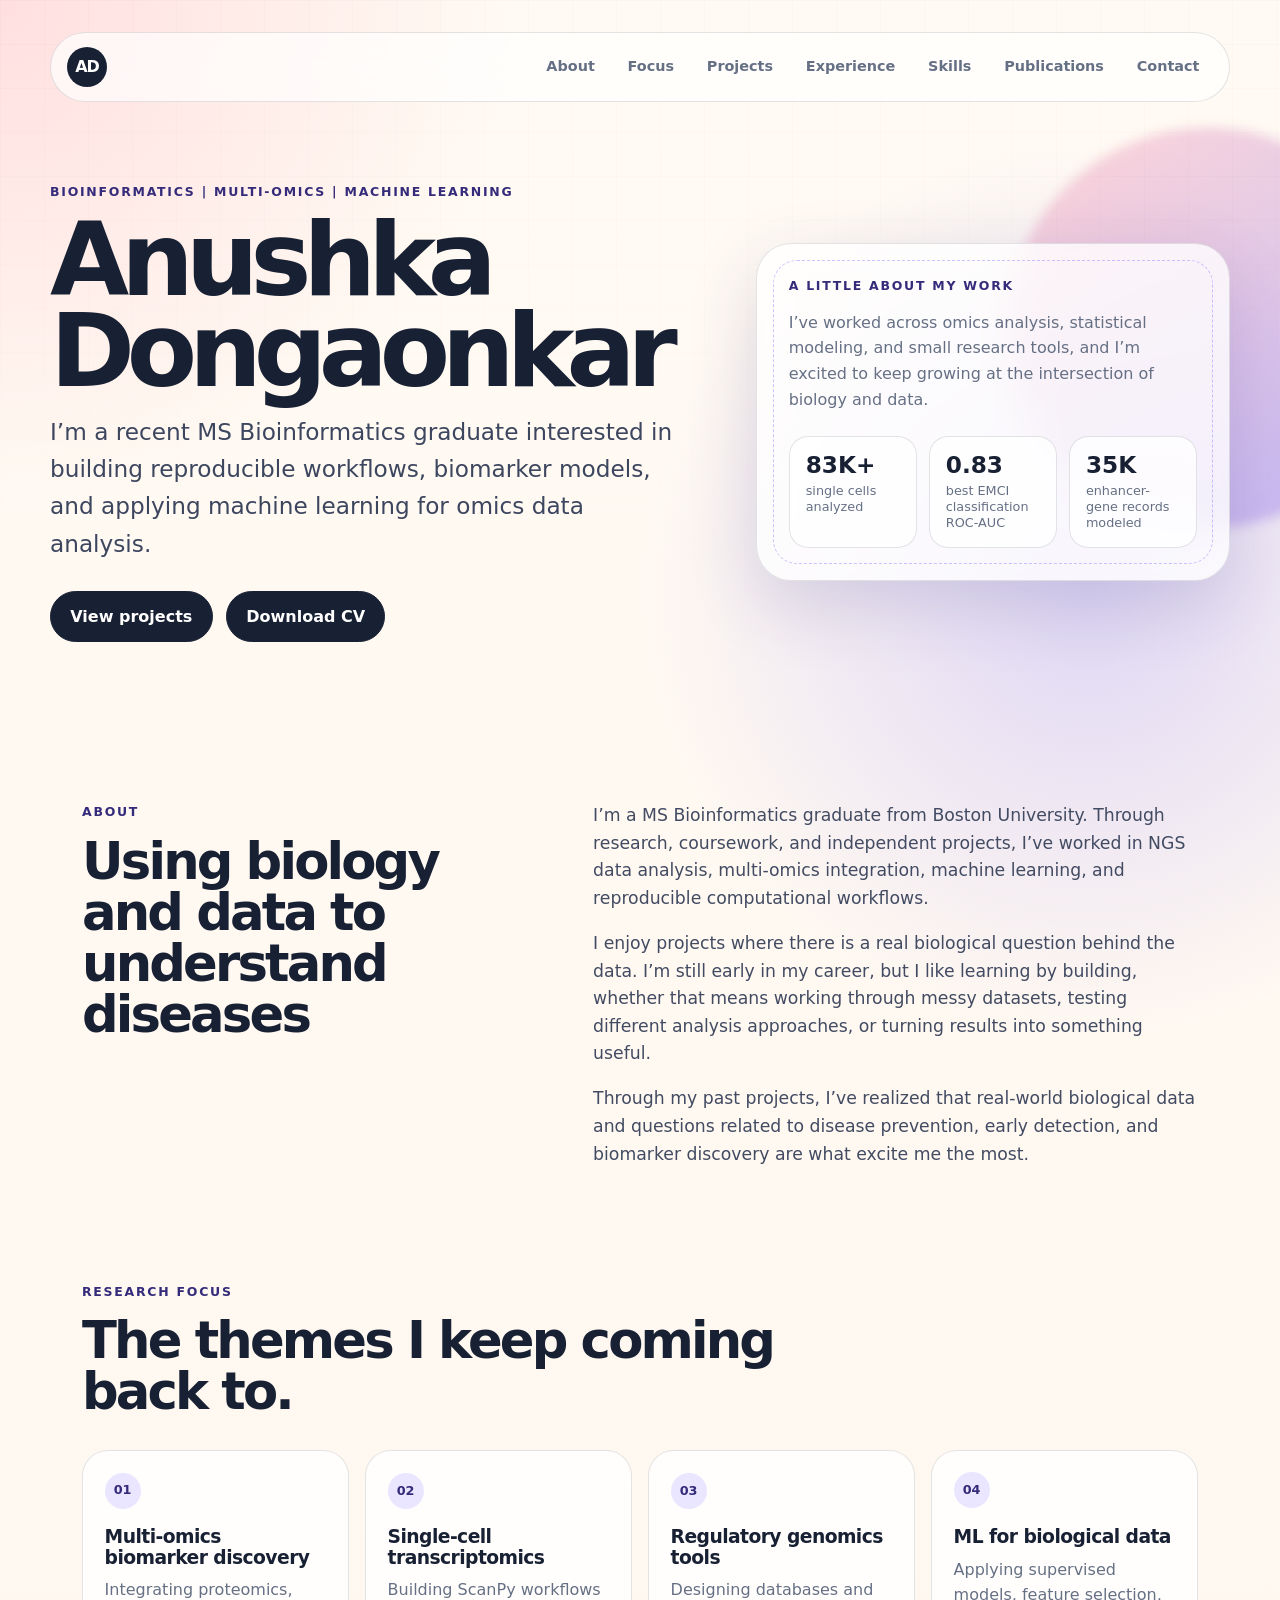
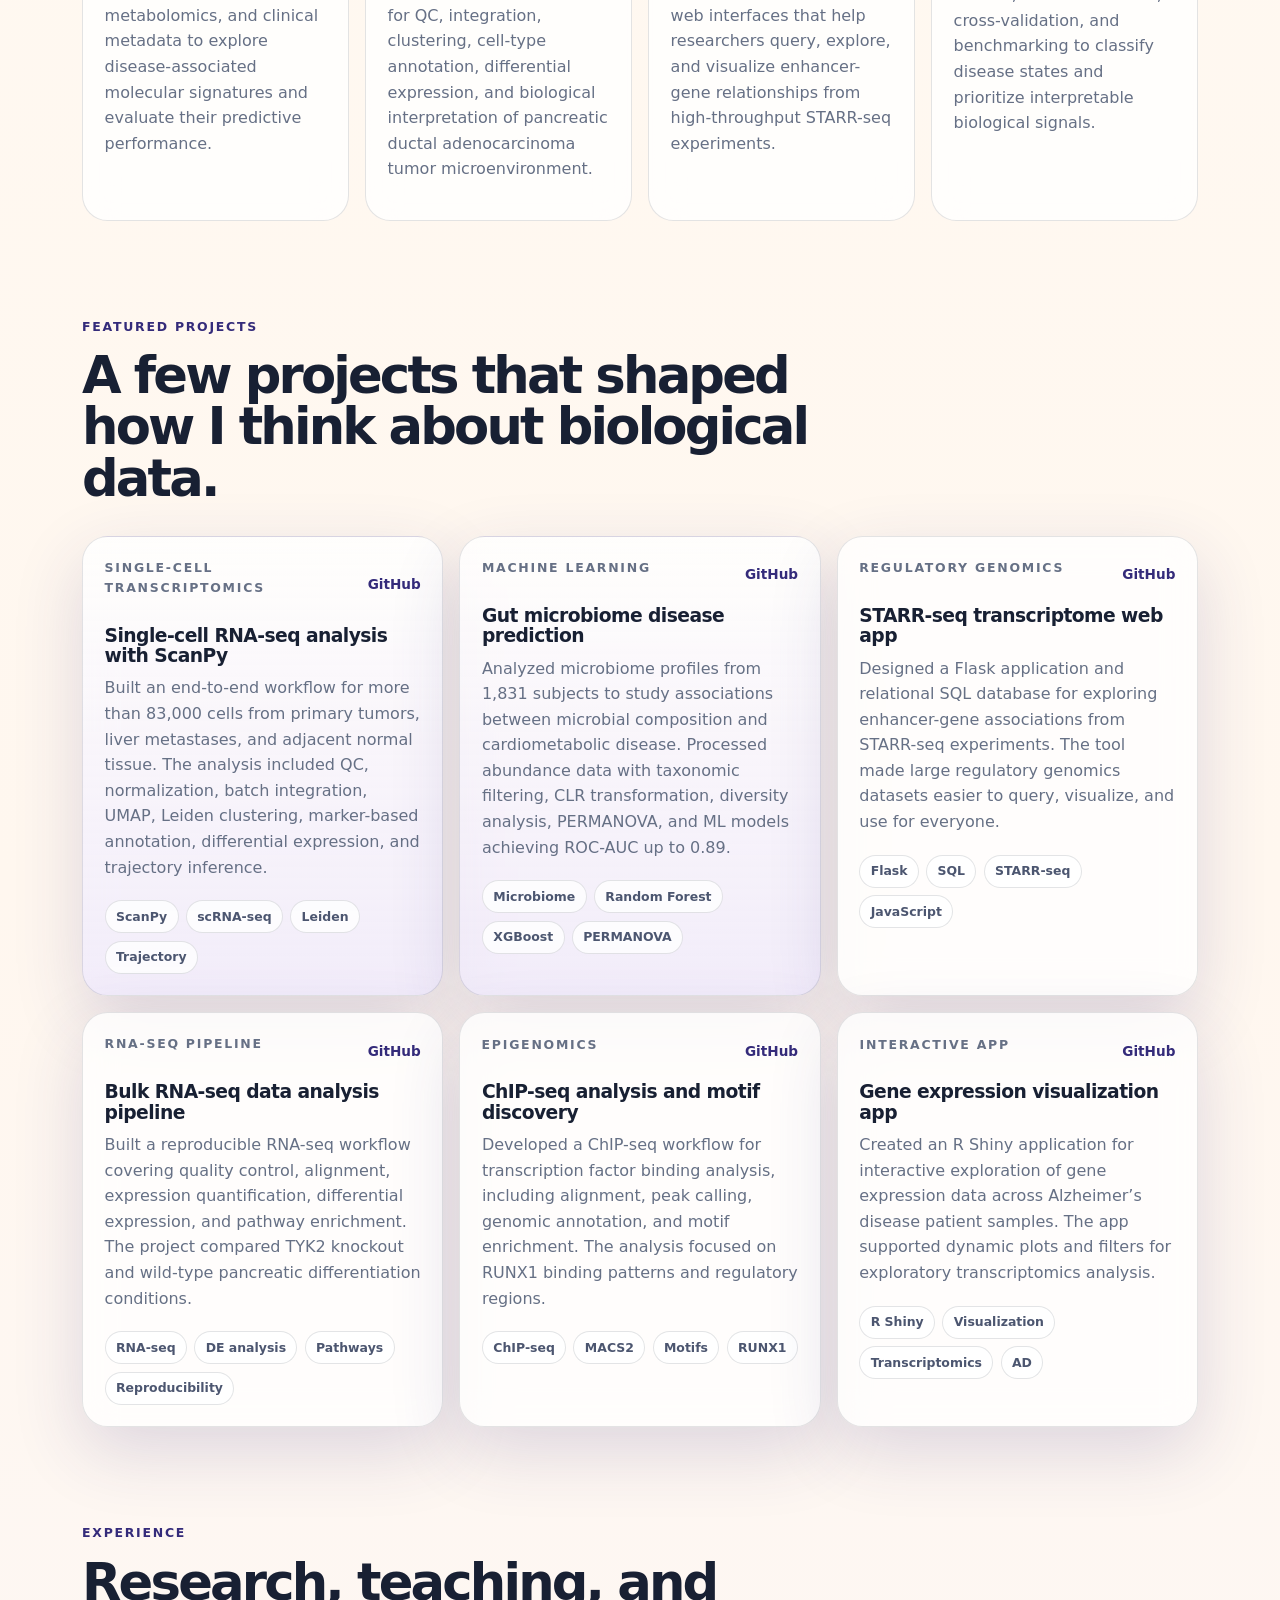
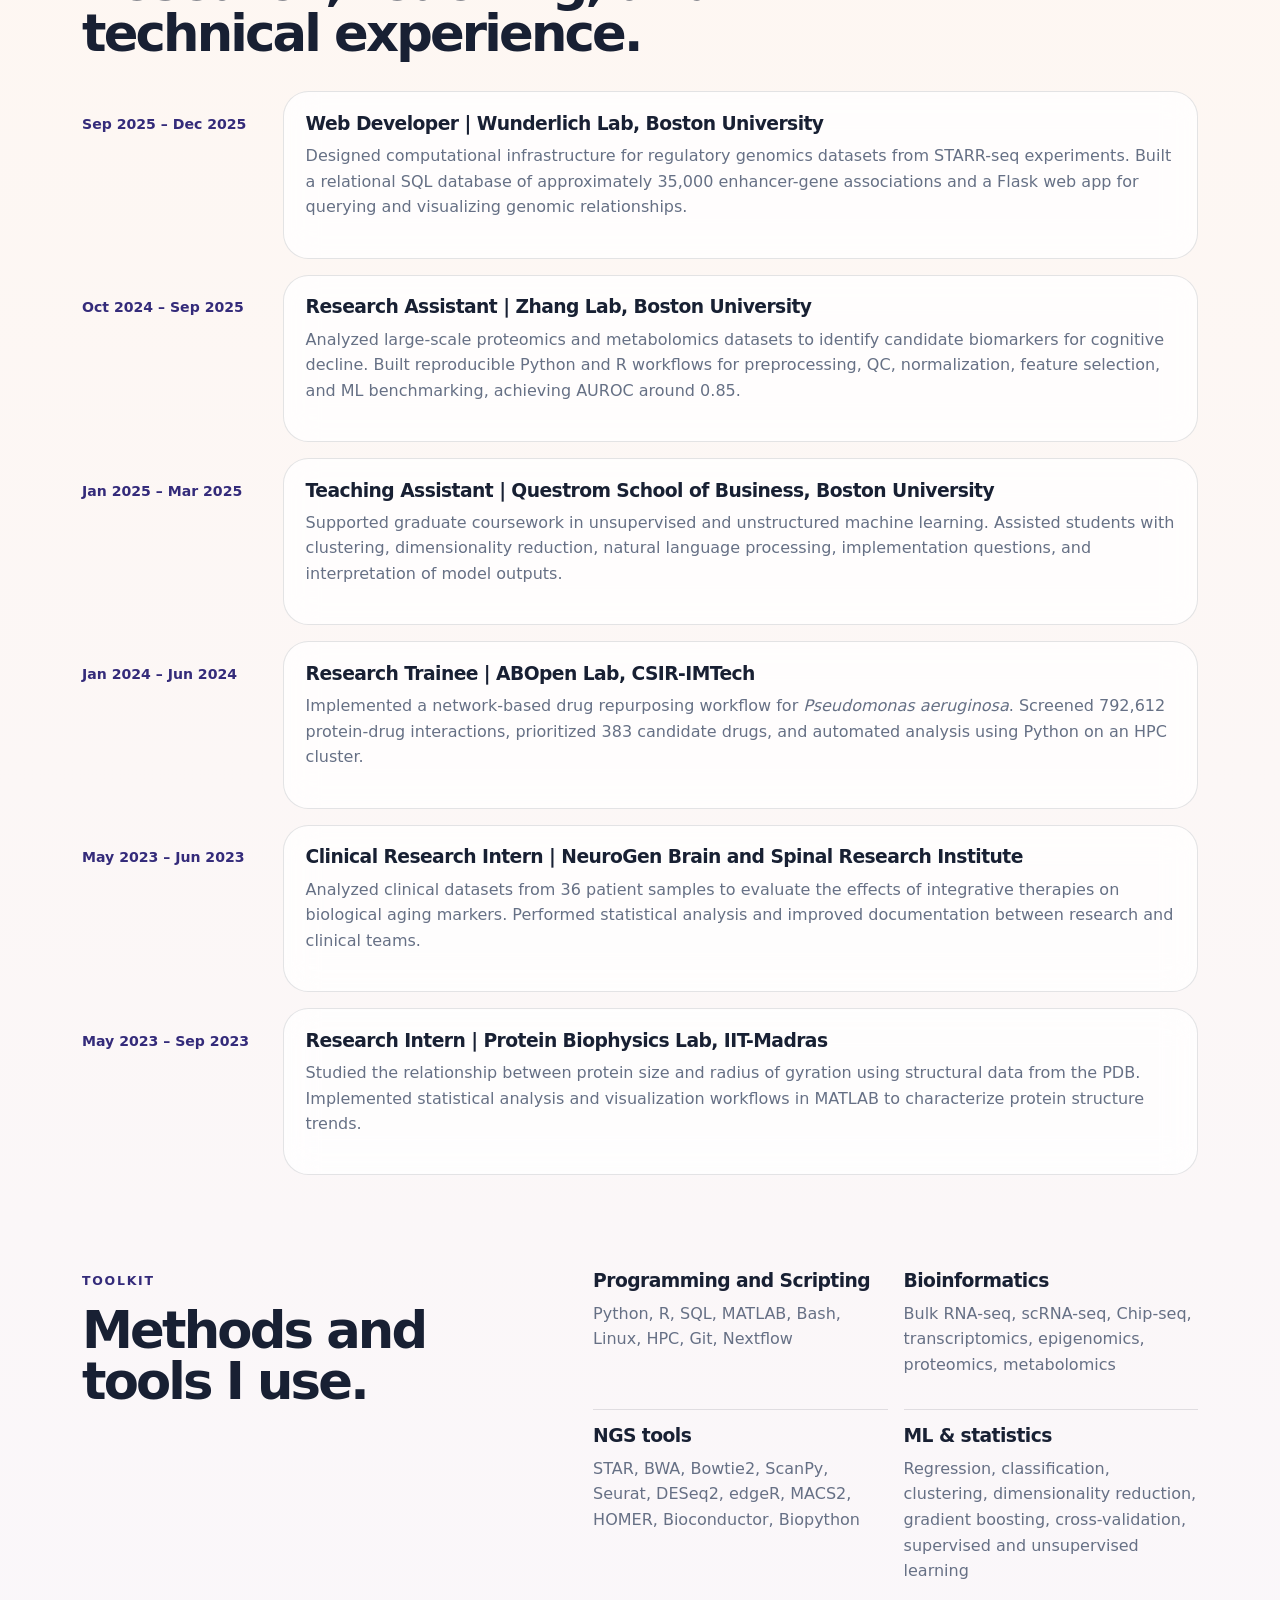
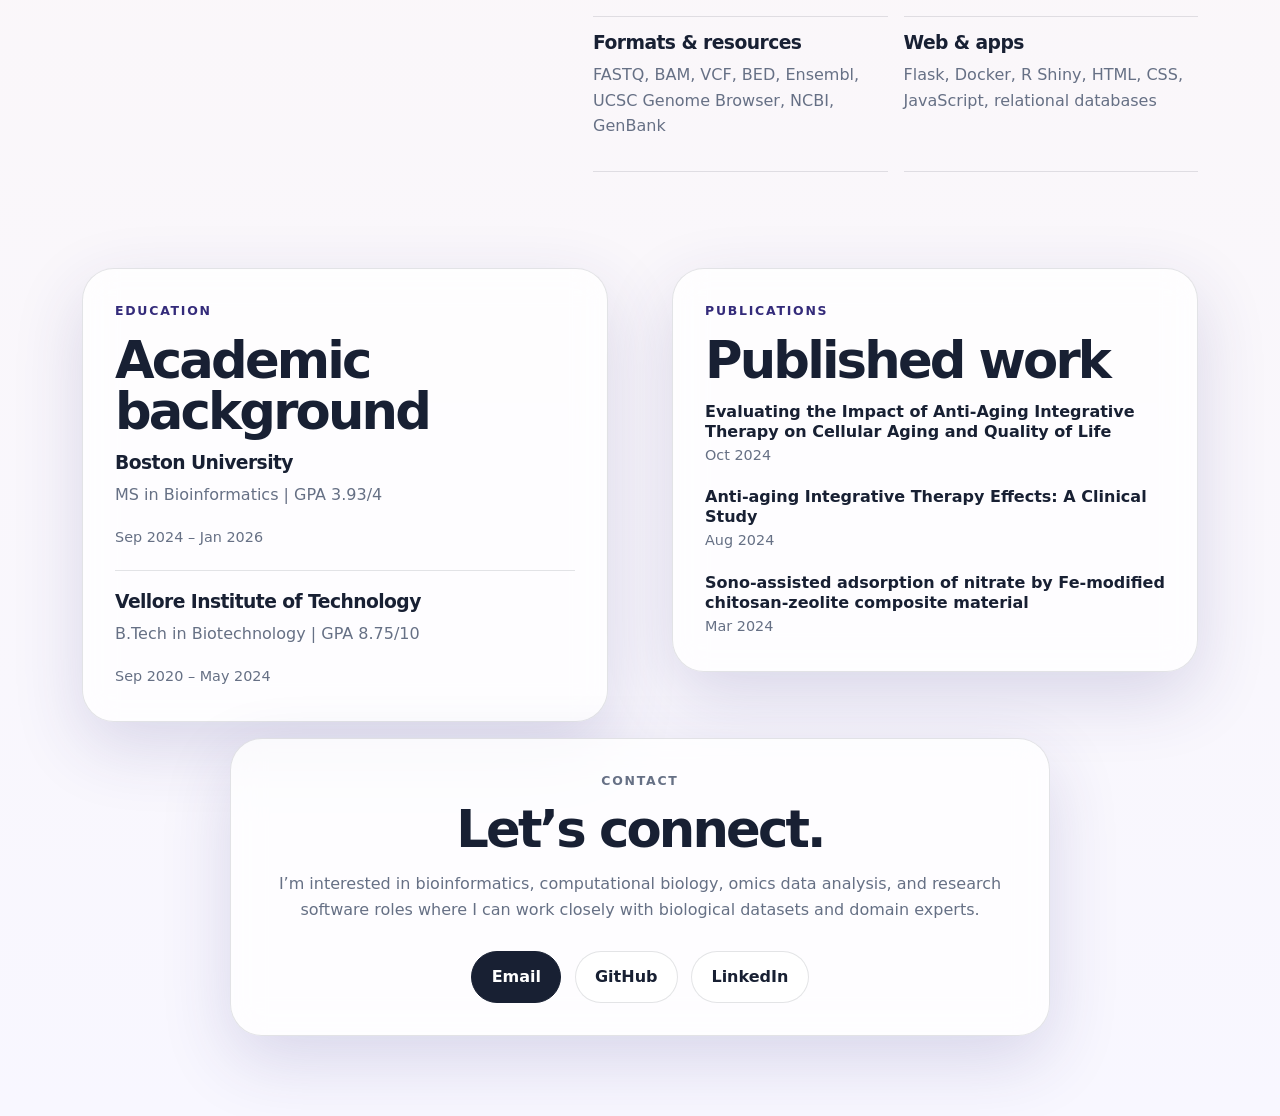
==== index.html @ fceea926 "Fix stylesheet link path in index.html" ====
<!DOCTYPE html>
<html lang="en">
<head>
  <meta charset="UTF-8" />
  <meta name="viewport" content="width=device-width, initial-scale=1.0" />
  <meta name="description" content="Portfolio of Anushka Dongaonkar, a bioinformatics researcher building omics pipelines, biomarker models, and research tools." />
  <title>Anushka Dongaonkar | Bioinformatics Portfolio</title>
  <link rel="stylesheet" href="./css/design.css" />
</head>
<body>
  <a class="skip-link" href="#main">Skip to content</a>

  <header class="site-header" id="top">
    <nav class="nav" aria-label="Primary navigation">
      <a class="nav-brand" href="#top">AD</a>
      <ul class="navbar">
        <li><a href="#about">About</a></li>
        <li><a href="#focus">Focus</a></li>
        <li><a href="#projects">Projects</a></li>
        <li><a href="#experience">Experience</a></li>
        <li><a href="#skills">Skills</a></li>
        <li><a href="#publications">Publications</a></li>
        <li><a href="#contact">Contact</a></li>
      </ul>
    </nav>

    <section class="hero" aria-label="Introduction">
      <div class="hero-copy">
        <p class="eyebrow">Bioinformatics | Multi-omics | Machine Learning</p>
        <h1>Anushka Dongaonkar</h1>
        <p class="hero-text">
         I’m a recent MS Bioinformatics graduate interested in building reproducible workflows, biomarker models, and applying machine learning for omics data analysis.
        </p>
        <div class="hero-actions">
          <a class="btn primary" href="#projects">View projects</a>
          <a class="btn primary" href="assets/AnushkaD_CV.pdf" download>Download CV</a>
        </div>
      </div>

      <aside class="hero-card" aria-label="Portfolio highlights">
        <h3 class="card-kicker">A little about my work</h3>
        <p>
          I’ve worked across omics analysis, statistical modeling, and small research tools, and I’m excited to keep growing at the intersection of biology and data.
        </p>
        <div class="mini-stats">
          <div>
            <strong>83K+</strong>
            <span>single cells analyzed</span>
          </div>
          <div>
            <strong>0.83</strong>
            <span>best EMCI classification ROC-AUC</span>
          </div>
          <div>
            <strong>35K</strong>
            <span>enhancer-gene records modeled</span>
          </div>
        </div>
      </aside>
    </section>
  </header>

  <main id="main">
    <section class="section intro-grid" id="about">
      <div>
        <p class="section-label">About</p>
        <h2>Using biology and data to understand diseases</h2>
      </div>
      <div class="about-copy">
        <p>
          I’m a MS Bioinformatics graduate from Boston University. Through research, coursework, and independent projects, I’ve worked in NGS data analysis, multi-omics integration, machine learning, and reproducible computational workflows.
        </p>
        <p>
          I enjoy projects where there is a real biological question behind the data. I’m still early in my career, but I like learning by building, whether that means working through messy datasets, testing different analysis approaches, or turning results into something useful. 
        </p>
        <p>
          Through my past projects, I’ve realized that real-world biological data and questions related to disease prevention, early detection, and biomarker discovery are what excite me the most.
        </p>
      </div>
    </section>

    <section class="section" id="focus">
      <div class="section-heading">
        <p class="section-label">Research focus</p>
        <h2>The themes I keep coming back to.</h2>
      </div>

      <div class="focus-grid">
        <article class="soft-card">
          <span class="icon">01</span>
          <h3>Multi-omics biomarker discovery</h3>
          <p>Integrating proteomics, metabolomics, and clinical metadata to explore disease-associated molecular signatures and evaluate their predictive performance.</p>
        </article>
        <article class="soft-card">
          <span class="icon">02</span>
          <h3>Single-cell transcriptomics</h3>
          <p>Building ScanPy workflows for QC, integration, clustering, cell-type annotation, differential expression, and biological interpretation of pancreatic ductal adenocarcinoma tumor microenvironment.</p>
        </article>
        <article class="soft-card">
          <span class="icon">03</span>
          <h3>Regulatory genomics tools</h3>
          <p>Designing databases and web interfaces that help researchers query, explore, and visualize enhancer-gene relationships from high-throughput STARR-seq experiments.</p>
        </article>
        <article class="soft-card">
          <span class="icon">04</span>
          <h3>ML for biological data</h3>
          <p>Applying supervised models, feature selection, cross-validation, and benchmarking to classify disease states and prioritize interpretable biological signals.</p>
        </article>
      </div>
    </section>

    <section class="section" id="projects">
      <div class="section-heading">
        <p class="section-label">Featured projects</p>
        <h2>A few projects that shaped how I think about biological data.</h2>
      </div>

      <div class="project-grid">
        <article class="project-card featured">
          <div class="project-topline">
            <p class="project-type">Single-cell transcriptomics</p>
            <a href="https://github.com/anushka-don/scanpy" target="_blank" rel="noopener">GitHub</a>
          </div>
          <h3>Single-cell RNA-seq analysis with ScanPy</h3>
          <p>
            Built an end-to-end workflow for more than 83,000 cells from primary tumors, liver metastases, and adjacent normal tissue. The analysis included QC, normalization, batch integration, UMAP, Leiden clustering, marker-based annotation, differential expression, and trajectory inference.
          </p>
          <div class="tags"><span>ScanPy</span><span>scRNA-seq</span><span>Leiden</span><span>Trajectory</span></div>
        </article>

        <article class="project-card featured">
          <div class="project-topline">
            <p class="project-type">Machine learning</p>
            <a href="https://github.com/anushka-don/gut-microbiome-analysis" target="_blank" rel="noopener">GitHub</a>
          </div>
          <h3>Gut microbiome disease prediction</h3>
          <p>
            Analyzed microbiome profiles from 1,831 subjects to study associations between microbial composition and cardiometabolic disease. Processed abundance data with taxonomic filtering, CLR transformation, diversity analysis, PERMANOVA, and ML models achieving ROC-AUC up to 0.89.
          </p>
          <div class="tags"><span>Microbiome</span><span>Random Forest</span><span>XGBoost</span><span>PERMANOVA</span></div>
        </article>

        <article class="project-card">
          <div class="project-topline">
            <p class="project-type">Regulatory genomics</p>
            <a href="https://github.com/anushka-don/starr_query" target="_blank" rel="noopener">GitHub </a>
          </div>
          <h3>STARR-seq transcriptome web app</h3>
          <p>
            Designed a Flask application and relational SQL database for exploring enhancer-gene associations from STARR-seq experiments. The tool made large regulatory genomics datasets easier to query, visualize, and use for everyone.
          </p>
          <div class="tags"><span>Flask</span><span>SQL</span><span>STARR-seq</span><span>JavaScript</span></div>
        </article>

        <article class="project-card">
          <div class="project-topline">
            <p class="project-type">RNA-seq pipeline</p>
            <a href="https://github.com/anushka-don/rna_seq" target="_blank" rel="noopener">GitHub </a>
          </div>
          <h3>Bulk RNA-seq data analysis pipeline</h3>
          <p>
            Built a reproducible RNA-seq workflow covering quality control, alignment, expression quantification, differential expression, and pathway enrichment. The project compared TYK2 knockout and wild-type pancreatic differentiation conditions.
          </p>
          <div class="tags"><span>RNA-seq</span><span>DE analysis</span><span>Pathways</span><span>Reproducibility</span></div>
        </article>

        <article class="project-card">
          <div class="project-topline">
            <p class="project-type">Epigenomics</p>
            <a href="https://github.com/anushka-don/chip_seq" target="_blank" rel="noopener">GitHub </a>
          </div>
          <h3>ChIP-seq analysis and motif discovery</h3>
          <p>
            Developed a ChIP-seq workflow for transcription factor binding analysis, including alignment, peak calling, genomic annotation, and motif enrichment. The analysis focused on RUNX1 binding patterns and regulatory regions.
          </p>
          <div class="tags"><span>ChIP-seq</span><span>MACS2</span><span>Motifs</span><span>RUNX1</span></div>
        </article>

        <article class="project-card">
          <div class="project-topline">
            <p class="project-type">Interactive app</p>
            <a href="https://github.com/anushka-don/gene_de_analysis_app" target="_blank" rel="noopener">GitHub </a>
          </div>
          <h3>Gene expression visualization app</h3>
          <p>
            Created an R Shiny application for interactive exploration of gene expression data across Alzheimer’s disease patient samples. The app supported dynamic plots and filters for exploratory transcriptomics analysis.
          </p>
          <div class="tags"><span>R Shiny</span><span>Visualization</span><span>Transcriptomics</span><span>AD</span></div>
        </article>
      </div>
    </section>

    <section class="section" id="experience">
      <div class="section-heading">
        <p class="section-label">Experience</p>
        <h2>Research, teaching, and technical experience.</h2>
      </div>

      <div class="timeline">
        <article class="timeline-item">
          <div class="timeline-date">Sep 2025 – Dec 2025</div>
          <div class="timeline-content">
            <h3>Web Developer | Wunderlich Lab, Boston University</h3>
            <p>
              Designed computational infrastructure for regulatory genomics datasets from STARR-seq experiments. Built a relational SQL database of approximately 35,000 enhancer-gene associations and a Flask web app for querying and visualizing genomic relationships.
            </p>
          </div>
        </article>

        <article class="timeline-item">
          <div class="timeline-date">Oct 2024 – Sep 2025</div>
          <div class="timeline-content">
            <h3>Research Assistant | Zhang Lab, Boston University</h3>
            <p>
              Analyzed large-scale proteomics and metabolomics datasets to identify candidate biomarkers for cognitive decline. Built reproducible Python and R workflows for preprocessing, QC, normalization, feature selection, and ML benchmarking, achieving AUROC around 0.85.
            </p>
          </div>
        </article>

        <article class="timeline-item">
          <div class="timeline-date">Jan 2025 – Mar 2025</div>
          <div class="timeline-content">
            <h3>Teaching Assistant | Questrom School of Business, Boston University</h3>
            <p>
              Supported graduate coursework in unsupervised and unstructured machine learning. Assisted students with clustering, dimensionality reduction, natural language processing, implementation questions, and interpretation of model outputs.
            </p>
          </div>
        </article>

        <article class="timeline-item">
          <div class="timeline-date">Jan 2024 – Jun 2024</div>
          <div class="timeline-content">
            <h3>Research Trainee | ABOpen Lab, CSIR-IMTech</h3>
            <p>
              Implemented a network-based drug repurposing workflow for <em>Pseudomonas aeruginosa</em>. Screened 792,612 protein-drug interactions, prioritized 383 candidate drugs, and automated analysis using Python on an HPC cluster.
            </p>
          </div>
        </article>

        <article class="timeline-item">
          <div class="timeline-date">May 2023 – Jun 2023</div>
          <div class="timeline-content">
            <h3>Clinical Research Intern | NeuroGen Brain and Spinal Research Institute</h3>
            <p>
              Analyzed clinical datasets from 36 patient samples to evaluate the effects of integrative therapies on biological aging markers. Performed statistical analysis and improved documentation between research and clinical teams.
            </p>
          </div>
        </article>

        <article class="timeline-item">
          <div class="timeline-date">May 2023 – Sep 2023</div>
          <div class="timeline-content">
            <h3>Research Intern | Protein Biophysics Lab, IIT-Madras</h3>
            <p>
              Studied the relationship between protein size and radius of gyration using structural data from the PDB. Implemented statistical analysis and visualization workflows in MATLAB to characterize protein structure trends.
            </p>
          </div>
        </article>
      </div>
    </section>

    <section class="section two-column" id="skills">
      <div>
        <p class="section-label">Toolkit</p>
        <h2>Methods and tools I use.</h2>
      </div>
      <div class="skill-columns">
        <div class="skill-block">
          <h3>Programming and Scripting</h3>
          <p>Python, R, SQL, MATLAB, Bash, Linux, HPC, Git, Nextflow</p>
        </div>
        <div class="skill-block">
          <h3>Bioinformatics</h3>
          <p>Bulk RNA-seq, scRNA-seq, Chip-seq, transcriptomics, epigenomics, proteomics, metabolomics</p>
        </div>
        <div class="skill-block">
          <h3>NGS tools</h3>
          <p>STAR, BWA, Bowtie2, ScanPy, Seurat, DESeq2, edgeR, MACS2, HOMER, Bioconductor, Biopython</p>
        </div>
        <div class="skill-block">
          <h3>ML & statistics</h3>
          <p>Regression, classification, clustering, dimensionality reduction, gradient boosting, cross-validation, supervised and unsupervised learning</p>
        </div>
        <div class="skill-block">
          <h3>Formats & resources</h3>
          <p>FASTQ, BAM, VCF, BED, Ensembl, UCSC Genome Browser, NCBI, GenBank</p>
        </div>
        <div class="skill-block">
          <h3>Web & apps</h3>
          <p>Flask, Docker, R Shiny, HTML, CSS, JavaScript, relational databases</p>
        </div>
      </div>
    </section>

    <section class="section education-publications" id="publications">
      <div class="education-card">
        <p class="section-label">Education</p>
        <h2>Academic background</h2>
        <div class="degree">
          <h3>Boston University</h3>
          <p>MS in Bioinformatics | GPA 3.93/4</p>
          <span>Sep 2024 – Jan 2026</span>
        </div>
        <div class="degree">
          <h3>Vellore Institute of Technology</h3>
          <p>B.Tech in Biotechnology | GPA 8.75/10</p>
          <span>Sep 2020 – May 2024</span>
        </div>
      </div>

      <div class="publication-card">
        <p class="section-label">Publications</p>
        <h2>Published work</h2>
        <ul class="publication-list">
          <li>
            <a href="https://doi.org/10.20944/preprints202407.1110.v1" target="_blank" rel="noopener">Evaluating the Impact of Anti-Aging Integrative Therapy on Cellular Aging and Quality of Life</a>
            <span>Oct 2024</span>
          </li>
          <li>
            <a href="https://www.preprints.org/manuscript/202407.1110" target="_blank" rel="noopener">Anti-aging Integrative Therapy Effects: A Clinical Study</a>
            <span>Aug 2024</span>
          <li>
            <a href="https://doi.org/10.1080/01932691.2024.2325390" target="_blank" rel="noopener">Sono-assisted adsorption of nitrate by Fe-modified chitosan-zeolite composite material</a>
            <span>Mar 2024</span>
          </li>
        </ul>
      </div>
    </section>

    <section class="section contact-section" id="contact">
      <p class="section-label">Contact</p>
      <h2>Let’s connect.</h2>
      <p>
        I’m interested in bioinformatics, computational biology, omics data analysis, and research software roles where I can work closely with biological datasets and domain experts.
      </p>
      <div class="contact-links">
        <a href="mailto:dongaonkar.anu@gmail.com">Email</a>
        <a href="https://github.com/anushka-don" target="_blank" rel="noopener">GitHub</a>
        <a href="https://www.linkedin.com/in/anushka-dongaonkar/" target="_blank" rel="noopener">LinkedIn</a>
      </div>
    </section>
  </main>
</body>
</html>
---- css/design.css ----
:root {
  --ink: #182033;
  --muted: #667085;
  --paper: #fffaf3;
  --paper-soft: #fff4e4;
  --lavender: #ebe6ff;
  --violet: #6d5dfc;
  --violet-dark: #342b7a;
  --rose: #ff8fa3;
  --mint: #dff7ed;
  --line: rgba(24, 32, 51, 0.12);
  --card: rgba(255, 255, 255, 0.78);
  --shadow: 0 24px 70px rgba(52, 43, 122, 0.16);
}

* {
  box-sizing: border-box;
}

html {
  scroll-behavior: smooth;
}

body {
  margin: 0;
  font-family: Inter, ui-sans-serif, system-ui, -apple-system, BlinkMacSystemFont, "Segoe UI", sans-serif;
  color: var(--ink);
  background:
    radial-gradient(circle at top left, rgba(255, 143, 163, 0.25), transparent 32rem),
    radial-gradient(circle at 85% 10%, rgba(109, 93, 252, 0.22), transparent 28rem),
    linear-gradient(180deg, #fffaf3 0%, #fff7ef 42%, #f8f7ff 100%);
  line-height: 1.6;
}

body::before {
  content: "";
  position: fixed;
  inset: 0;
  pointer-events: none;
  opacity: 0.35;
  background-image:
    linear-gradient(rgba(24, 32, 51, 0.05) 1px, transparent 1px),
    linear-gradient(90deg, rgba(24, 32, 51, 0.05) 1px, transparent 1px);
  background-size: 44px 44px;
  mask-image: linear-gradient(to bottom, #000 0%, transparent 72%);
}

a {
  color: inherit;
}

.skip-link {
  position: absolute;
  left: -999px;
  top: 1rem;
  background: var(--ink);
  color: white;
  padding: 0.7rem 1rem;
  border-radius: 999px;
  z-index: 100;
}

.skip-link:focus {
  left: 1rem;
}

.site-header {
  position: relative;
  overflow: hidden;
  padding: 1rem clamp(1rem, 3vw, 2rem) 5rem;
}

.site-header::after {
  content: "";
  position: absolute;
  right: -8rem;
  top: 8rem;
  width: 25rem;
  height: 25rem;
  border-radius: 999px;
  background: linear-gradient(135deg, rgba(255, 143, 163, 0.35), rgba(109, 93, 252, 0.35));
  filter: blur(6px);
  z-index: -1;
}

.nav {
  max-width: 1180px;
  margin: 0 auto;
  display: flex;
  justify-content: space-between;
  align-items: center;
  gap: 1.5rem;
  padding: 0.85rem 1rem;
  border: 1px solid var(--line);
  border-radius: 999px;
  background: rgba(255, 255, 255, 0.68);
  backdrop-filter: blur(18px);
  position: sticky;
  top: 1rem;
  z-index: 20;
}

.nav-brand {
  display: inline-grid;
  place-items: center;
  width: 2.5rem;
  height: 2.5rem;
  border-radius: 50%;
  background: var(--ink);
  color: white;
  font-weight: 800;
  text-decoration: none;
  letter-spacing: -0.06em;
}

.navbar {
  list-style: none;
  display: flex;
  flex-wrap: wrap;
  justify-content: flex-end;
  gap: 0.35rem;
  margin: 0;
  padding: 0;
}

.navbar a {
  display: inline-block;
  text-decoration: none;
  color: var(--muted);
  font-weight: 700;
  font-size: 0.9rem;
  padding: 0.55rem 0.85rem;
  border-radius: 999px;
  transition: 180ms ease;
}

.navbar a:hover {
  color: var(--ink);
  background: var(--lavender);
}

.hero {
  max-width: 1180px;
  margin: 6rem auto 0;
  display: grid;
  grid-template-columns: minmax(0, 1.15fr) minmax(320px, 0.85fr);
  gap: clamp(2rem, 5vw, 4.5rem);
  align-items: center;
}

.eyebrow,
.section-label,
.project-type,
.card-kicker {
  margin: 0 0 0.85rem;
  color: var(--violet-dark);
  font-size: 0.78rem;
  text-transform: uppercase;
  font-weight: 900;
  letter-spacing: 0.14em;
}

h1,
h2,
h3,
p {
  margin-top: 0;
}

h1 {
  max-width: 860px;
  margin-bottom: 1.1rem;
  font-size: clamp(3.6rem, 8vw, 7.7rem);
  line-height: 0.88;
  letter-spacing: -0.08em;
}

.hero-text {
  max-width: 720px;
  color: #3d465f;
  font-size: clamp(1.15rem, 2vw, 1.45rem);
}

.hero-actions,
.contact-links {
  display: flex;
  flex-wrap: wrap;
  gap: 0.85rem;
  margin-top: 1.8rem;
}

.btn,
.contact-links a {
  display: inline-flex;
  align-items: center;
  justify-content: center;
  min-height: 3rem;
  padding: 0.75rem 1.2rem;
  border-radius: 999px;
  border: 1px solid var(--line);
  text-decoration: none;
  font-weight: 850;
  transition: 180ms ease;
}

.btn.primary,
.contact-links a:first-child {
  color: white;
  background: var(--ink);
  border-color: var(--ink);
}

.btn.secondary,
.contact-links a:not(:first-child) {
  background: rgba(255, 255, 255, 0.7);
}

.btn:hover,
.contact-links a:hover {
  transform: translateY(-2px);
  box-shadow: 0 16px 32px rgba(24, 32, 51, 0.13);
}

.hero-card,
.soft-card,
.project-card,
.timeline-content,
.education-card,
.publication-card,
.contact-section {
  background: var(--card);
  border: 1px solid var(--line);
  box-shadow: var(--shadow);
  backdrop-filter: blur(16px);
}

.hero-card {
  position: relative;
  padding: 2rem;
  border-radius: 2.2rem;
}

.hero-card::before {
  content: "";
  position: absolute;
  inset: 1rem;
  border: 1px dashed rgba(109, 93, 252, 0.35);
  border-radius: 1.5rem;
  pointer-events: none;
}

.hero-card h2 {
  font-size: clamp(1.65rem, 3vw, 2.45rem);
  line-height: 1;
  letter-spacing: -0.04em;
  margin-bottom: 1rem;
}

.hero-card p:not(.card-kicker) {
  color: var(--muted);
}

.mini-stats {
  display: grid;
  grid-template-columns: repeat(3, 1fr);
  gap: 0.75rem;
  margin-top: 1.5rem;
}

.mini-stats div {
  padding: 1rem;
  border-radius: 1.2rem;
  background: rgba(255, 255, 255, 0.75);
  border: 1px solid var(--line);
}

.mini-stats strong {
  display: block;
  font-size: 1.45rem;
  line-height: 1;
}

.mini-stats span {
  display: block;
  margin-top: 0.4rem;
  color: var(--muted);
  font-size: 0.8rem;
  line-height: 1.25;
}

main {
  max-width: 1180px;
  margin: 0 auto;
  padding: 0 clamp(1rem, 3vw, 2rem) 5rem;
}

.section {
  padding: 5rem 0 1rem;
  scroll-margin-top: 7rem;
}

.intro-grid,
.two-column,
.education-publications {
  display: grid;
  grid-template-columns: 0.85fr 1.15fr;
  gap: clamp(2rem, 5vw, 4rem);
  align-items: start;
}

.section-heading {
  max-width: 780px;
  margin-bottom: 2rem;
}

.section h2 {
  font-size: clamp(2rem, 4vw, 3.35rem);
  line-height: 1;
  letter-spacing: -0.055em;
  margin-bottom: 1rem;
}

.about-copy {
  color: #424b62;
  font-size: 1.08rem;
}

.focus-grid,
.project-grid {
  display: grid;
  grid-template-columns: repeat(4, 1fr);
  gap: 1rem;
}

.soft-card,
.project-card {
  border-radius: 1.6rem;
  padding: 1.35rem;
}

.soft-card {
  box-shadow: none;
}

.soft-card .icon {
  display: inline-flex;
  width: 2.25rem;
  height: 2.25rem;
  align-items: center;
  justify-content: center;
  border-radius: 50%;
  background: var(--lavender);
  color: var(--violet-dark);
  font-size: 0.8rem;
  font-weight: 900;
  margin-bottom: 1.2rem;
}

.soft-card h3,
.project-card h3,
.timeline-content h3,
.skill-block h3,
.degree h3 {
  margin-bottom: 0.55rem;
  line-height: 1.1;
  letter-spacing: -0.03em;
}

.soft-card p,
.project-card p,
.timeline-content p,
.skill-block p,
.degree p,
.contact-section p {
  color: var(--muted);
}

.project-grid {
  grid-template-columns: repeat(3, 1fr);
}

.project-card {
  min-height: 100%;
}

.project-card.featured {
  grid-column: span 1;
  background: linear-gradient(180deg, rgba(255, 255, 255, 0.82), rgba(235, 230, 255, 0.66));
}

.project-topline {
  display: flex;
  align-items: center;
  justify-content: space-between;
  gap: 1rem;
  margin-bottom: 0.85rem;
}

.project-topline a {
  flex-shrink: 0;
  text-decoration: none;
  font-size: 0.85rem;
  font-weight: 900;
  color: var(--violet-dark);
}

.disabled-link {
  color: var(--muted) !important;
  cursor: not-allowed;
}

.tags {
  display: flex;
  flex-wrap: wrap;
  gap: 0.45rem;
  margin-top: 1.25rem;
}

.tags span {
  display: inline-flex;
  padding: 0.35rem 0.65rem;
  border-radius: 999px;
  background: rgba(255, 255, 255, 0.78);
  border: 1px solid var(--line);
  color: #4c5670;
  font-size: 0.78rem;
  font-weight: 750;
}

.timeline {
  display: grid;
  gap: 1rem;
}

.timeline-item {
  display: grid;
  grid-template-columns: 185px 1fr;
  gap: 1rem;
}

.timeline-date {
  color: var(--violet-dark);
  font-weight: 900;
  font-size: 0.88rem;
  padding-top: 1.35rem;
}

.timeline-content {
  border-radius: 1.6rem;
  padding: 1.35rem;
  box-shadow: none;
}

.skill-columns {
  display: grid;
  grid-template-columns: repeat(2, 1fr);
  gap: 1rem;
}

.skill-block {
  padding-bottom: 1rem;
  border-bottom: 1px solid var(--line);
}

.education-publications {
  grid-template-columns: 1fr 1fr;
}

.education-card,
.publication-card,
.contact-section {
  border-radius: 2rem;
  padding: 2rem;
}

.degree + .degree {
  margin-top: 1.3rem;
  padding-top: 1.3rem;
  border-top: 1px solid var(--line);
}

.degree span,
.publication-list span {
  color: var(--muted);
  font-size: 0.9rem;
}

.publication-list {
  list-style: none;
  padding: 0;
  margin: 0;
  display: grid;
  gap: 1.25rem;
}

.publication-list a {
  display: block;
  color: var(--ink);
  font-weight: 850;
  text-decoration: none;
  line-height: 1.25;
}

.publication-list a:hover {
  color: var(--violet-dark);
}

.contact-section {
  text-align: center;
  max-width: 820px;
  margin-left: auto;
  margin-right: auto;
}

.contact-section .contact-links {
  justify-content: center;
}

@media (max-width: 980px) {
  .hero,
  .intro-grid,
  .two-column,
  .education-publications {
    grid-template-columns: 1fr;
  }

  .focus-grid,
  .project-grid,
  .skill-columns {
    grid-template-columns: repeat(2, 1fr);
  }

  .nav {
    align-items: flex-start;
    border-radius: 1.4rem;
  }
}

@media (max-width: 680px) {
  .site-header {
    padding-bottom: 3rem;
  }

  .nav {
    position: static;
    flex-direction: column;
  }

  .navbar {
    justify-content: flex-start;
  }

  .hero {
    margin-top: 3.5rem;
  }

  .hero-actions,
  .contact-links {
    flex-direction: column;
  }

  .btn,
  .contact-links a {
    width: 100%;
  }

  .mini-stats,
  .focus-grid,
  .project-grid,
  .skill-columns {
    grid-template-columns: 1fr;
  }

  .timeline-item {
    grid-template-columns: 1fr;
    gap: 0.4rem;
  }

  .timeline-date {
    padding-top: 0;
  }
}
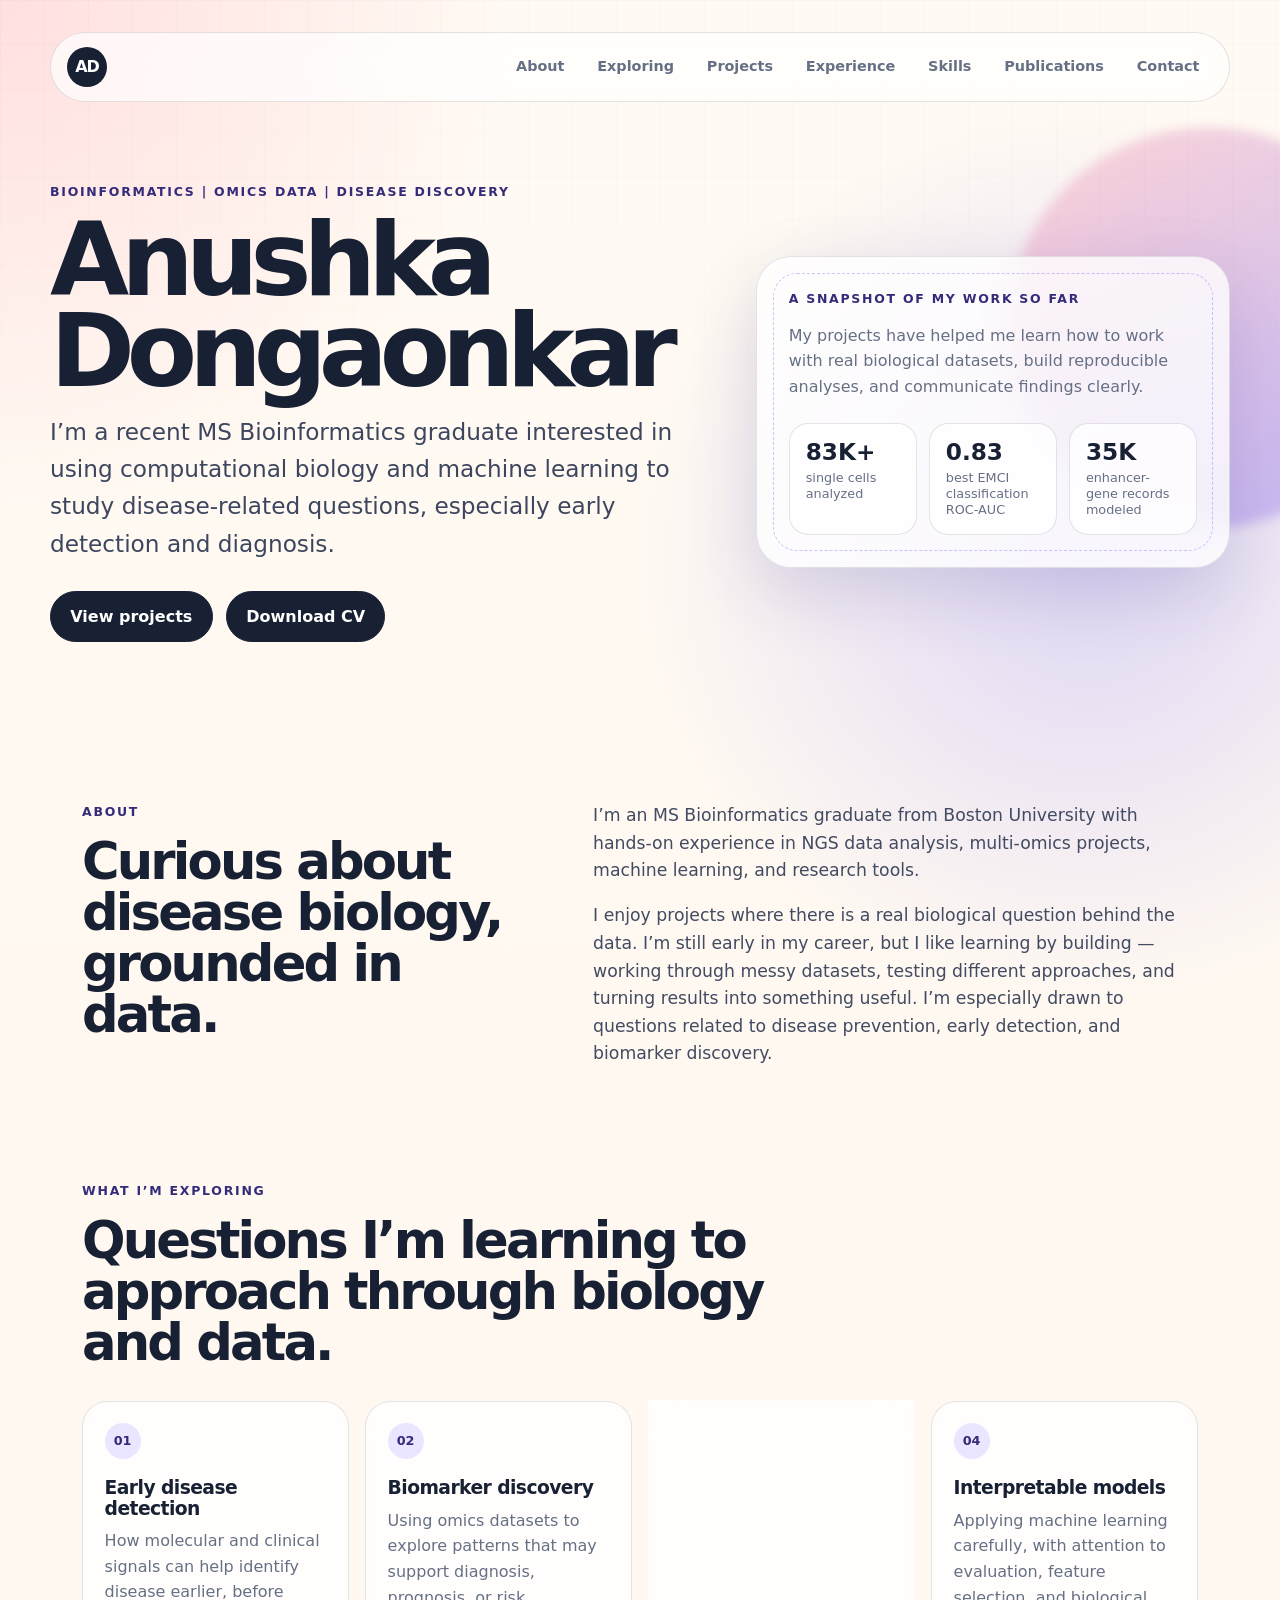
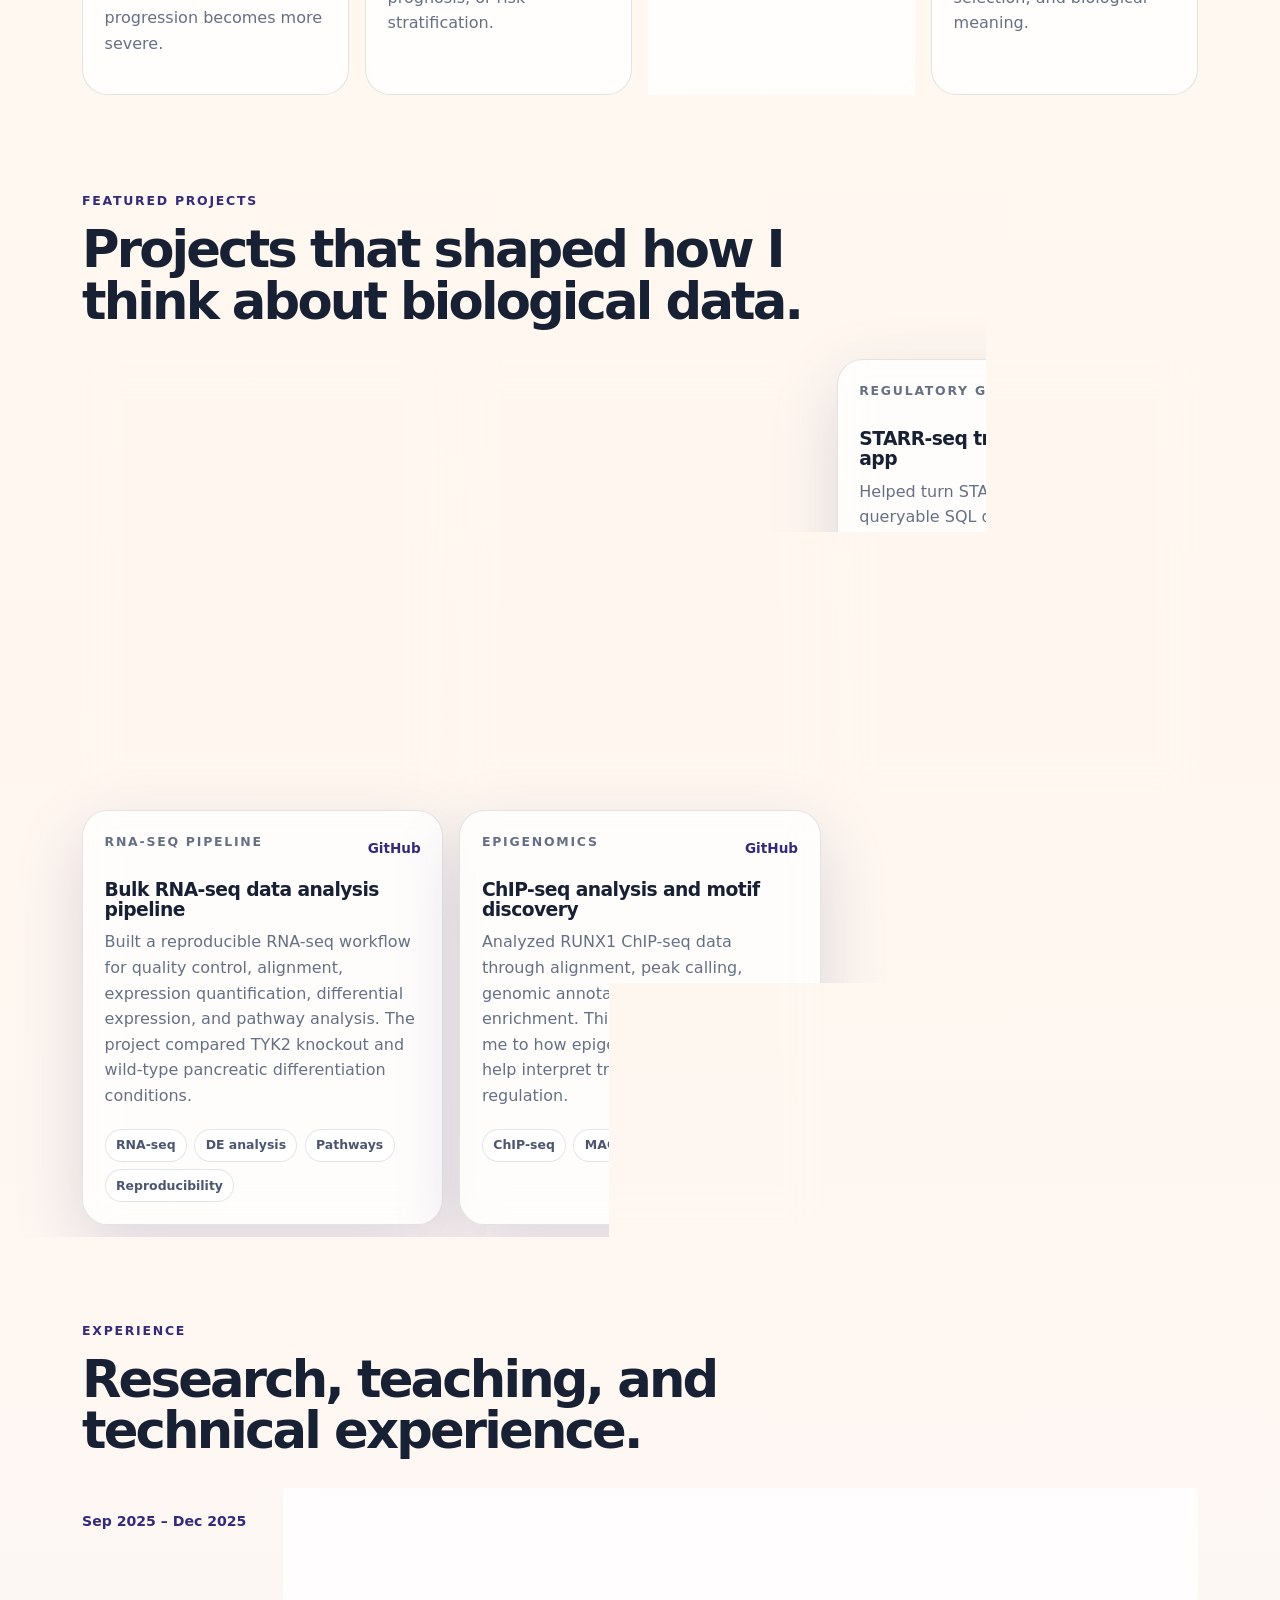
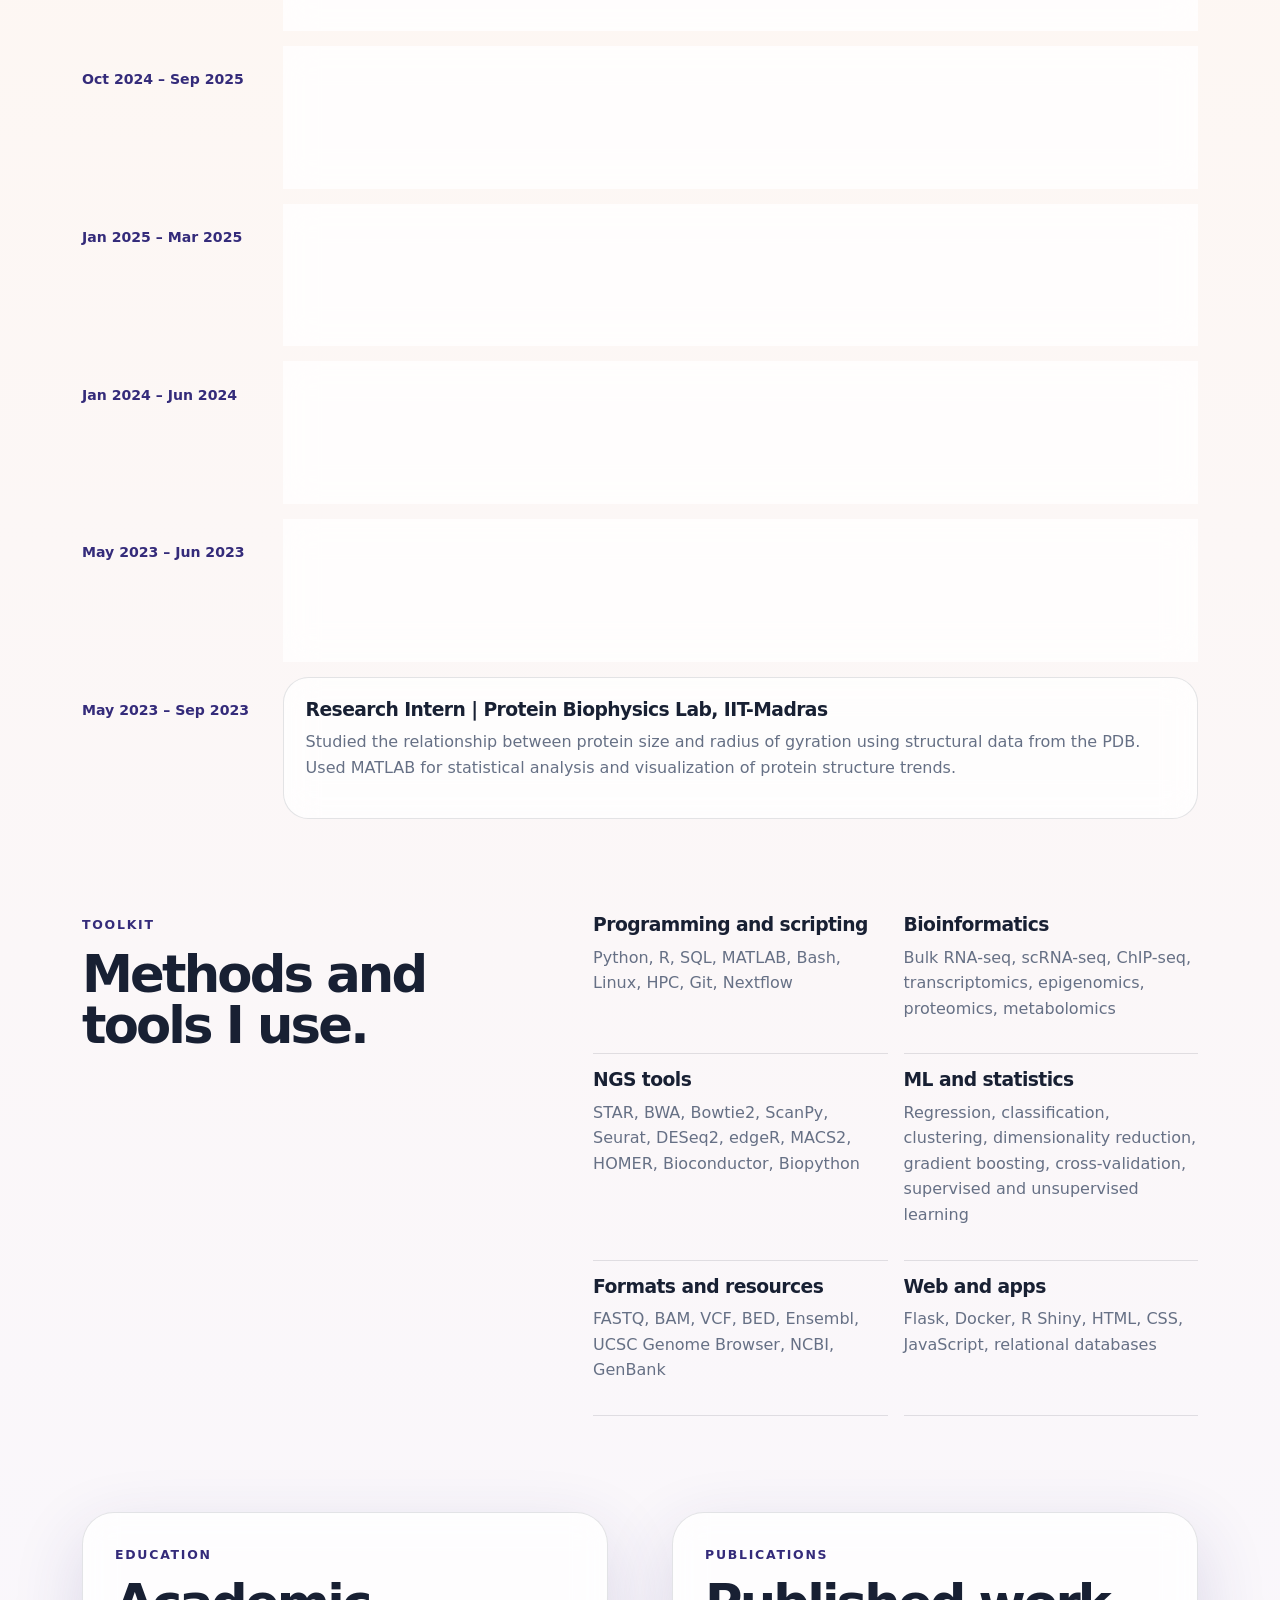
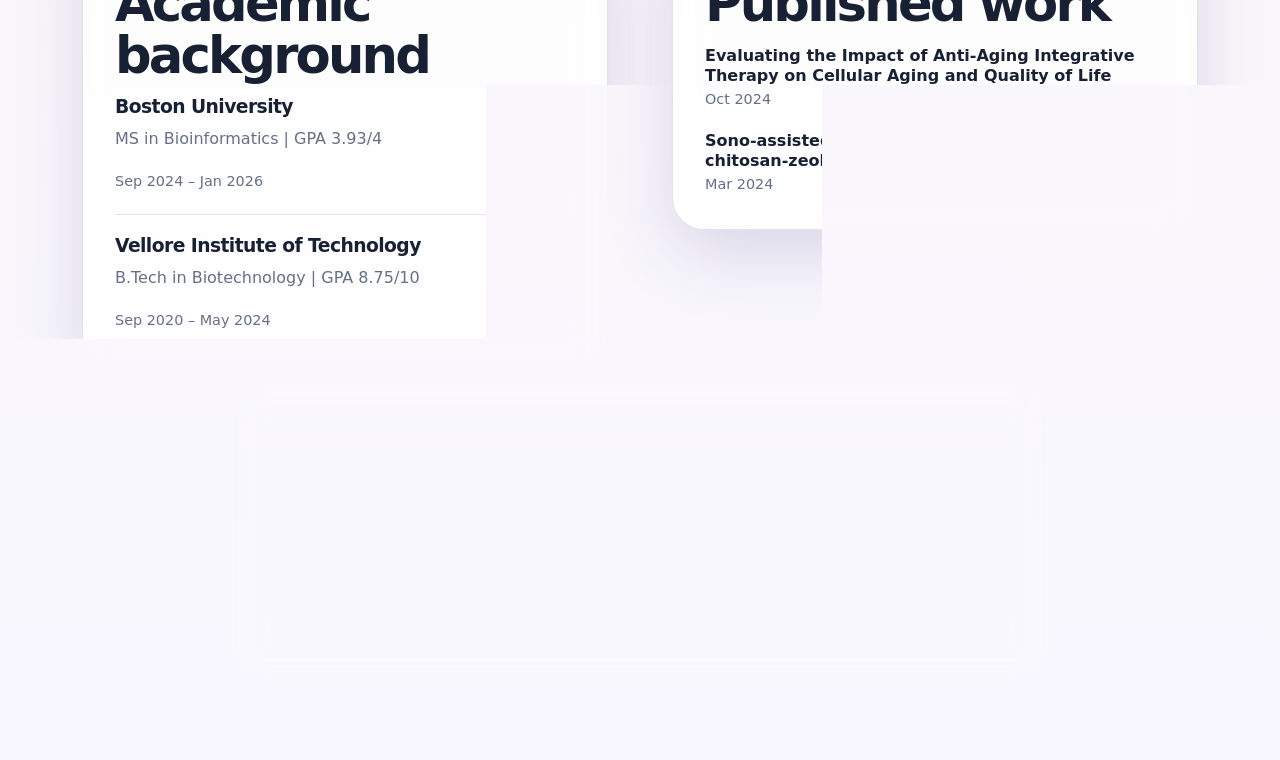
==== commit e62629b5: "Revise portfolio content and update descriptions Updated the portfolio description and various secti" ====
--- a/index.html
+++ b/index.html
@@ -3,7 +3,7 @@
 <head>
   <meta charset="UTF-8" />
   <meta name="viewport" content="width=device-width, initial-scale=1.0" />
-  <meta name="description" content="Portfolio of Anushka Dongaonkar, a bioinformatics researcher building omics pipelines, biomarker models, and research tools." />
+  <meta name="description" content="Portfolio of Anushka Dongaonkar, a recent MS Bioinformatics graduate interested in omics data analysis, computational biology, and early disease detection." />
   <title>Anushka Dongaonkar | Bioinformatics Portfolio</title>
   <link rel="stylesheet" href="./css/design.css" />
 </head>
@@ -15,7 +15,7 @@
       <a class="nav-brand" href="#top">AD</a>
       <ul class="navbar">
         <li><a href="#about">About</a></li>
-        <li><a href="#focus">Focus</a></li>
+        <li><a href="#focus">Exploring</a></li>
         <li><a href="#projects">Projects</a></li>
         <li><a href="#experience">Experience</a></li>
         <li><a href="#skills">Skills</a></li>
@@ -26,10 +26,10 @@
 
     <section class="hero" aria-label="Introduction">
       <div class="hero-copy">
-        <p class="eyebrow">Bioinformatics | Multi-omics | Machine Learning</p>
+        <p class="eyebrow">Bioinformatics | Omics Data | Disease Discovery</p>
         <h1>Anushka Dongaonkar</h1>
         <p class="hero-text">
-         I’m a recent MS Bioinformatics graduate interested in building reproducible workflows, biomarker models, and applying machine learning for omics data analysis.
+          I’m a recent MS Bioinformatics graduate interested in using computational biology and machine learning to study disease-related questions, especially early detection and diagnosis.
         </p>
         <div class="hero-actions">
           <a class="btn primary" href="#projects">View projects</a>
@@ -38,9 +38,9 @@
       </div>
 
       <aside class="hero-card" aria-label="Portfolio highlights">
-        <h3 class="card-kicker">A little about my work</h3>
+        <h3 class="card-kicker">A snapshot of my work so far</h3>
         <p>
-          I’ve worked across omics analysis, statistical modeling, and small research tools, and I’m excited to keep growing at the intersection of biology and data.
+          My projects have helped me learn how to work with real biological datasets, build reproducible analyses, and communicate findings clearly.
         </p>
         <div class="mini-stats">
           <div>
@@ -64,47 +64,44 @@
     <section class="section intro-grid" id="about">
       <div>
         <p class="section-label">About</p>
-        <h2>Using biology and data to understand diseases</h2>
+        <h2>Curious about disease biology, grounded in data.</h2>
       </div>
       <div class="about-copy">
         <p>
-          I’m a MS Bioinformatics graduate from Boston University. Through research, coursework, and independent projects, I’ve worked in NGS data analysis, multi-omics integration, machine learning, and reproducible computational workflows.
+          I’m an MS Bioinformatics graduate from Boston University with hands-on experience in NGS data analysis, multi-omics projects, machine learning, and research tools.
         </p>
         <p>
-          I enjoy projects where there is a real biological question behind the data. I’m still early in my career, but I like learning by building, whether that means working through messy datasets, testing different analysis approaches, or turning results into something useful. 
-        </p>
-        <p>
-          Through my past projects, I’ve realized that real-world biological data and questions related to disease prevention, early detection, and biomarker discovery are what excite me the most.
+          I enjoy projects where there is a real biological question behind the data. I’m still early in my career, but I like learning by building — working through messy datasets, testing different approaches, and turning results into something useful. I’m especially drawn to questions related to disease prevention, early detection, and biomarker discovery.
         </p>
       </div>
     </section>
 
     <section class="section" id="focus">
       <div class="section-heading">
-        <p class="section-label">Research focus</p>
-        <h2>The themes I keep coming back to.</h2>
+        <p class="section-label">What I’m exploring</p>
+        <h2>Questions I’m learning to approach through biology and data.</h2>
       </div>
 
       <div class="focus-grid">
         <article class="soft-card">
           <span class="icon">01</span>
-          <h3>Multi-omics biomarker discovery</h3>
-          <p>Integrating proteomics, metabolomics, and clinical metadata to explore disease-associated molecular signatures and evaluate their predictive performance.</p>
+          <h3>Early disease detection</h3>
+          <p>How molecular and clinical signals can help identify disease earlier, before progression becomes more severe.</p>
         </article>
         <article class="soft-card">
           <span class="icon">02</span>
-          <h3>Single-cell transcriptomics</h3>
-          <p>Building ScanPy workflows for QC, integration, clustering, cell-type annotation, differential expression, and biological interpretation of pancreatic ductal adenocarcinoma tumor microenvironment.</p>
+          <h3>Biomarker discovery</h3>
+          <p>Using omics datasets to explore patterns that may support diagnosis, prognosis, or risk stratification.</p>
         </article>
         <article class="soft-card">
           <span class="icon">03</span>
-          <h3>Regulatory genomics tools</h3>
-          <p>Designing databases and web interfaces that help researchers query, explore, and visualize enhancer-gene relationships from high-throughput STARR-seq experiments.</p>
+          <h3>Disease context</h3>
+          <p>Understanding how cells, tissues, pathways, and regulatory signals change across disease states.</p>
         </article>
         <article class="soft-card">
           <span class="icon">04</span>
-          <h3>ML for biological data</h3>
-          <p>Applying supervised models, feature selection, cross-validation, and benchmarking to classify disease states and prioritize interpretable biological signals.</p>
+          <h3>Interpretable models</h3>
+          <p>Applying machine learning carefully, with attention to evaluation, feature selection, and biological meaning.</p>
         </article>
       </div>
     </section>
@@ -112,7 +109,7 @@
     <section class="section" id="projects">
       <div class="section-heading">
         <p class="section-label">Featured projects</p>
-        <h2>A few projects that shaped how I think about biological data.</h2>
+        <h2>Projects that shaped how I think about biological data.</h2>
       </div>
 
       <div class="project-grid">
@@ -123,7 +120,7 @@
           </div>
           <h3>Single-cell RNA-seq analysis with ScanPy</h3>
           <p>
-            Built an end-to-end workflow for more than 83,000 cells from primary tumors, liver metastases, and adjacent normal tissue. The analysis included QC, normalization, batch integration, UMAP, Leiden clustering, marker-based annotation, differential expression, and trajectory inference.
+            Used ScanPy to analyze more than 83,000 cells from primary tumors, liver metastases, and adjacent normal tissue. This project helped me connect clustering, cell-type annotation, and differential expression back to tumor microenvironment questions.
           </p>
           <div class="tags"><span>ScanPy</span><span>scRNA-seq</span><span>Leiden</span><span>Trajectory</span></div>
         </article>
@@ -135,7 +132,7 @@
           </div>
           <h3>Gut microbiome disease prediction</h3>
           <p>
-            Analyzed microbiome profiles from 1,831 subjects to study associations between microbial composition and cardiometabolic disease. Processed abundance data with taxonomic filtering, CLR transformation, diversity analysis, PERMANOVA, and ML models achieving ROC-AUC up to 0.89.
+            Explored microbiome profiles from 1,831 subjects to study links between microbial composition and cardiometabolic disease. The analysis included diversity metrics, PERMANOVA, and classification models with ROC-AUC up to 0.89.
           </p>
           <div class="tags"><span>Microbiome</span><span>Random Forest</span><span>XGBoost</span><span>PERMANOVA</span></div>
         </article>
@@ -143,11 +140,11 @@
         <article class="project-card">
           <div class="project-topline">
             <p class="project-type">Regulatory genomics</p>
-            <a href="https://github.com/anushka-don/starr_query" target="_blank" rel="noopener">GitHub </a>
+            <a href="https://github.com/anushka-don/starr_query" target="_blank" rel="noopener">GitHub</a>
           </div>
           <h3>STARR-seq transcriptome web app</h3>
           <p>
-            Designed a Flask application and relational SQL database for exploring enhancer-gene associations from STARR-seq experiments. The tool made large regulatory genomics datasets easier to query, visualize, and use for everyone.
+            Helped turn STARR-seq results into a queryable SQL database and Flask web interface. The goal was to make enhancer-gene relationships easier for researchers to search, filter, and explore.
           </p>
           <div class="tags"><span>Flask</span><span>SQL</span><span>STARR-seq</span><span>JavaScript</span></div>
         </article>
@@ -155,11 +152,11 @@
         <article class="project-card">
           <div class="project-topline">
             <p class="project-type">RNA-seq pipeline</p>
-            <a href="https://github.com/anushka-don/rna_seq" target="_blank" rel="noopener">GitHub </a>
+            <a href="https://github.com/anushka-don/rna_seq" target="_blank" rel="noopener">GitHub</a>
           </div>
           <h3>Bulk RNA-seq data analysis pipeline</h3>
           <p>
-            Built a reproducible RNA-seq workflow covering quality control, alignment, expression quantification, differential expression, and pathway enrichment. The project compared TYK2 knockout and wild-type pancreatic differentiation conditions.
+            Built a reproducible RNA-seq workflow for quality control, alignment, expression quantification, differential expression, and pathway analysis. The project compared TYK2 knockout and wild-type pancreatic differentiation conditions.
           </p>
           <div class="tags"><span>RNA-seq</span><span>DE analysis</span><span>Pathways</span><span>Reproducibility</span></div>
         </article>
@@ -167,25 +164,13 @@
         <article class="project-card">
           <div class="project-topline">
             <p class="project-type">Epigenomics</p>
-            <a href="https://github.com/anushka-don/chip_seq" target="_blank" rel="noopener">GitHub </a>
+            <a href="https://github.com/anushka-don/chip_seq" target="_blank" rel="noopener">GitHub</a>
           </div>
           <h3>ChIP-seq analysis and motif discovery</h3>
           <p>
-            Developed a ChIP-seq workflow for transcription factor binding analysis, including alignment, peak calling, genomic annotation, and motif enrichment. The analysis focused on RUNX1 binding patterns and regulatory regions.
+            Analyzed RUNX1 ChIP-seq data through alignment, peak calling, genomic annotation, and motif enrichment. This project introduced me to how epigenomic signals can help interpret transcriptional regulation.
           </p>
           <div class="tags"><span>ChIP-seq</span><span>MACS2</span><span>Motifs</span><span>RUNX1</span></div>
-        </article>
-
-        <article class="project-card">
-          <div class="project-topline">
-            <p class="project-type">Interactive app</p>
-            <a href="https://github.com/anushka-don/gene_de_analysis_app" target="_blank" rel="noopener">GitHub </a>
-          </div>
-          <h3>Gene expression visualization app</h3>
-          <p>
-            Created an R Shiny application for interactive exploration of gene expression data across Alzheimer’s disease patient samples. The app supported dynamic plots and filters for exploratory transcriptomics analysis.
-          </p>
-          <div class="tags"><span>R Shiny</span><span>Visualization</span><span>Transcriptomics</span><span>AD</span></div>
         </article>
       </div>
     </section>
@@ -202,7 +187,7 @@
           <div class="timeline-content">
             <h3>Web Developer | Wunderlich Lab, Boston University</h3>
             <p>
-              Designed computational infrastructure for regulatory genomics datasets from STARR-seq experiments. Built a relational SQL database of approximately 35,000 enhancer-gene associations and a Flask web app for querying and visualizing genomic relationships.
+              Worked on lab-facing tools for regulatory genomics data. Helped organize enhancer-gene records into a SQL database and Flask interface to make data exploration less manual.
             </p>
           </div>
         </article>
@@ -212,7 +197,7 @@
           <div class="timeline-content">
             <h3>Research Assistant | Zhang Lab, Boston University</h3>
             <p>
-              Analyzed large-scale proteomics and metabolomics datasets to identify candidate biomarkers for cognitive decline. Built reproducible Python and R workflows for preprocessing, QC, normalization, feature selection, and ML benchmarking, achieving AUROC around 0.85.
+              Worked with proteomics and metabolomics datasets related to cognitive decline, focusing on preprocessing, feature selection, model evaluation, and candidate biomarker interpretation.
             </p>
           </div>
         </article>
@@ -222,7 +207,7 @@
           <div class="timeline-content">
             <h3>Teaching Assistant | Questrom School of Business, Boston University</h3>
             <p>
-              Supported graduate coursework in unsupervised and unstructured machine learning. Assisted students with clustering, dimensionality reduction, natural language processing, implementation questions, and interpretation of model outputs.
+              Supported graduate coursework in unsupervised and unstructured machine learning. Assisted students with clustering, dimensionality reduction, natural language processing, and model interpretation.
             </p>
           </div>
         </article>
@@ -232,7 +217,7 @@
           <div class="timeline-content">
             <h3>Research Trainee | ABOpen Lab, CSIR-IMTech</h3>
             <p>
-              Implemented a network-based drug repurposing workflow for <em>Pseudomonas aeruginosa</em>. Screened 792,612 protein-drug interactions, prioritized 383 candidate drugs, and automated analysis using Python on an HPC cluster.
+              Implemented a network-based drug repurposing workflow for <em>Pseudomonas aeruginosa</em>. Screened 792,612 protein-drug interactions and prioritized candidate drugs using Python on an HPC cluster.
             </p>
           </div>
         </article>
@@ -242,7 +227,7 @@
           <div class="timeline-content">
             <h3>Clinical Research Intern | NeuroGen Brain and Spinal Research Institute</h3>
             <p>
-              Analyzed clinical datasets from 36 patient samples to evaluate the effects of integrative therapies on biological aging markers. Performed statistical analysis and improved documentation between research and clinical teams.
+              Analyzed clinical datasets from 36 patient samples to evaluate integrative therapy outcomes. Performed statistical analysis and supported cleaner documentation between research and clinical teams.
             </p>
           </div>
         </article>
@@ -252,7 +237,7 @@
           <div class="timeline-content">
             <h3>Research Intern | Protein Biophysics Lab, IIT-Madras</h3>
             <p>
-              Studied the relationship between protein size and radius of gyration using structural data from the PDB. Implemented statistical analysis and visualization workflows in MATLAB to characterize protein structure trends.
+              Studied the relationship between protein size and radius of gyration using structural data from the PDB. Used MATLAB for statistical analysis and visualization of protein structure trends.
             </p>
           </div>
         </article>
@@ -266,27 +251,27 @@
       </div>
       <div class="skill-columns">
         <div class="skill-block">
-          <h3>Programming and Scripting</h3>
+          <h3>Programming and scripting</h3>
           <p>Python, R, SQL, MATLAB, Bash, Linux, HPC, Git, Nextflow</p>
         </div>
         <div class="skill-block">
           <h3>Bioinformatics</h3>
-          <p>Bulk RNA-seq, scRNA-seq, Chip-seq, transcriptomics, epigenomics, proteomics, metabolomics</p>
+          <p>Bulk RNA-seq, scRNA-seq, ChIP-seq, transcriptomics, epigenomics, proteomics, metabolomics</p>
         </div>
         <div class="skill-block">
           <h3>NGS tools</h3>
           <p>STAR, BWA, Bowtie2, ScanPy, Seurat, DESeq2, edgeR, MACS2, HOMER, Bioconductor, Biopython</p>
         </div>
         <div class="skill-block">
-          <h3>ML & statistics</h3>
+          <h3>ML and statistics</h3>
           <p>Regression, classification, clustering, dimensionality reduction, gradient boosting, cross-validation, supervised and unsupervised learning</p>
         </div>
         <div class="skill-block">
-          <h3>Formats & resources</h3>
+          <h3>Formats and resources</h3>
           <p>FASTQ, BAM, VCF, BED, Ensembl, UCSC Genome Browser, NCBI, GenBank</p>
         </div>
         <div class="skill-block">
-          <h3>Web & apps</h3>
+          <h3>Web and apps</h3>
           <p>Flask, Docker, R Shiny, HTML, CSS, JavaScript, relational databases</p>
         </div>
       </div>
@@ -317,9 +302,6 @@
             <span>Oct 2024</span>
           </li>
           <li>
-            <a href="https://www.preprints.org/manuscript/202407.1110" target="_blank" rel="noopener">Anti-aging Integrative Therapy Effects: A Clinical Study</a>
-            <span>Aug 2024</span>
-          <li>
             <a href="https://doi.org/10.1080/01932691.2024.2325390" target="_blank" rel="noopener">Sono-assisted adsorption of nitrate by Fe-modified chitosan-zeolite composite material</a>
             <span>Mar 2024</span>
           </li>
@@ -331,7 +313,7 @@
       <p class="section-label">Contact</p>
       <h2>Let’s connect.</h2>
       <p>
-        I’m interested in bioinformatics, computational biology, omics data analysis, and research software roles where I can work closely with biological datasets and domain experts.
+        I’m happy to connect about bioinformatics, omics research, computational biology projects, or early-career research opportunities.
       </p>
       <div class="contact-links">
         <a href="mailto:dongaonkar.anu@gmail.com">Email</a>
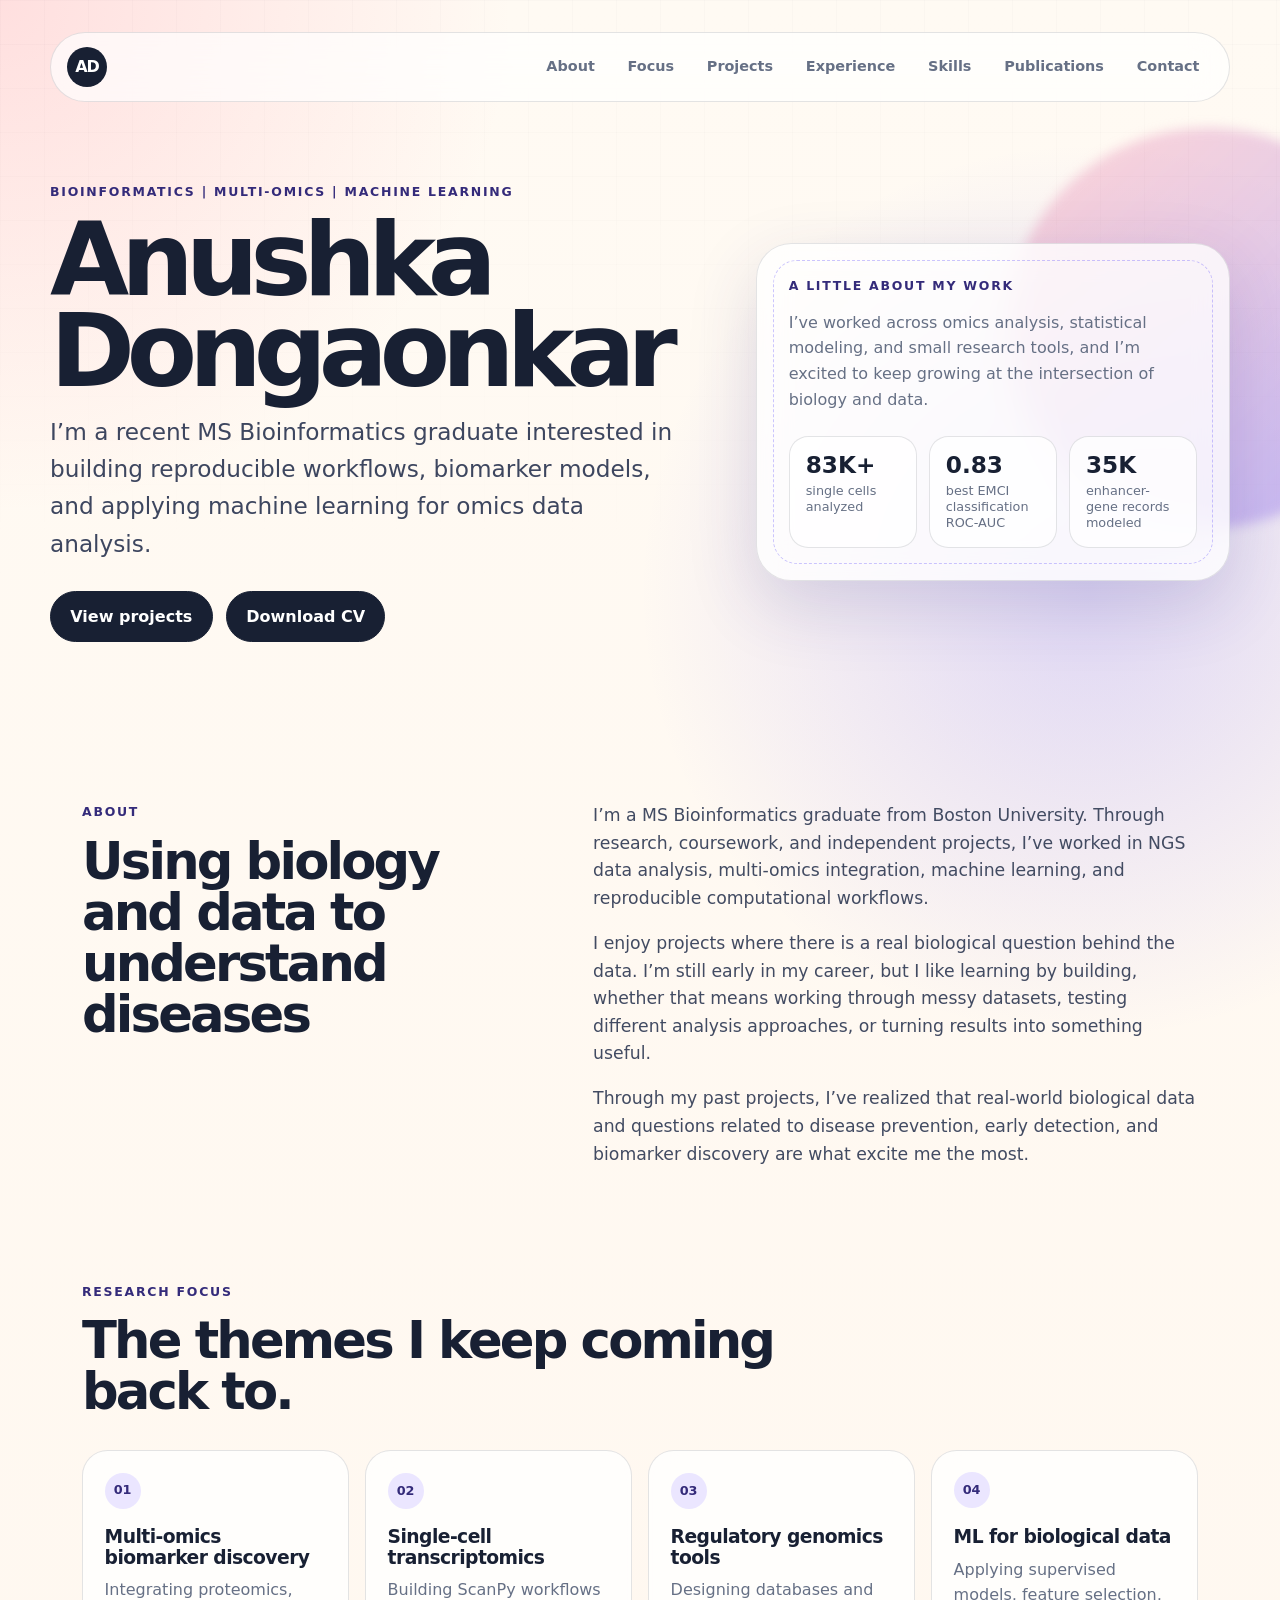
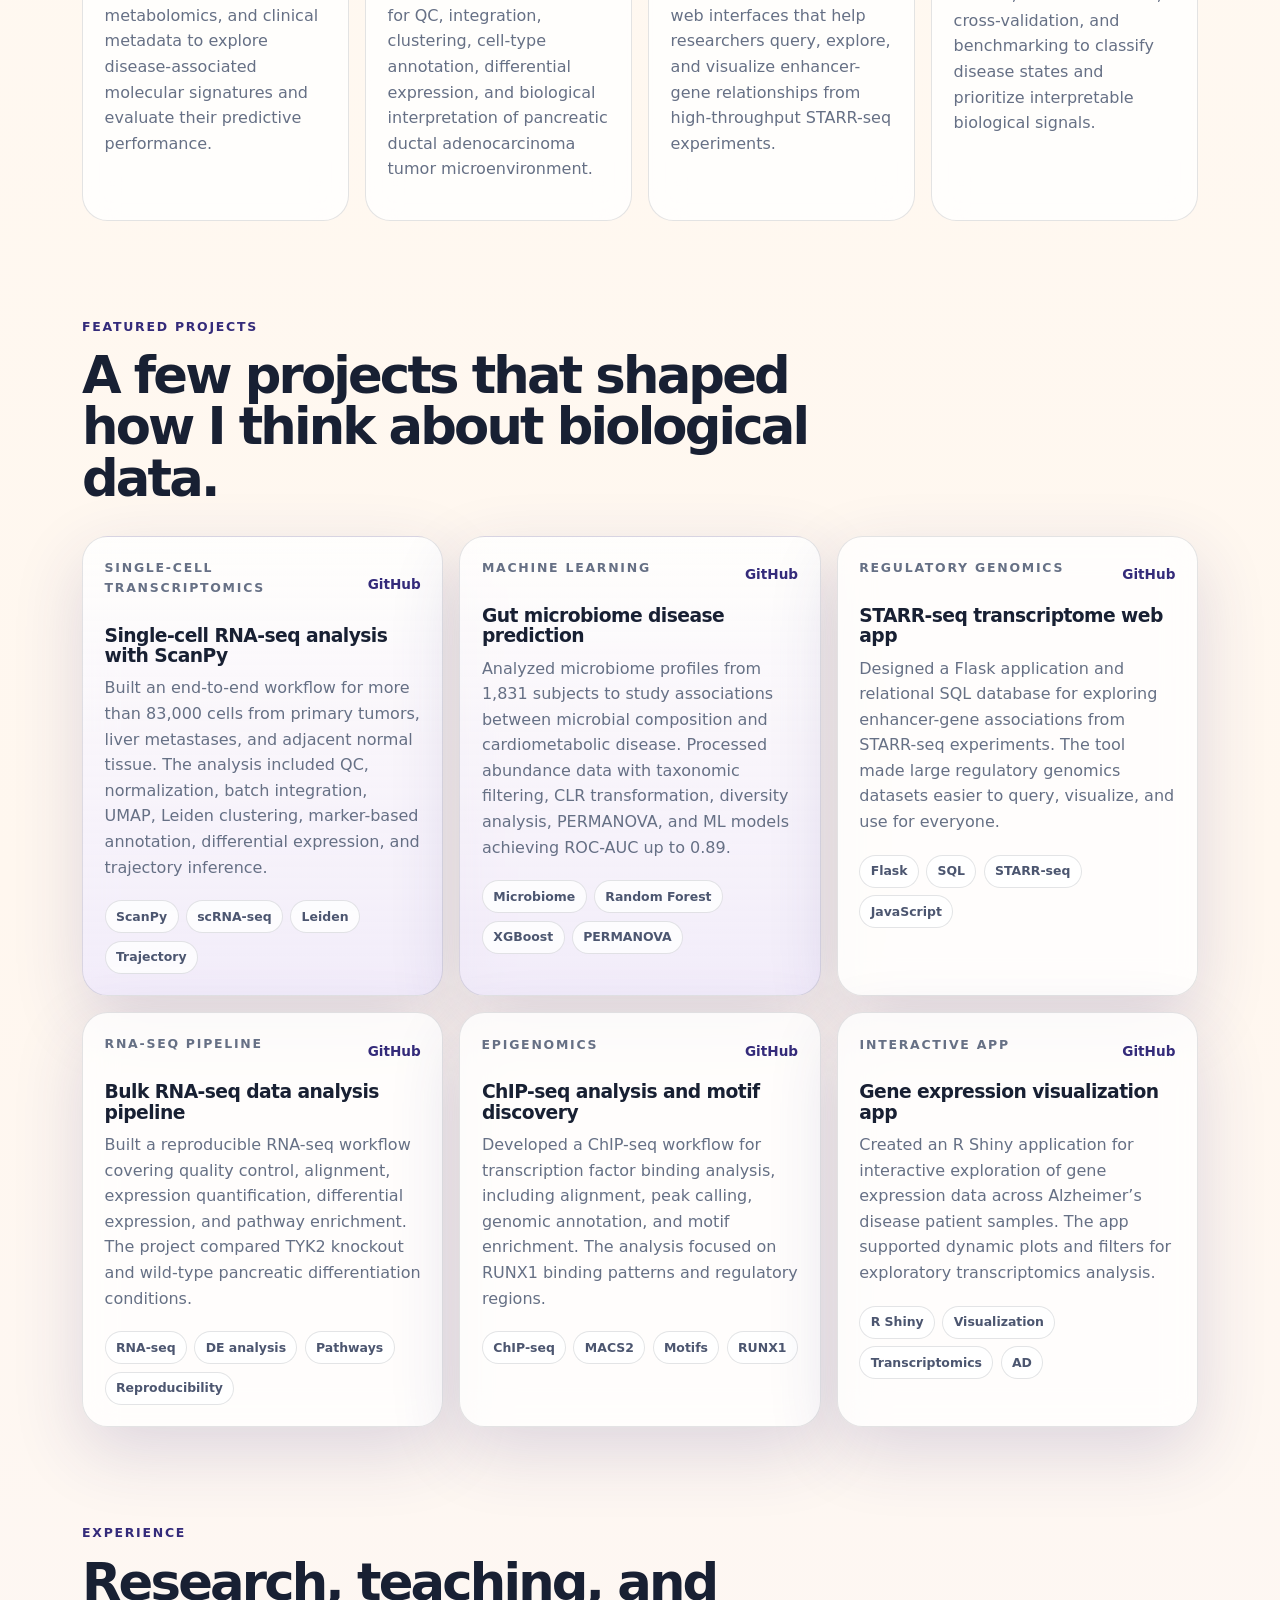
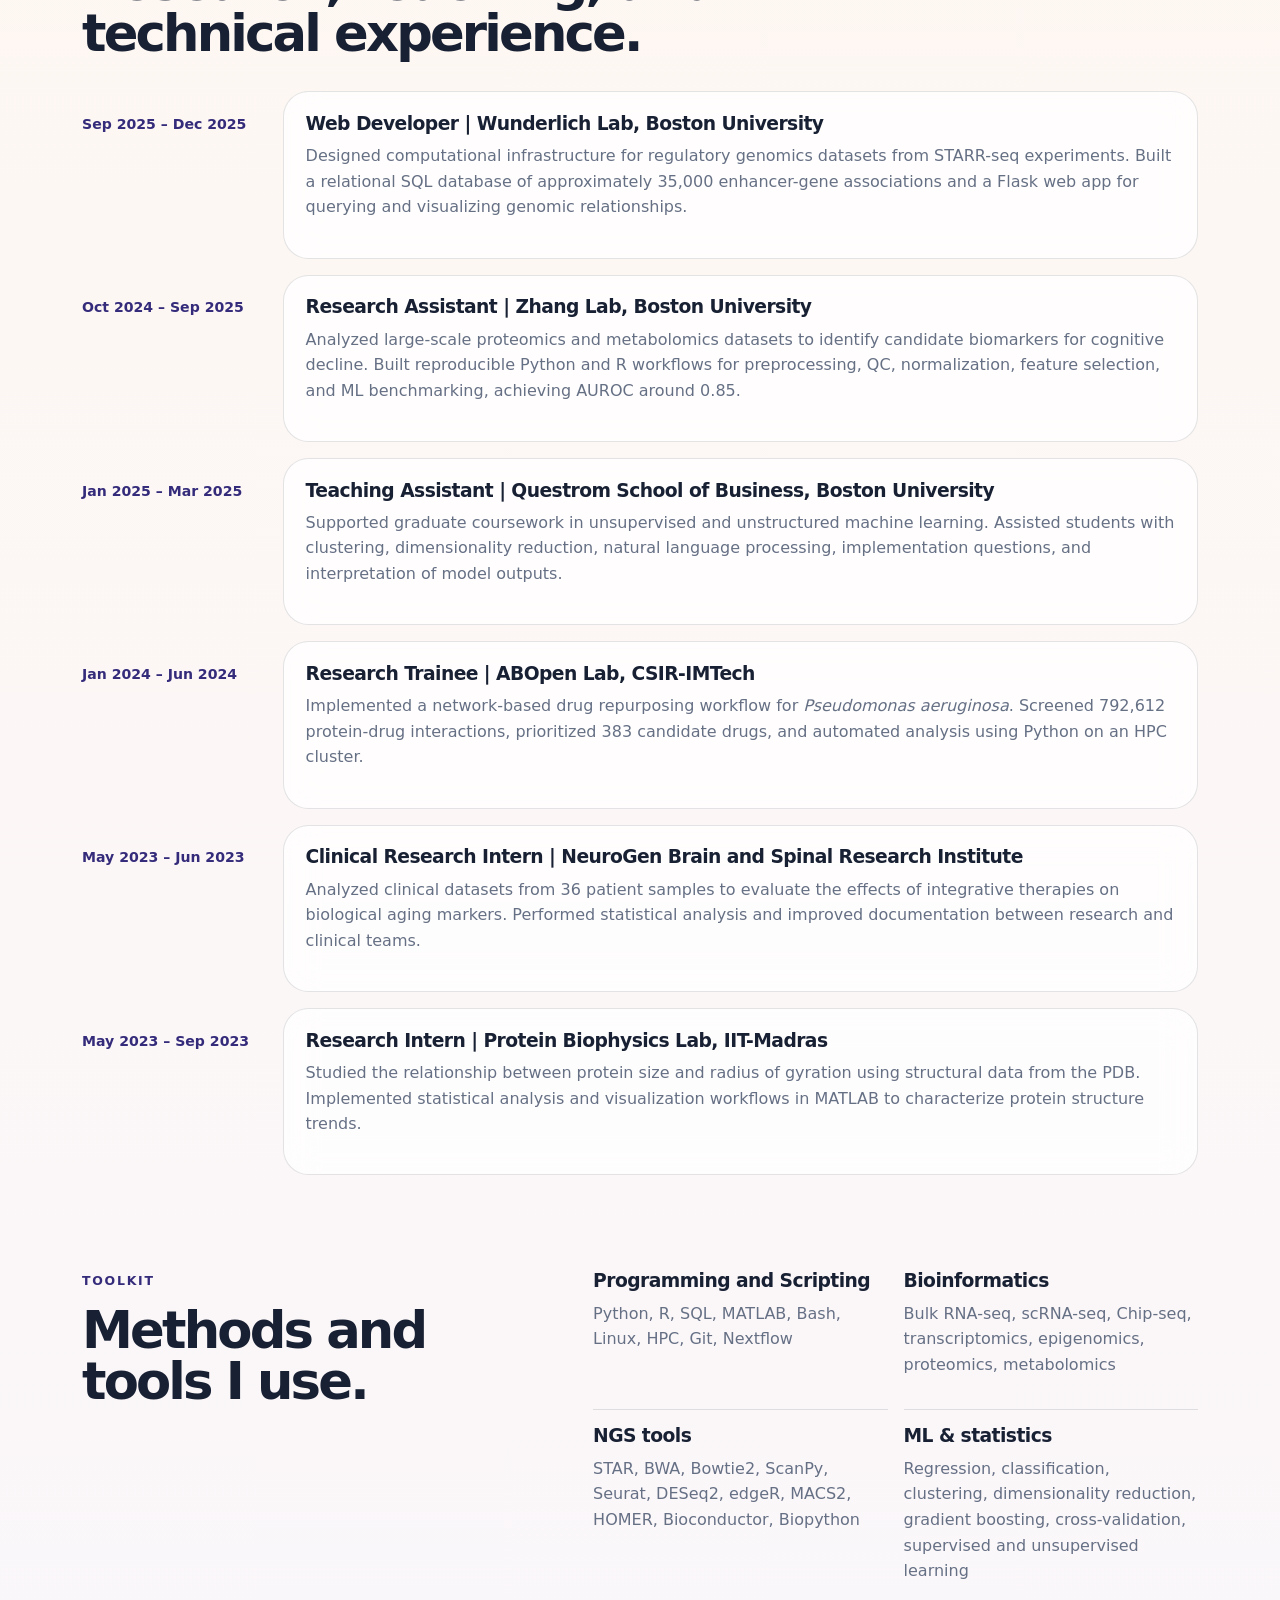
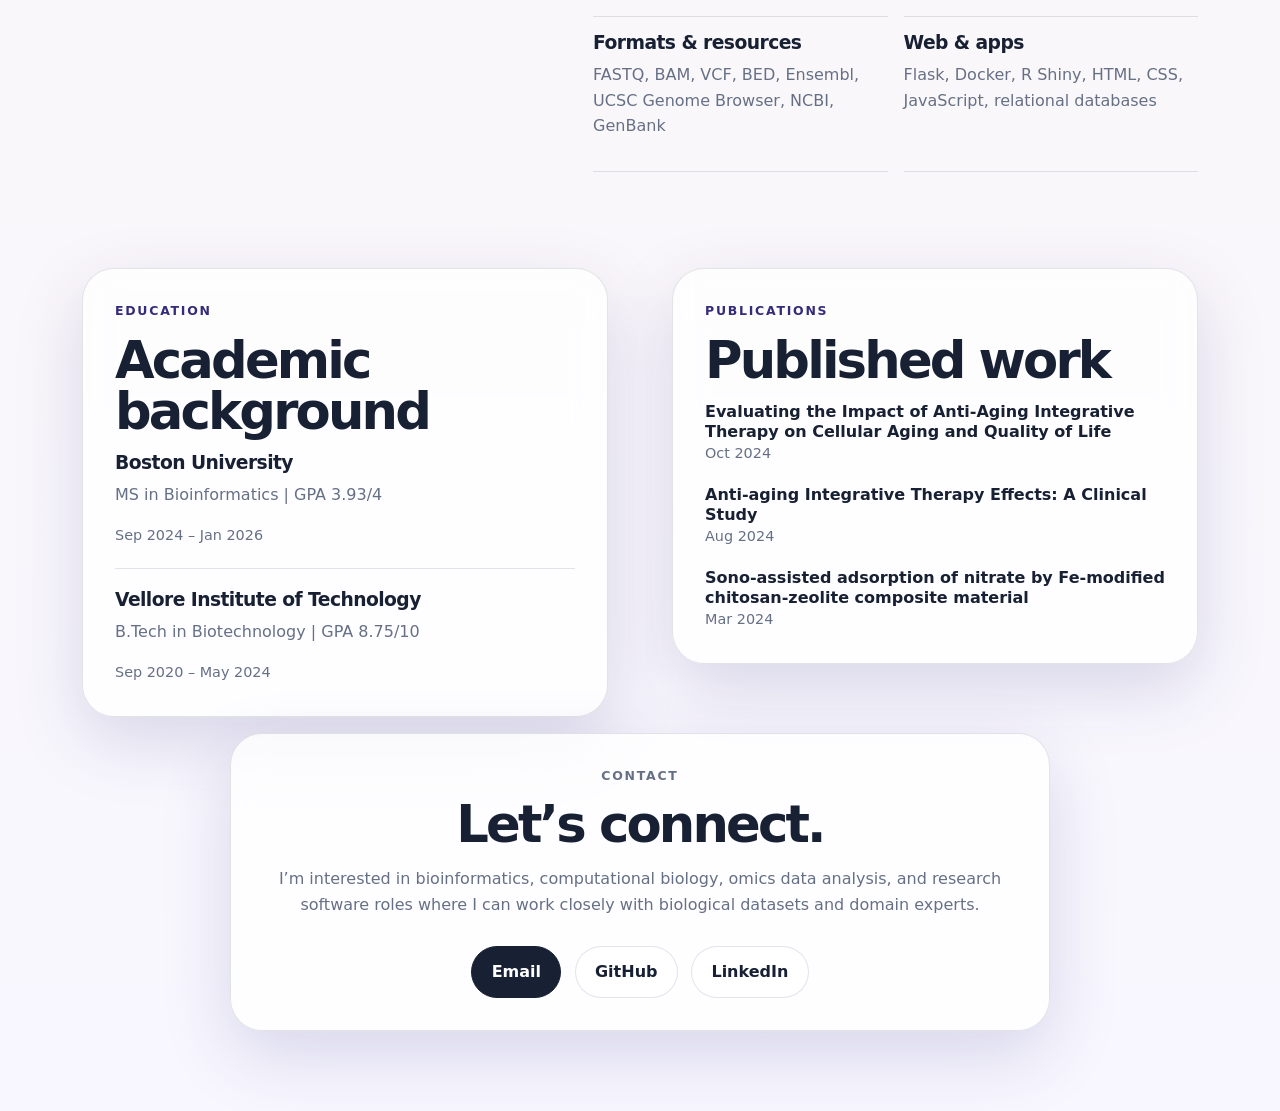
==== commit 5cabcb51: "minor updates" ====
--- a/index.html
+++ b/index.html
@@ -1,9 +1,8 @@
-<!DOCTYPE html>
 <html lang="en">
 <head>
   <meta charset="UTF-8" />
   <meta name="viewport" content="width=device-width, initial-scale=1.0" />
-  <meta name="description" content="Portfolio of Anushka Dongaonkar, a recent MS Bioinformatics graduate interested in omics data analysis, computational biology, and early disease detection." />
+  <meta name="description" content="Portfolio of Anushka Dongaonkar, a bioinformatics researcher building omics pipelines, biomarker models, and research tools." />
   <title>Anushka Dongaonkar | Bioinformatics Portfolio</title>
   <link rel="stylesheet" href="./css/design.css" />
 </head>
@@ -15,7 +14,7 @@
       <a class="nav-brand" href="#top">AD</a>
       <ul class="navbar">
         <li><a href="#about">About</a></li>
-        <li><a href="#focus">Exploring</a></li>
+        <li><a href="#focus">Focus</a></li>
         <li><a href="#projects">Projects</a></li>
         <li><a href="#experience">Experience</a></li>
         <li><a href="#skills">Skills</a></li>
@@ -26,10 +25,10 @@
 
     <section class="hero" aria-label="Introduction">
       <div class="hero-copy">
-        <p class="eyebrow">Bioinformatics | Omics Data | Disease Discovery</p>
+        <p class="eyebrow">Bioinformatics | Multi-omics | Machine Learning</p>
         <h1>Anushka Dongaonkar</h1>
         <p class="hero-text">
-          I’m a recent MS Bioinformatics graduate interested in using computational biology and machine learning to study disease-related questions, especially early detection and diagnosis.
+         I’m a recent MS Bioinformatics graduate interested in building reproducible workflows, biomarker models, and applying machine learning for omics data analysis.
         </p>
         <div class="hero-actions">
           <a class="btn primary" href="#projects">View projects</a>
@@ -38,9 +37,9 @@
       </div>
 
       <aside class="hero-card" aria-label="Portfolio highlights">
-        <h3 class="card-kicker">A snapshot of my work so far</h3>
+        <h3 class="card-kicker">A little about my work</h3>
         <p>
-          My projects have helped me learn how to work with real biological datasets, build reproducible analyses, and communicate findings clearly.
+          I’ve worked across omics analysis, statistical modeling, and small research tools, and I’m excited to keep growing at the intersection of biology and data.
         </p>
         <div class="mini-stats">
           <div>
@@ -64,44 +63,47 @@
     <section class="section intro-grid" id="about">
       <div>
         <p class="section-label">About</p>
-        <h2>Curious about disease biology, grounded in data.</h2>
+        <h2>Using biology and data to understand diseases</h2>
       </div>
       <div class="about-copy">
         <p>
-          I’m an MS Bioinformatics graduate from Boston University with hands-on experience in NGS data analysis, multi-omics projects, machine learning, and research tools.
+          I’m a MS Bioinformatics graduate from Boston University. Through research, coursework, and independent projects, I’ve worked in NGS data analysis, multi-omics integration, machine learning, and reproducible computational workflows.
         </p>
         <p>
-          I enjoy projects where there is a real biological question behind the data. I’m still early in my career, but I like learning by building — working through messy datasets, testing different approaches, and turning results into something useful. I’m especially drawn to questions related to disease prevention, early detection, and biomarker discovery.
+          I enjoy projects where there is a real biological question behind the data. I’m still early in my career, but I like learning by building, whether that means working through messy datasets, testing different analysis approaches, or turning results into something useful. 
+        </p>
+        <p>
+          Through my past projects, I’ve realized that real-world biological data and questions related to disease prevention, early detection, and biomarker discovery are what excite me the most.
         </p>
       </div>
     </section>
 
     <section class="section" id="focus">
       <div class="section-heading">
-        <p class="section-label">What I’m exploring</p>
-        <h2>Questions I’m learning to approach through biology and data.</h2>
+        <p class="section-label">Research focus</p>
+        <h2>The themes I keep coming back to.</h2>
       </div>
 
       <div class="focus-grid">
         <article class="soft-card">
           <span class="icon">01</span>
-          <h3>Early disease detection</h3>
-          <p>How molecular and clinical signals can help identify disease earlier, before progression becomes more severe.</p>
+          <h3>Multi-omics biomarker discovery</h3>
+          <p>Integrating proteomics, metabolomics, and clinical metadata to explore disease-associated molecular signatures and evaluate their predictive performance.</p>
         </article>
         <article class="soft-card">
           <span class="icon">02</span>
-          <h3>Biomarker discovery</h3>
-          <p>Using omics datasets to explore patterns that may support diagnosis, prognosis, or risk stratification.</p>
+          <h3>Single-cell transcriptomics</h3>
+          <p>Building ScanPy workflows for QC, integration, clustering, cell-type annotation, differential expression, and biological interpretation of pancreatic ductal adenocarcinoma tumor microenvironment.</p>
         </article>
         <article class="soft-card">
           <span class="icon">03</span>
-          <h3>Disease context</h3>
-          <p>Understanding how cells, tissues, pathways, and regulatory signals change across disease states.</p>
+          <h3>Regulatory genomics tools</h3>
+          <p>Designing databases and web interfaces that help researchers query, explore, and visualize enhancer-gene relationships from high-throughput STARR-seq experiments.</p>
         </article>
         <article class="soft-card">
           <span class="icon">04</span>
-          <h3>Interpretable models</h3>
-          <p>Applying machine learning carefully, with attention to evaluation, feature selection, and biological meaning.</p>
+          <h3>ML for biological data</h3>
+          <p>Applying supervised models, feature selection, cross-validation, and benchmarking to classify disease states and prioritize interpretable biological signals.</p>
         </article>
       </div>
     </section>
@@ -109,7 +111,7 @@
     <section class="section" id="projects">
       <div class="section-heading">
         <p class="section-label">Featured projects</p>
-        <h2>Projects that shaped how I think about biological data.</h2>
+        <h2>A few projects that shaped how I think about biological data.</h2>
       </div>
 
       <div class="project-grid">
@@ -120,7 +122,7 @@
           </div>
           <h3>Single-cell RNA-seq analysis with ScanPy</h3>
           <p>
-            Used ScanPy to analyze more than 83,000 cells from primary tumors, liver metastases, and adjacent normal tissue. This project helped me connect clustering, cell-type annotation, and differential expression back to tumor microenvironment questions.
+            Built an end-to-end workflow for more than 83,000 cells from primary tumors, liver metastases, and adjacent normal tissue. The analysis included QC, normalization, batch integration, UMAP, Leiden clustering, marker-based annotation, differential expression, and trajectory inference.
           </p>
           <div class="tags"><span>ScanPy</span><span>scRNA-seq</span><span>Leiden</span><span>Trajectory</span></div>
         </article>
@@ -132,7 +134,7 @@
           </div>
           <h3>Gut microbiome disease prediction</h3>
           <p>
-            Explored microbiome profiles from 1,831 subjects to study links between microbial composition and cardiometabolic disease. The analysis included diversity metrics, PERMANOVA, and classification models with ROC-AUC up to 0.89.
+            Analyzed microbiome profiles from 1,831 subjects to study associations between microbial composition and cardiometabolic disease. Processed abundance data with taxonomic filtering, CLR transformation, diversity analysis, PERMANOVA, and ML models achieving ROC-AUC up to 0.89.
           </p>
           <div class="tags"><span>Microbiome</span><span>Random Forest</span><span>XGBoost</span><span>PERMANOVA</span></div>
         </article>
@@ -140,11 +142,11 @@
         <article class="project-card">
           <div class="project-topline">
             <p class="project-type">Regulatory genomics</p>
-            <a href="https://github.com/anushka-don/starr_query" target="_blank" rel="noopener">GitHub</a>
+            <a href="https://github.com/anushka-don/starr_query" target="_blank" rel="noopener">GitHub </a>
           </div>
           <h3>STARR-seq transcriptome web app</h3>
           <p>
-            Helped turn STARR-seq results into a queryable SQL database and Flask web interface. The goal was to make enhancer-gene relationships easier for researchers to search, filter, and explore.
+            Designed a Flask application and relational SQL database for exploring enhancer-gene associations from STARR-seq experiments. The tool made large regulatory genomics datasets easier to query, visualize, and use for everyone.
           </p>
           <div class="tags"><span>Flask</span><span>SQL</span><span>STARR-seq</span><span>JavaScript</span></div>
         </article>
@@ -152,11 +154,11 @@
         <article class="project-card">
           <div class="project-topline">
             <p class="project-type">RNA-seq pipeline</p>
-            <a href="https://github.com/anushka-don/rna_seq" target="_blank" rel="noopener">GitHub</a>
+            <a href="https://github.com/anushka-don/rna_seq" target="_blank" rel="noopener">GitHub </a>
           </div>
           <h3>Bulk RNA-seq data analysis pipeline</h3>
           <p>
-            Built a reproducible RNA-seq workflow for quality control, alignment, expression quantification, differential expression, and pathway analysis. The project compared TYK2 knockout and wild-type pancreatic differentiation conditions.
+            Built a reproducible RNA-seq workflow covering quality control, alignment, expression quantification, differential expression, and pathway enrichment. The project compared TYK2 knockout and wild-type pancreatic differentiation conditions.
           </p>
           <div class="tags"><span>RNA-seq</span><span>DE analysis</span><span>Pathways</span><span>Reproducibility</span></div>
         </article>
@@ -164,13 +166,25 @@
         <article class="project-card">
           <div class="project-topline">
             <p class="project-type">Epigenomics</p>
-            <a href="https://github.com/anushka-don/chip_seq" target="_blank" rel="noopener">GitHub</a>
+            <a href="https://github.com/anushka-don/chip_seq" target="_blank" rel="noopener">GitHub </a>
           </div>
           <h3>ChIP-seq analysis and motif discovery</h3>
           <p>
-            Analyzed RUNX1 ChIP-seq data through alignment, peak calling, genomic annotation, and motif enrichment. This project introduced me to how epigenomic signals can help interpret transcriptional regulation.
+            Developed a ChIP-seq workflow for transcription factor binding analysis, including alignment, peak calling, genomic annotation, and motif enrichment. The analysis focused on RUNX1 binding patterns and regulatory regions.
           </p>
           <div class="tags"><span>ChIP-seq</span><span>MACS2</span><span>Motifs</span><span>RUNX1</span></div>
+        </article>
+
+        <article class="project-card">
+          <div class="project-topline">
+            <p class="project-type">Interactive app</p>
+            <a href="https://github.com/anushka-don/gene_de_analysis_app" target="_blank" rel="noopener">GitHub </a>
+          </div>
+          <h3>Gene expression visualization app</h3>
+          <p>
+            Created an R Shiny application for interactive exploration of gene expression data across Alzheimer’s disease patient samples. The app supported dynamic plots and filters for exploratory transcriptomics analysis.
+          </p>
+          <div class="tags"><span>R Shiny</span><span>Visualization</span><span>Transcriptomics</span><span>AD</span></div>
         </article>
       </div>
     </section>
@@ -187,7 +201,7 @@
           <div class="timeline-content">
             <h3>Web Developer | Wunderlich Lab, Boston University</h3>
             <p>
-              Worked on lab-facing tools for regulatory genomics data. Helped organize enhancer-gene records into a SQL database and Flask interface to make data exploration less manual.
+              Designed computational infrastructure for regulatory genomics datasets from STARR-seq experiments. Built a relational SQL database of approximately 35,000 enhancer-gene associations and a Flask web app for querying and visualizing genomic relationships.
             </p>
           </div>
         </article>
@@ -197,7 +211,7 @@
           <div class="timeline-content">
             <h3>Research Assistant | Zhang Lab, Boston University</h3>
             <p>
-              Worked with proteomics and metabolomics datasets related to cognitive decline, focusing on preprocessing, feature selection, model evaluation, and candidate biomarker interpretation.
+              Analyzed large-scale proteomics and metabolomics datasets to identify candidate biomarkers for cognitive decline. Built reproducible Python and R workflows for preprocessing, QC, normalization, feature selection, and ML benchmarking, achieving AUROC around 0.85.
             </p>
           </div>
         </article>
@@ -207,7 +221,7 @@
           <div class="timeline-content">
             <h3>Teaching Assistant | Questrom School of Business, Boston University</h3>
             <p>
-              Supported graduate coursework in unsupervised and unstructured machine learning. Assisted students with clustering, dimensionality reduction, natural language processing, and model interpretation.
+              Supported graduate coursework in unsupervised and unstructured machine learning. Assisted students with clustering, dimensionality reduction, natural language processing, implementation questions, and interpretation of model outputs.
             </p>
           </div>
         </article>
@@ -217,7 +231,7 @@
           <div class="timeline-content">
             <h3>Research Trainee | ABOpen Lab, CSIR-IMTech</h3>
             <p>
-              Implemented a network-based drug repurposing workflow for <em>Pseudomonas aeruginosa</em>. Screened 792,612 protein-drug interactions and prioritized candidate drugs using Python on an HPC cluster.
+              Implemented a network-based drug repurposing workflow for <em>Pseudomonas aeruginosa</em>. Screened 792,612 protein-drug interactions, prioritized 383 candidate drugs, and automated analysis using Python on an HPC cluster.
             </p>
           </div>
         </article>
@@ -227,7 +241,7 @@
           <div class="timeline-content">
             <h3>Clinical Research Intern | NeuroGen Brain and Spinal Research Institute</h3>
             <p>
-              Analyzed clinical datasets from 36 patient samples to evaluate integrative therapy outcomes. Performed statistical analysis and supported cleaner documentation between research and clinical teams.
+              Analyzed clinical datasets from 36 patient samples to evaluate the effects of integrative therapies on biological aging markers. Performed statistical analysis and improved documentation between research and clinical teams.
             </p>
           </div>
         </article>
@@ -237,7 +251,7 @@
           <div class="timeline-content">
             <h3>Research Intern | Protein Biophysics Lab, IIT-Madras</h3>
             <p>
-              Studied the relationship between protein size and radius of gyration using structural data from the PDB. Used MATLAB for statistical analysis and visualization of protein structure trends.
+              Studied the relationship between protein size and radius of gyration using structural data from the PDB. Implemented statistical analysis and visualization workflows in MATLAB to characterize protein structure trends.
             </p>
           </div>
         </article>
@@ -251,27 +265,27 @@
       </div>
       <div class="skill-columns">
         <div class="skill-block">
-          <h3>Programming and scripting</h3>
+          <h3>Programming and Scripting</h3>
           <p>Python, R, SQL, MATLAB, Bash, Linux, HPC, Git, Nextflow</p>
         </div>
         <div class="skill-block">
           <h3>Bioinformatics</h3>
-          <p>Bulk RNA-seq, scRNA-seq, ChIP-seq, transcriptomics, epigenomics, proteomics, metabolomics</p>
+          <p>Bulk RNA-seq, scRNA-seq, Chip-seq, transcriptomics, epigenomics, proteomics, metabolomics</p>
         </div>
         <div class="skill-block">
           <h3>NGS tools</h3>
           <p>STAR, BWA, Bowtie2, ScanPy, Seurat, DESeq2, edgeR, MACS2, HOMER, Bioconductor, Biopython</p>
         </div>
         <div class="skill-block">
-          <h3>ML and statistics</h3>
+          <h3>ML & statistics</h3>
           <p>Regression, classification, clustering, dimensionality reduction, gradient boosting, cross-validation, supervised and unsupervised learning</p>
         </div>
         <div class="skill-block">
-          <h3>Formats and resources</h3>
+          <h3>Formats & resources</h3>
           <p>FASTQ, BAM, VCF, BED, Ensembl, UCSC Genome Browser, NCBI, GenBank</p>
         </div>
         <div class="skill-block">
-          <h3>Web and apps</h3>
+          <h3>Web & apps</h3>
           <p>Flask, Docker, R Shiny, HTML, CSS, JavaScript, relational databases</p>
         </div>
       </div>
@@ -302,6 +316,9 @@
             <span>Oct 2024</span>
           </li>
           <li>
+            <a href="https://www.preprints.org/manuscript/202407.1110" target="_blank" rel="noopener">Anti-aging Integrative Therapy Effects: A Clinical Study</a>
+            <span>Aug 2024</span>
+          <li>
             <a href="https://doi.org/10.1080/01932691.2024.2325390" target="_blank" rel="noopener">Sono-assisted adsorption of nitrate by Fe-modified chitosan-zeolite composite material</a>
             <span>Mar 2024</span>
           </li>
@@ -313,7 +330,7 @@
       <p class="section-label">Contact</p>
       <h2>Let’s connect.</h2>
       <p>
-        I’m happy to connect about bioinformatics, omics research, computational biology projects, or early-career research opportunities.
+        I’m interested in bioinformatics, computational biology, omics data analysis, and research software roles where I can work closely with biological datasets and domain experts.
       </p>
       <div class="contact-links">
         <a href="mailto:dongaonkar.anu@gmail.com">Email</a>
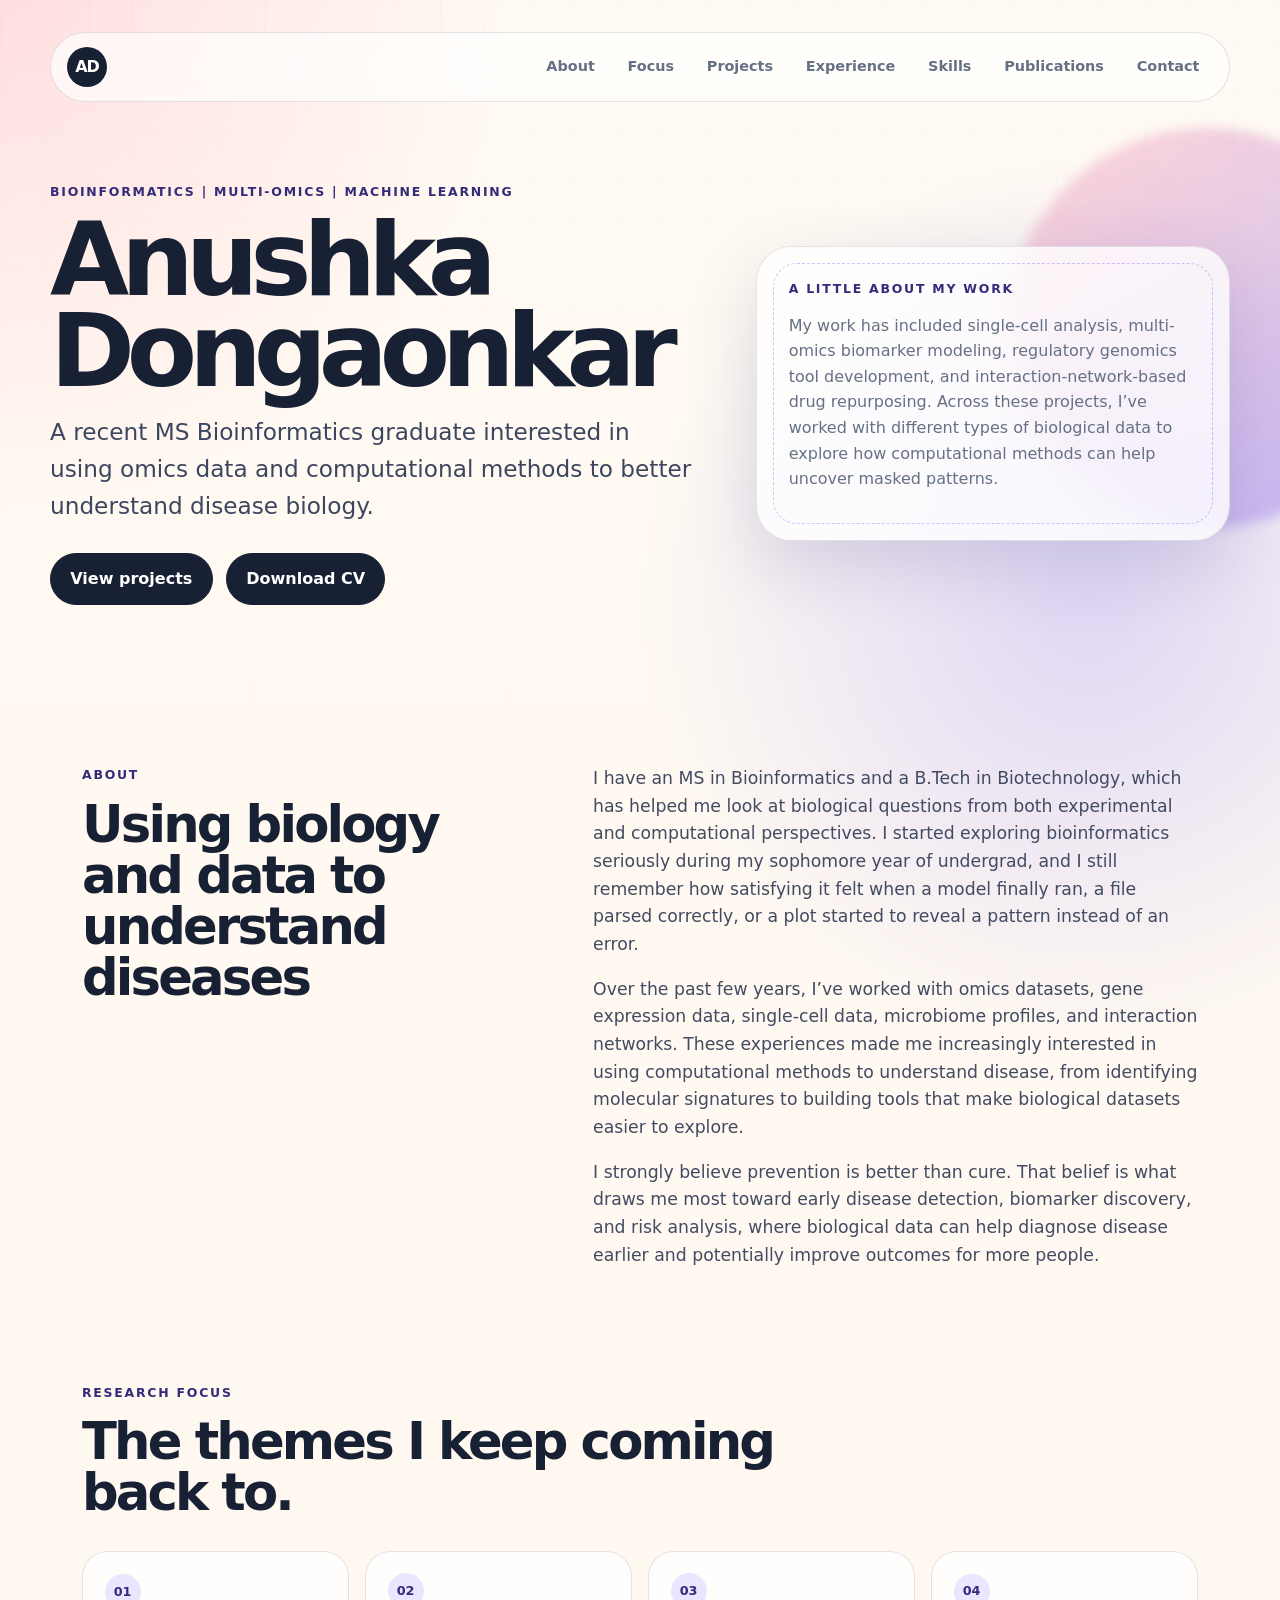
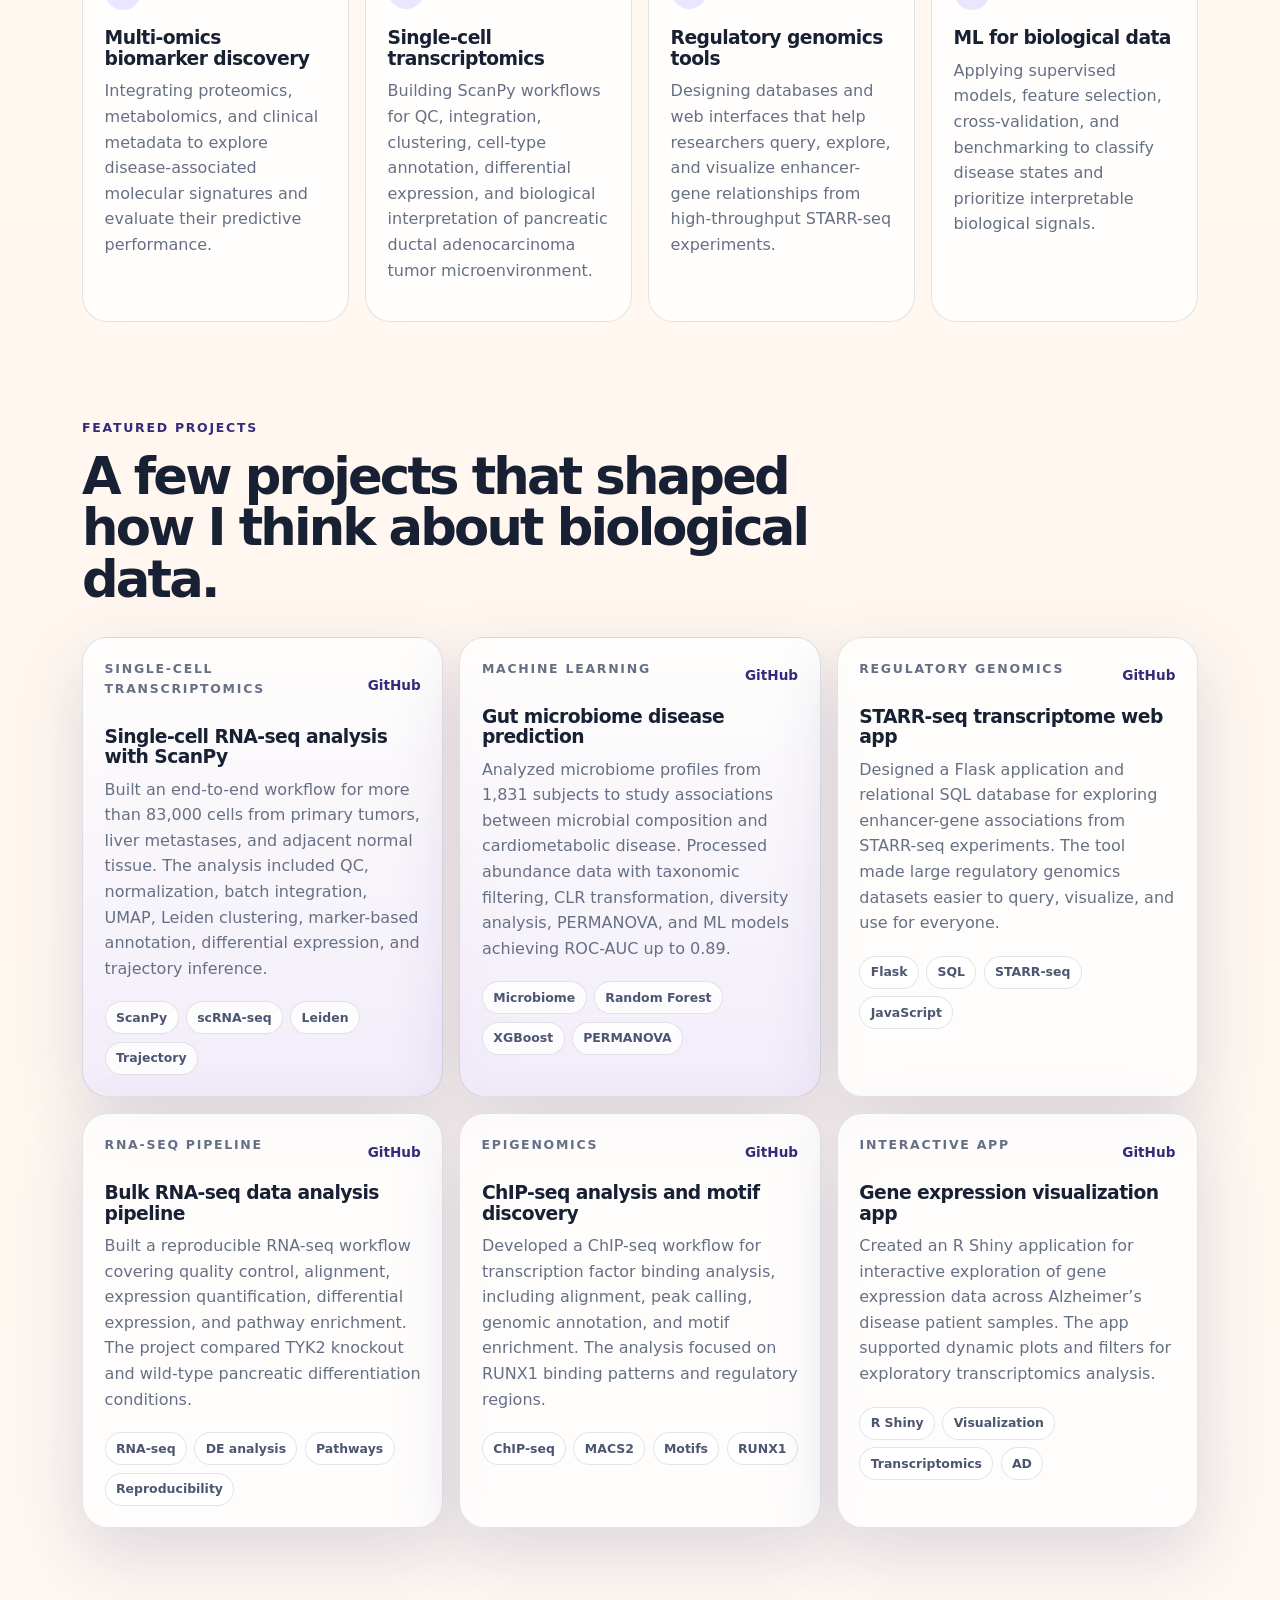
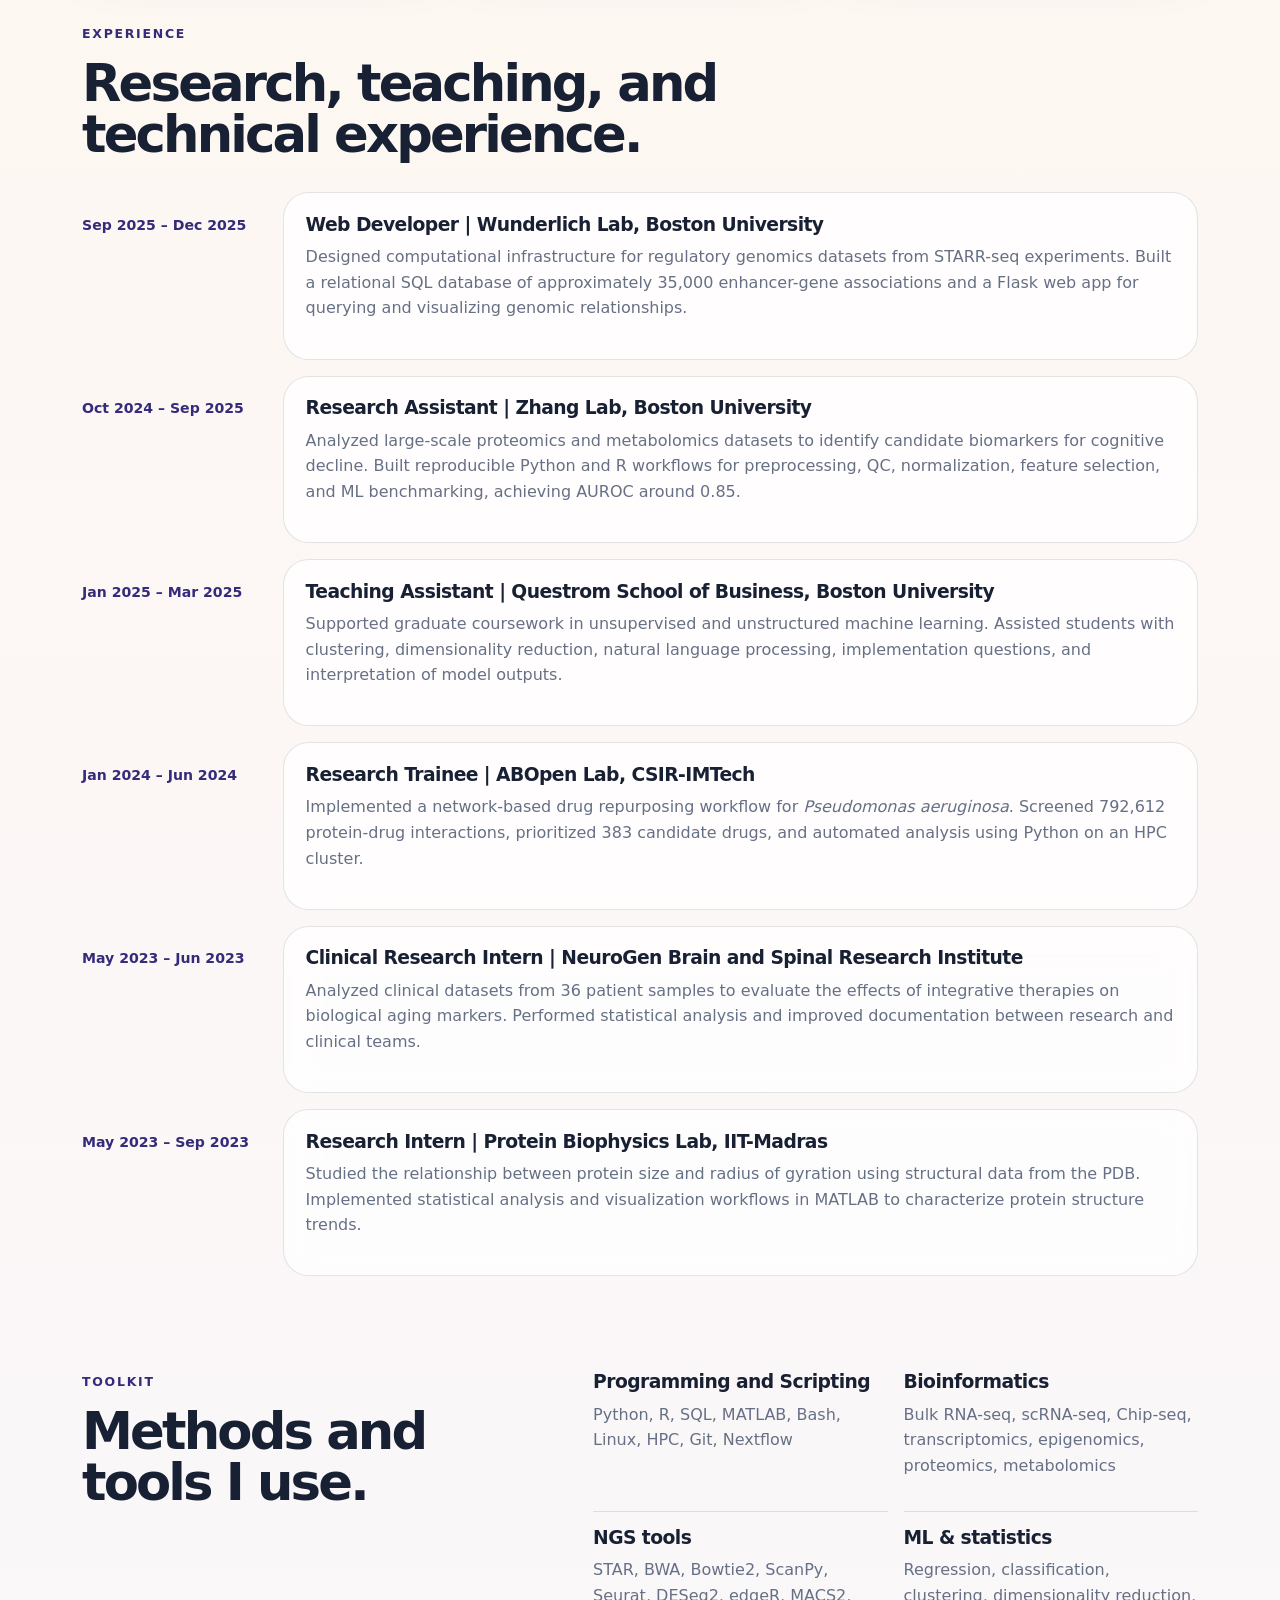
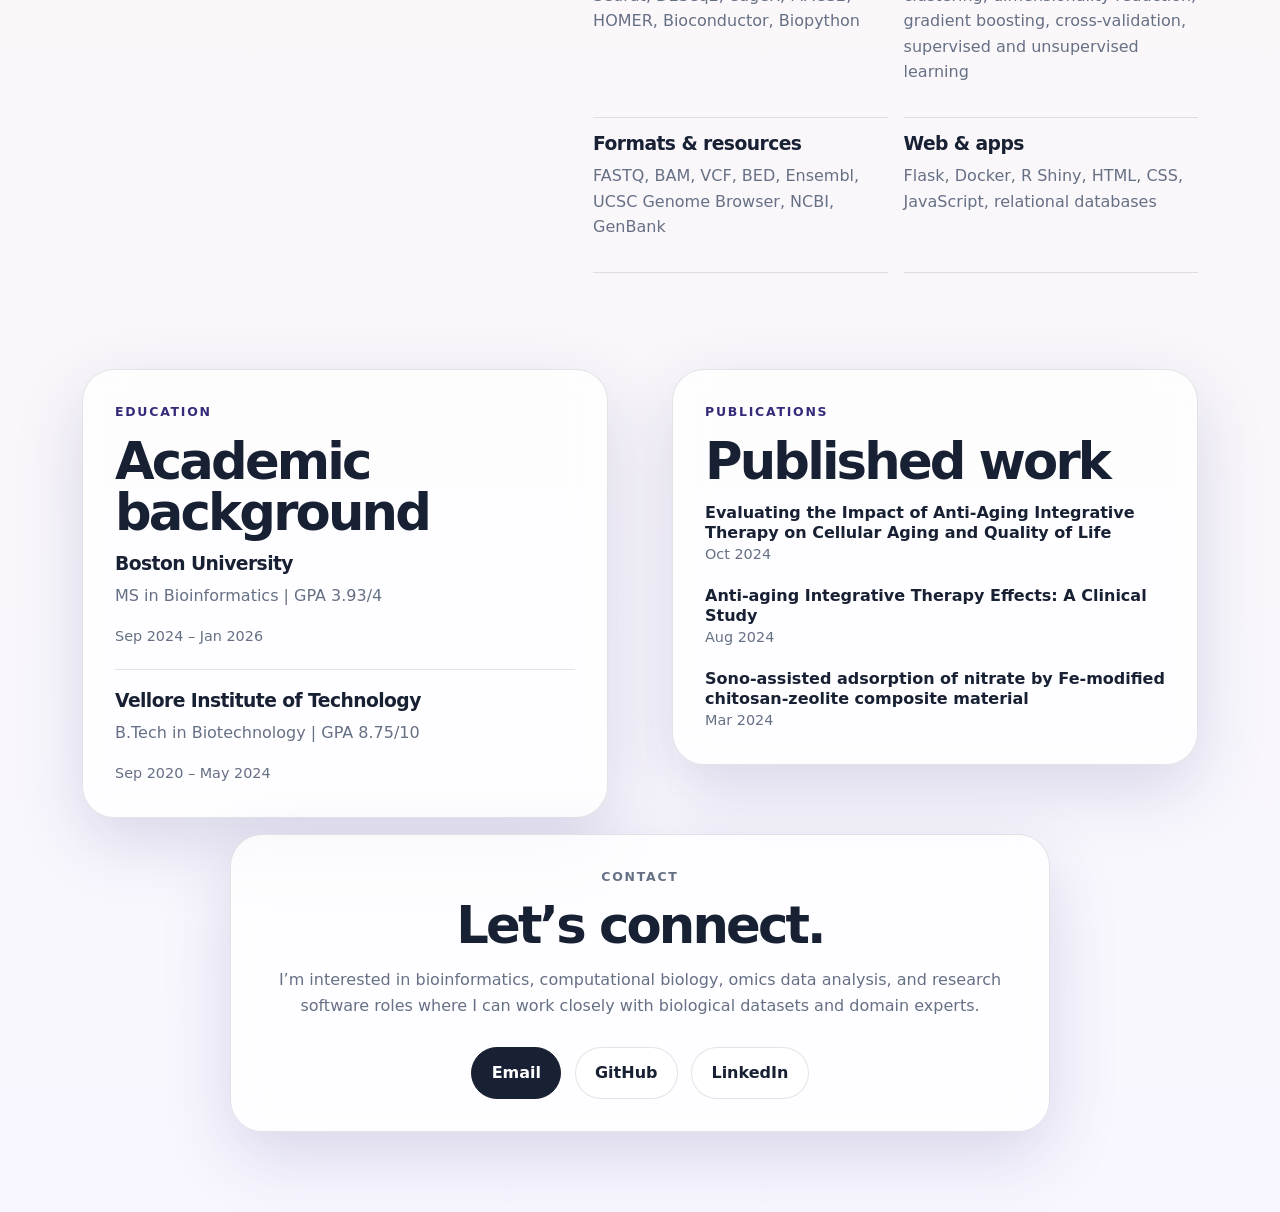
==== commit c16c8f48: "Revise portfolio content for clarity and focus Updated portfolio description and personal introducti" ====
--- a/index.html
+++ b/index.html
@@ -2,7 +2,7 @@
 <head>
   <meta charset="UTF-8" />
   <meta name="viewport" content="width=device-width, initial-scale=1.0" />
-  <meta name="description" content="Portfolio of Anushka Dongaonkar, a bioinformatics researcher building omics pipelines, biomarker models, and research tools." />
+  <meta name="description" content="Anushka Dongaonkar - Portfolio, bioinformatics researcher building omics pipelines, biomarker models, and research tools." />
   <title>Anushka Dongaonkar | Bioinformatics Portfolio</title>
   <link rel="stylesheet" href="./css/design.css" />
 </head>
@@ -28,7 +28,7 @@
         <p class="eyebrow">Bioinformatics | Multi-omics | Machine Learning</p>
         <h1>Anushka Dongaonkar</h1>
         <p class="hero-text">
-         I’m a recent MS Bioinformatics graduate interested in building reproducible workflows, biomarker models, and applying machine learning for omics data analysis.
+          A recent MS Bioinformatics graduate interested in using omics data and computational methods to better understand disease biology.
         </p>
         <div class="hero-actions">
           <a class="btn primary" href="#projects">View projects</a>
@@ -39,22 +39,8 @@
       <aside class="hero-card" aria-label="Portfolio highlights">
         <h3 class="card-kicker">A little about my work</h3>
         <p>
-          I’ve worked across omics analysis, statistical modeling, and small research tools, and I’m excited to keep growing at the intersection of biology and data.
-        </p>
-        <div class="mini-stats">
-          <div>
-            <strong>83K+</strong>
-            <span>single cells analyzed</span>
-          </div>
-          <div>
-            <strong>0.83</strong>
-            <span>best EMCI classification ROC-AUC</span>
-          </div>
-          <div>
-            <strong>35K</strong>
-            <span>enhancer-gene records modeled</span>
-          </div>
-        </div>
+          My work has included single-cell analysis, multi-omics biomarker modeling, regulatory genomics tool development, and interaction-network-based drug repurposing. Across these projects, I’ve worked with different types of biological data to explore how computational methods can help uncover masked patterns.
+        </p>
       </aside>
     </section>
   </header>
@@ -67,13 +53,13 @@
       </div>
       <div class="about-copy">
         <p>
-          I’m a MS Bioinformatics graduate from Boston University. Through research, coursework, and independent projects, I’ve worked in NGS data analysis, multi-omics integration, machine learning, and reproducible computational workflows.
+          I have an MS in Bioinformatics and a B.Tech in Biotechnology, which has helped me look at biological questions from both experimental and computational perspectives. I started exploring bioinformatics seriously during my sophomore year of undergrad, and I still remember how satisfying it felt when a model finally ran, a file parsed correctly, or a plot started to reveal a pattern instead of an error.
         </p>
         <p>
-          I enjoy projects where there is a real biological question behind the data. I’m still early in my career, but I like learning by building, whether that means working through messy datasets, testing different analysis approaches, or turning results into something useful. 
+          Over the past few years, I’ve worked with omics datasets, gene expression data, single-cell data, microbiome profiles, and interaction networks. These experiences made me increasingly interested in using computational methods to understand disease, from identifying molecular signatures to building tools that make biological datasets easier to explore.
         </p>
         <p>
-          Through my past projects, I’ve realized that real-world biological data and questions related to disease prevention, early detection, and biomarker discovery are what excite me the most.
+          I strongly believe prevention is better than cure. That belief is what draws me most toward early disease detection, biomarker discovery, and risk analysis, where biological data can help diagnose disease earlier and potentially improve outcomes for more people.
         </p>
       </div>
     </section>
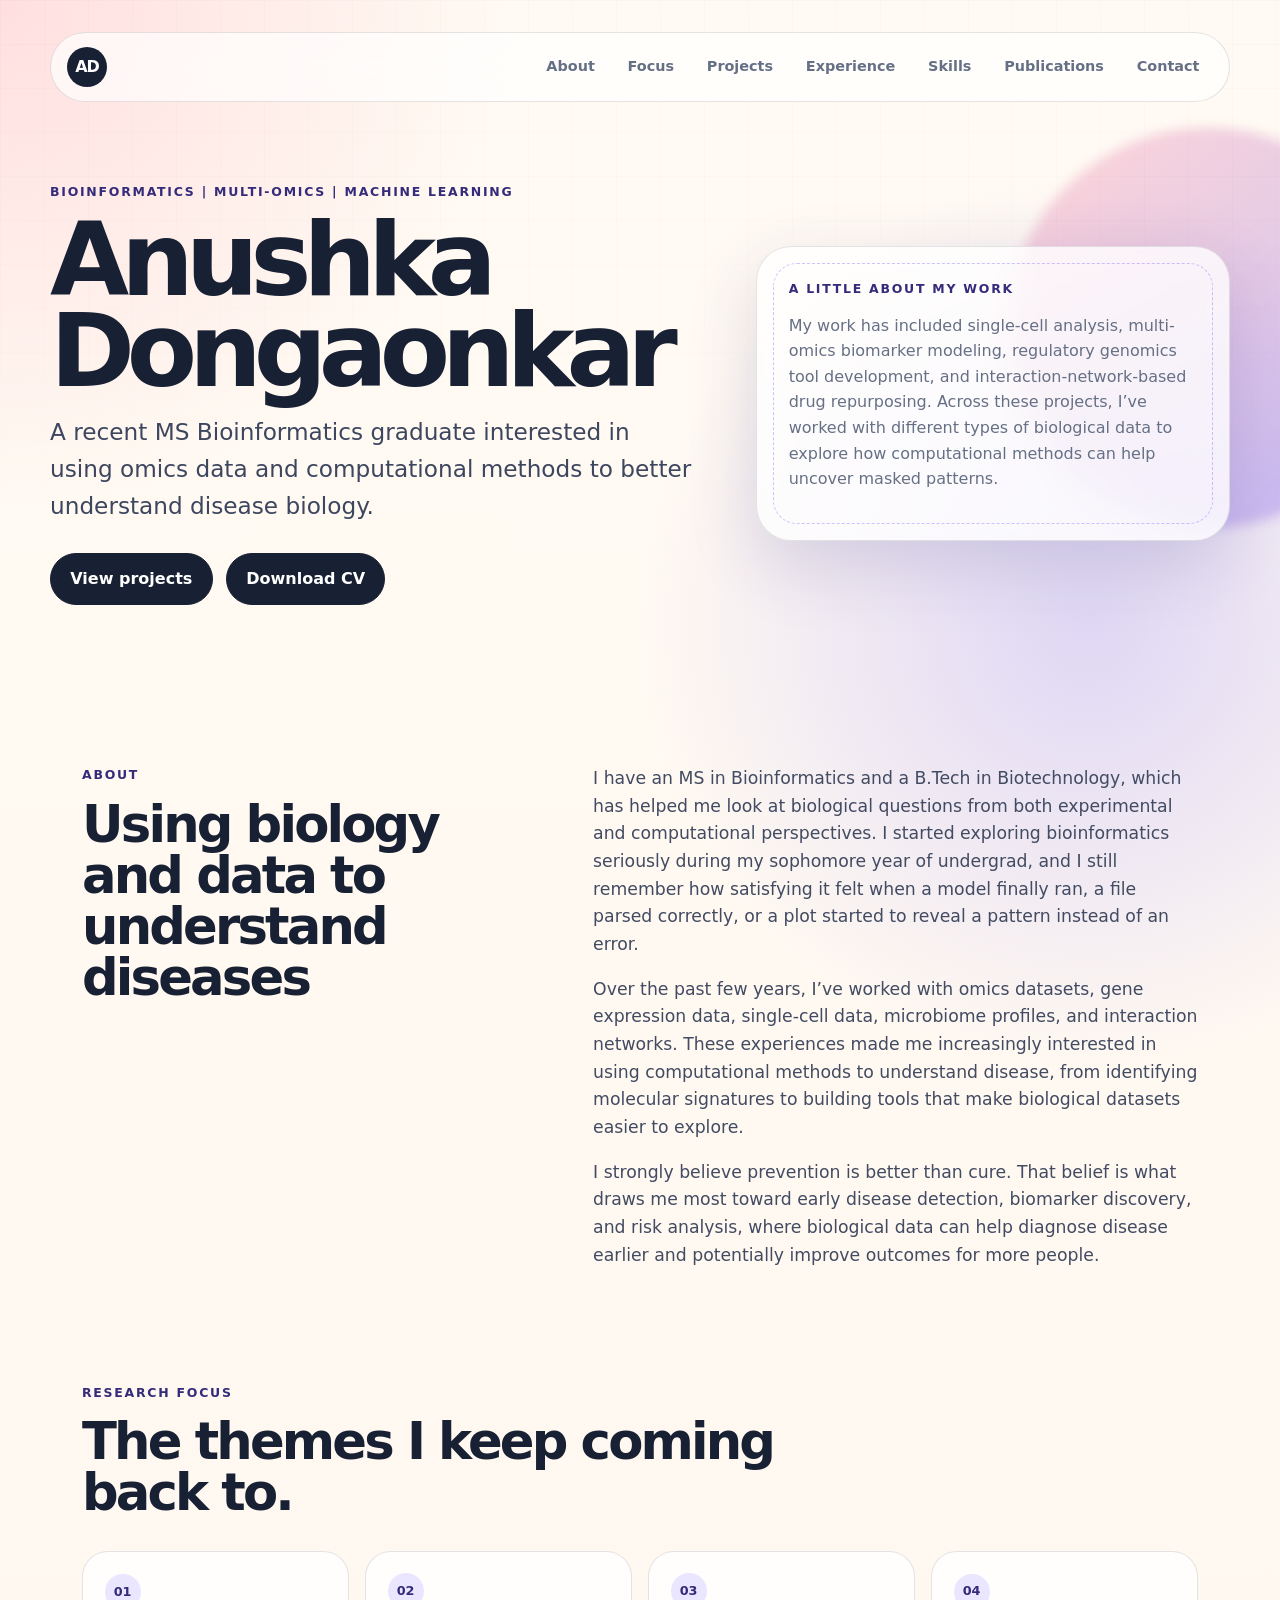
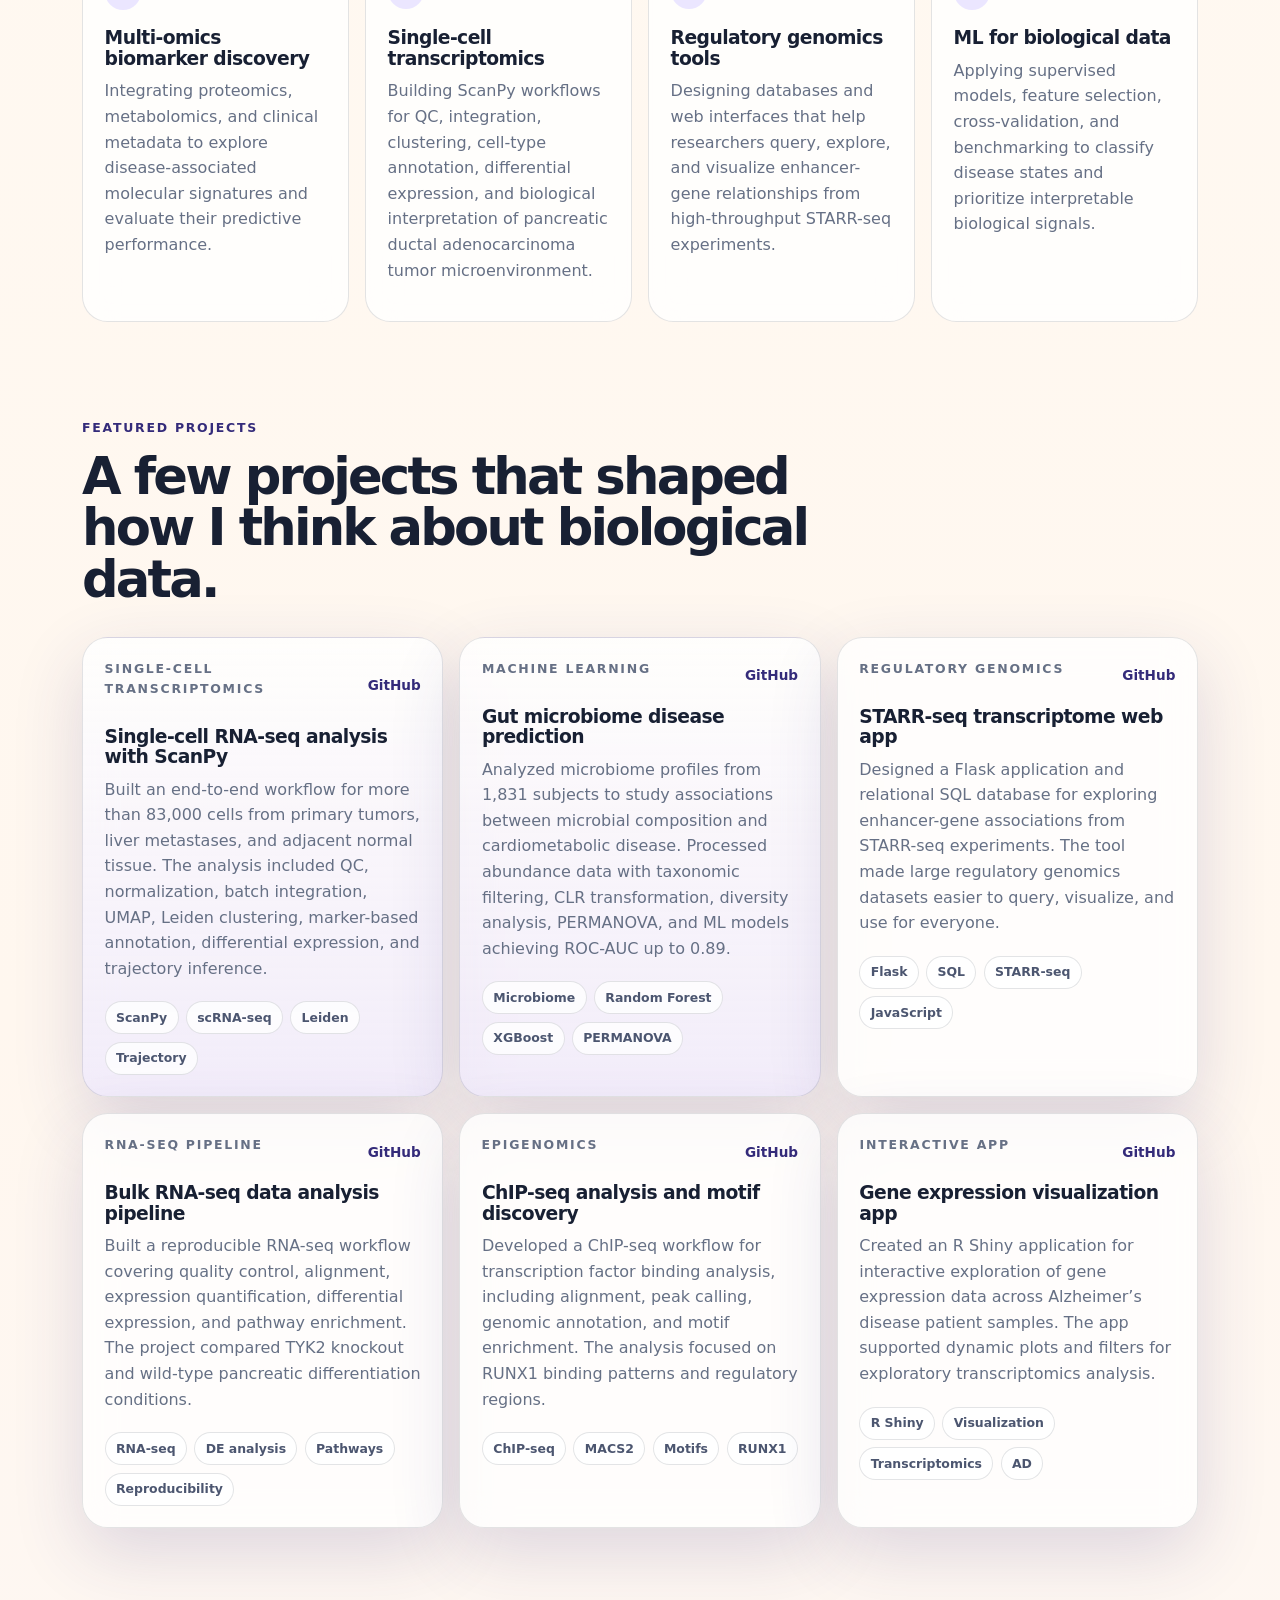
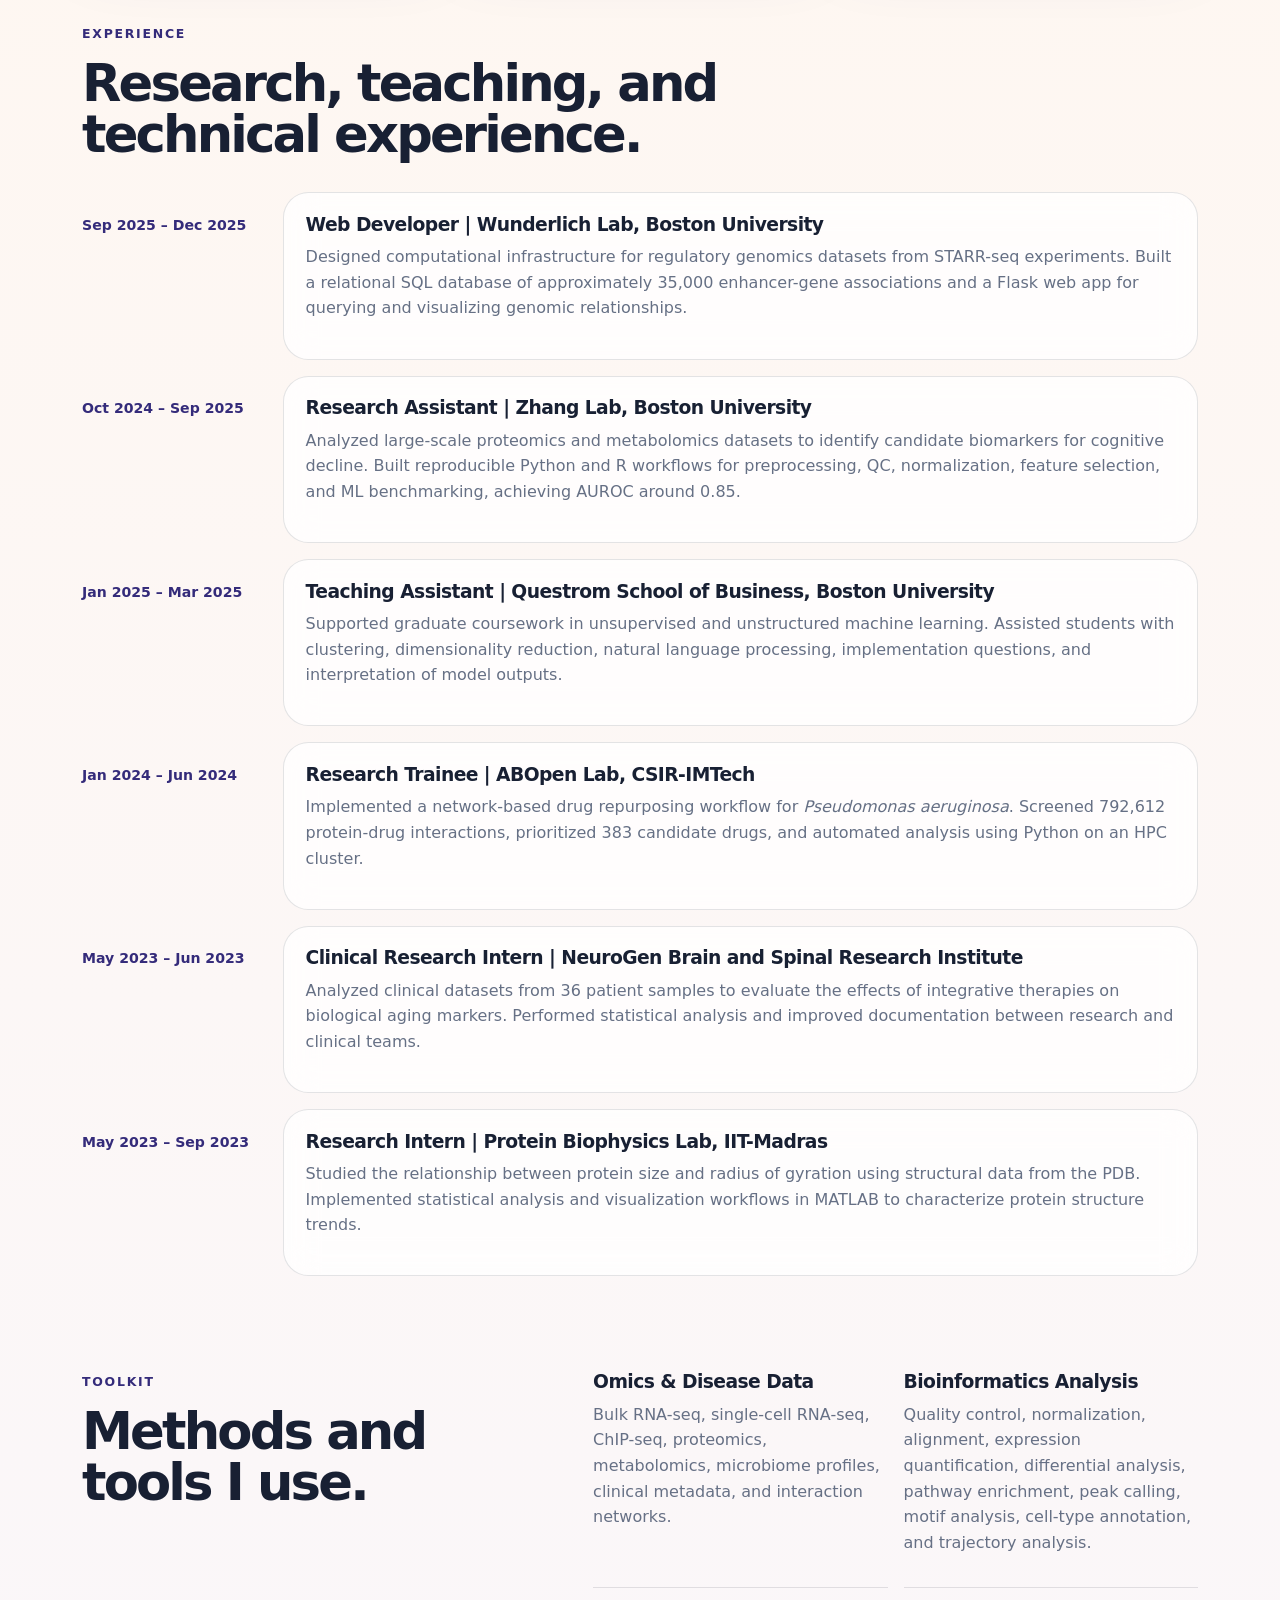
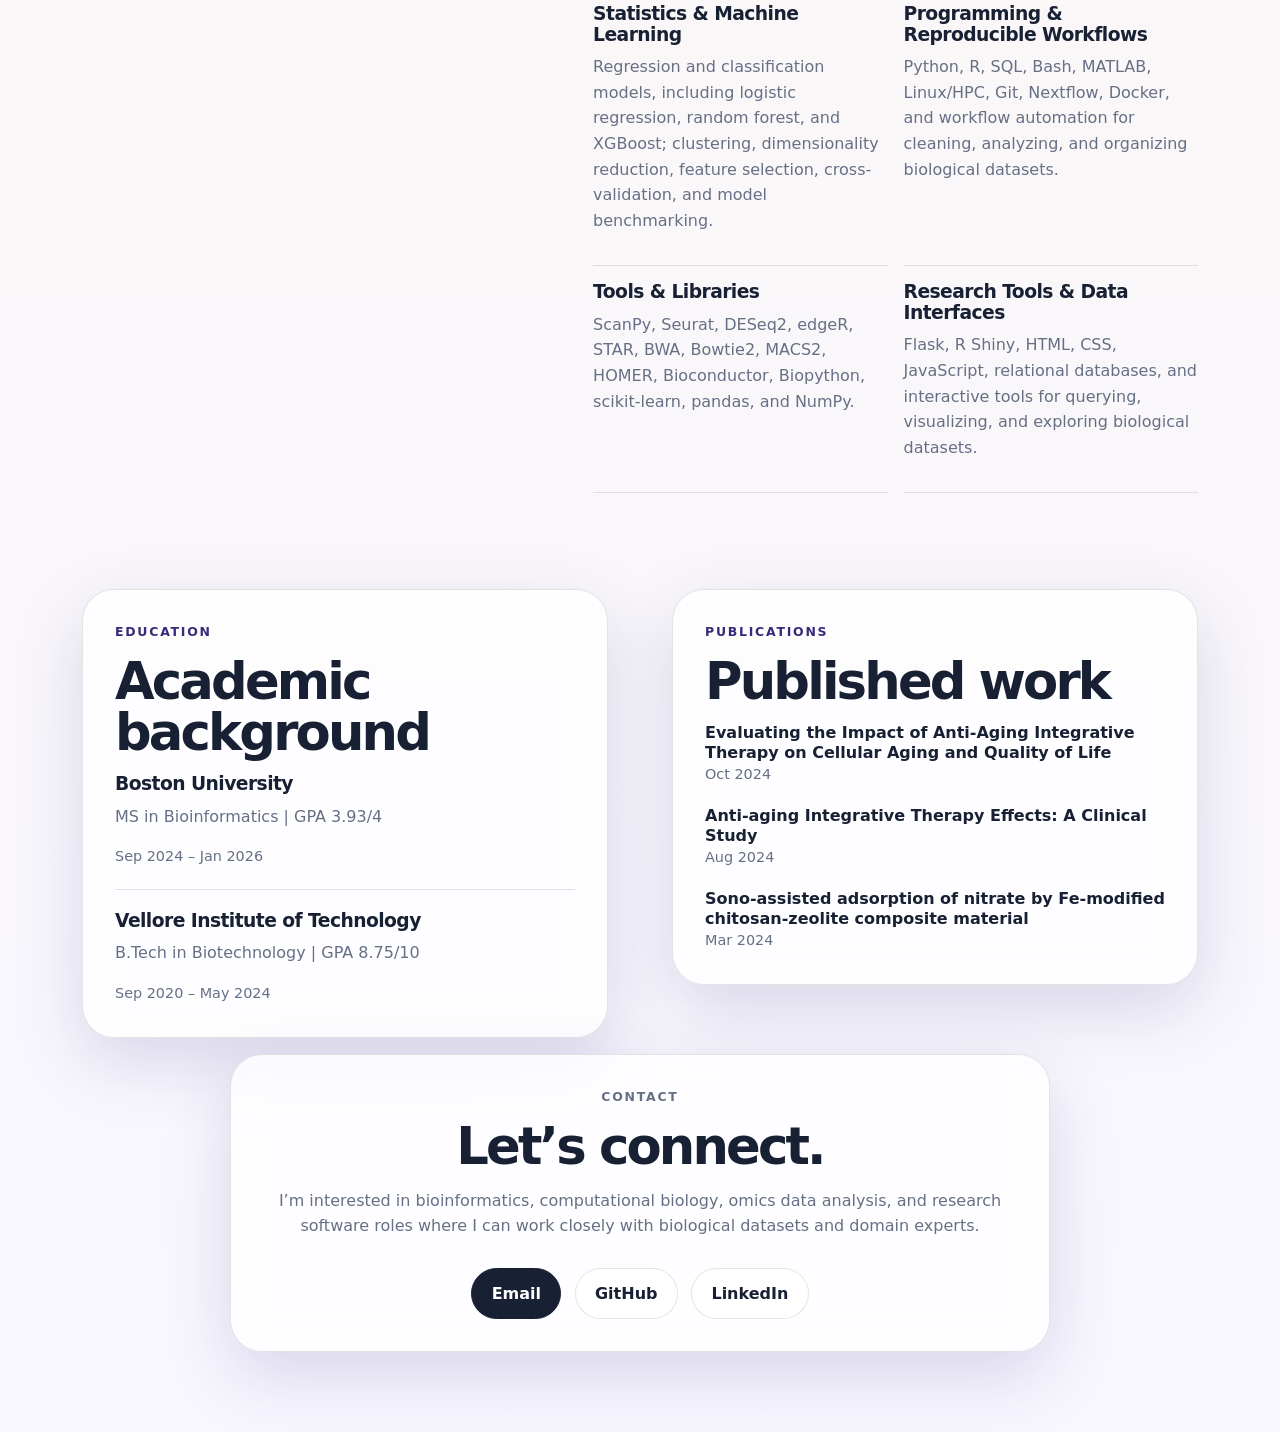
==== commit 2f692b8a: "Revise skill sections in index.html" ====
--- a/index.html
+++ b/index.html
@@ -249,30 +249,48 @@
         <p class="section-label">Toolkit</p>
         <h2>Methods and tools I use.</h2>
       </div>
+      
       <div class="skill-columns">
         <div class="skill-block">
-          <h3>Programming and Scripting</h3>
-          <p>Python, R, SQL, MATLAB, Bash, Linux, HPC, Git, Nextflow</p>
-        </div>
-        <div class="skill-block">
-          <h3>Bioinformatics</h3>
-          <p>Bulk RNA-seq, scRNA-seq, Chip-seq, transcriptomics, epigenomics, proteomics, metabolomics</p>
-        </div>
-        <div class="skill-block">
-          <h3>NGS tools</h3>
-          <p>STAR, BWA, Bowtie2, ScanPy, Seurat, DESeq2, edgeR, MACS2, HOMER, Bioconductor, Biopython</p>
-        </div>
-        <div class="skill-block">
-          <h3>ML & statistics</h3>
-          <p>Regression, classification, clustering, dimensionality reduction, gradient boosting, cross-validation, supervised and unsupervised learning</p>
-        </div>
-        <div class="skill-block">
-          <h3>Formats & resources</h3>
-          <p>FASTQ, BAM, VCF, BED, Ensembl, UCSC Genome Browser, NCBI, GenBank</p>
-        </div>
-        <div class="skill-block">
-          <h3>Web & apps</h3>
-          <p>Flask, Docker, R Shiny, HTML, CSS, JavaScript, relational databases</p>
+          <h3>Omics & Disease Data</h3>
+          <p>
+            Bulk RNA-seq, single-cell RNA-seq, ChIP-seq, proteomics, metabolomics, microbiome profiles, clinical metadata, and interaction networks.
+          </p>
+        </div>
+    
+        <div class="skill-block">
+          <h3>Bioinformatics Analysis</h3>
+          <p>
+            Quality control, normalization, alignment, expression quantification, differential analysis, pathway enrichment, peak calling, motif analysis, cell-type annotation, and trajectory analysis.
+          </p>
+        </div>
+    
+        <div class="skill-block">
+          <h3>Statistics & Machine Learning</h3>
+          <p>
+            Regression and classification models, including logistic regression, random forest, and XGBoost; clustering, dimensionality reduction, feature selection, cross-validation, and model benchmarking.
+          </p>
+        </div>
+    
+        <div class="skill-block">
+          <h3>Programming & Reproducible Workflows</h3>
+          <p>
+            Python, R, SQL, Bash, MATLAB, Linux/HPC, Git, Nextflow, Docker, and workflow automation for cleaning, analyzing, and organizing biological datasets.
+          </p>
+        </div>
+    
+        <div class="skill-block">
+          <h3>Tools & Libraries</h3>
+          <p>
+            ScanPy, Seurat, DESeq2, edgeR, STAR, BWA, Bowtie2, MACS2, HOMER, Bioconductor, Biopython, scikit-learn, pandas, and NumPy.
+          </p>
+        </div>
+    
+        <div class="skill-block">
+          <h3>Research Tools & Data Interfaces</h3>
+          <p>
+            Flask, R Shiny, HTML, CSS, JavaScript, relational databases, and interactive tools for querying, visualizing, and exploring biological datasets.
+          </p>
         </div>
       </div>
     </section>
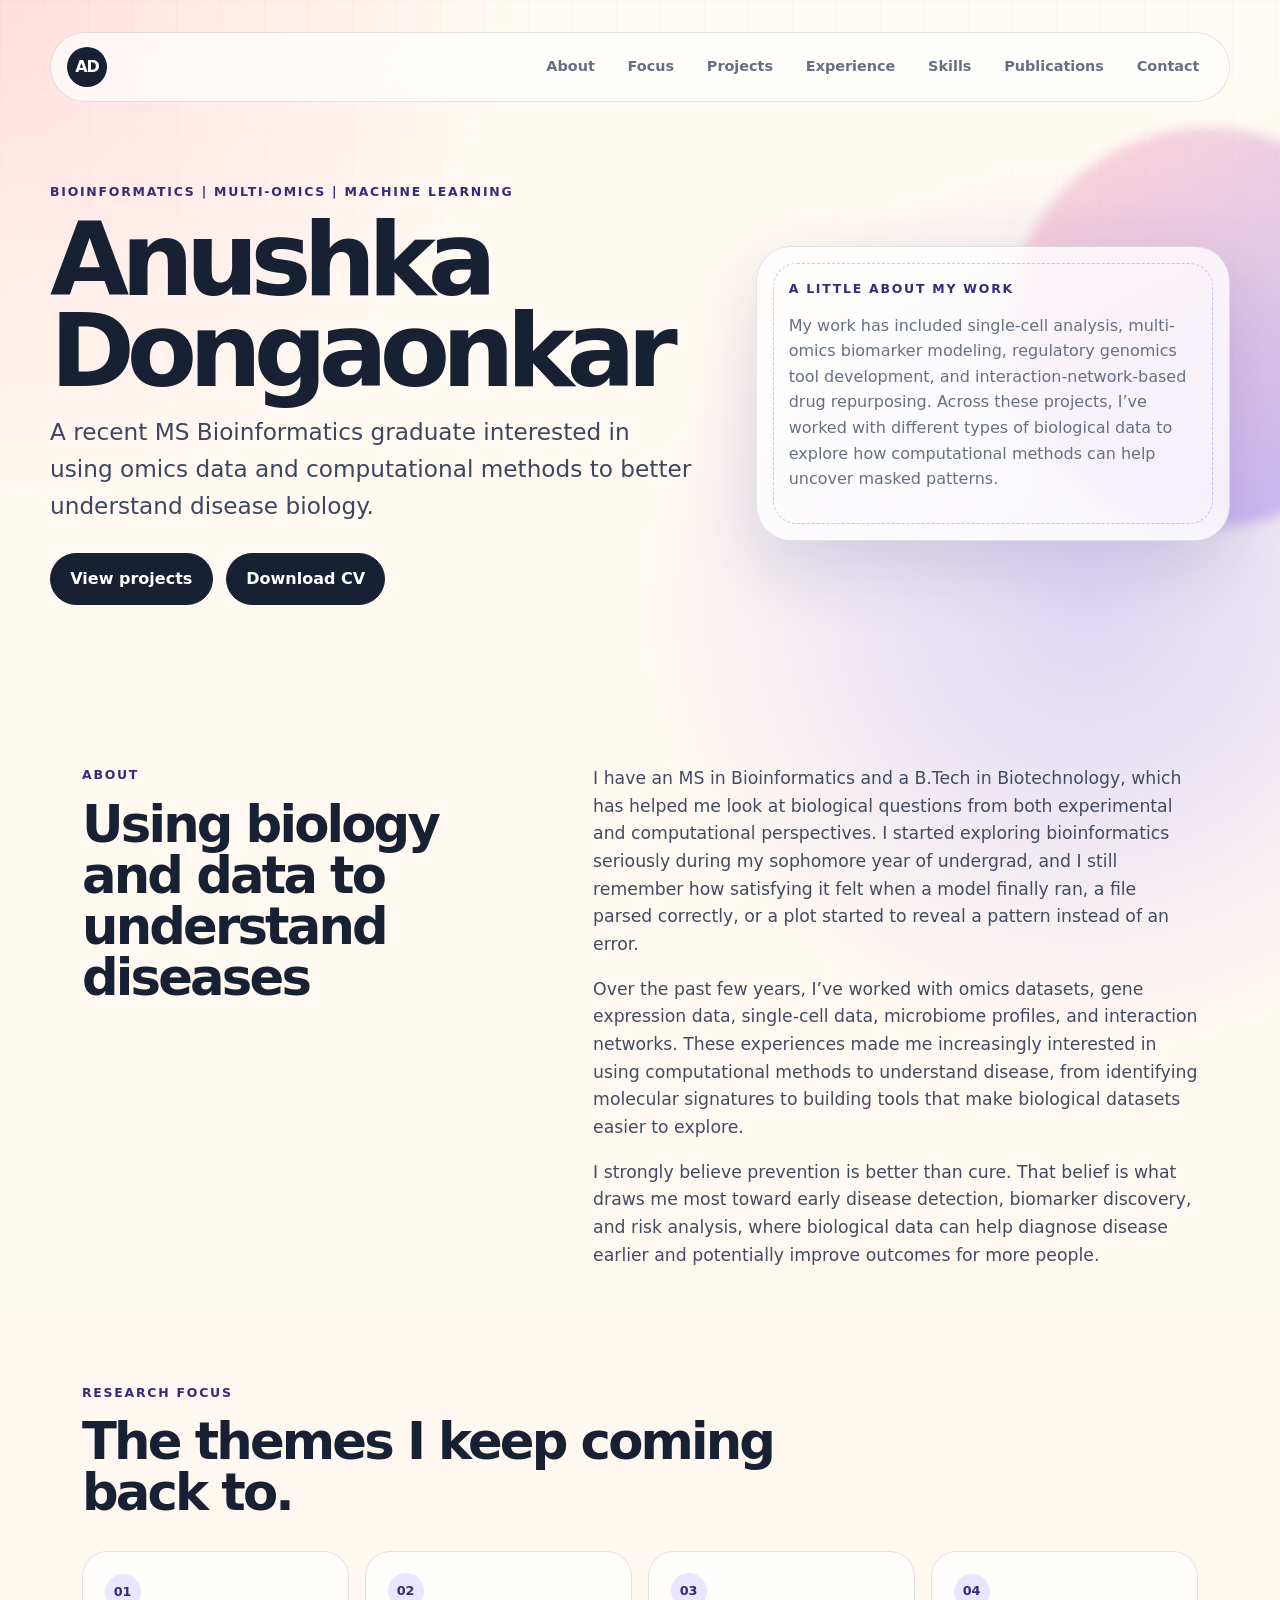
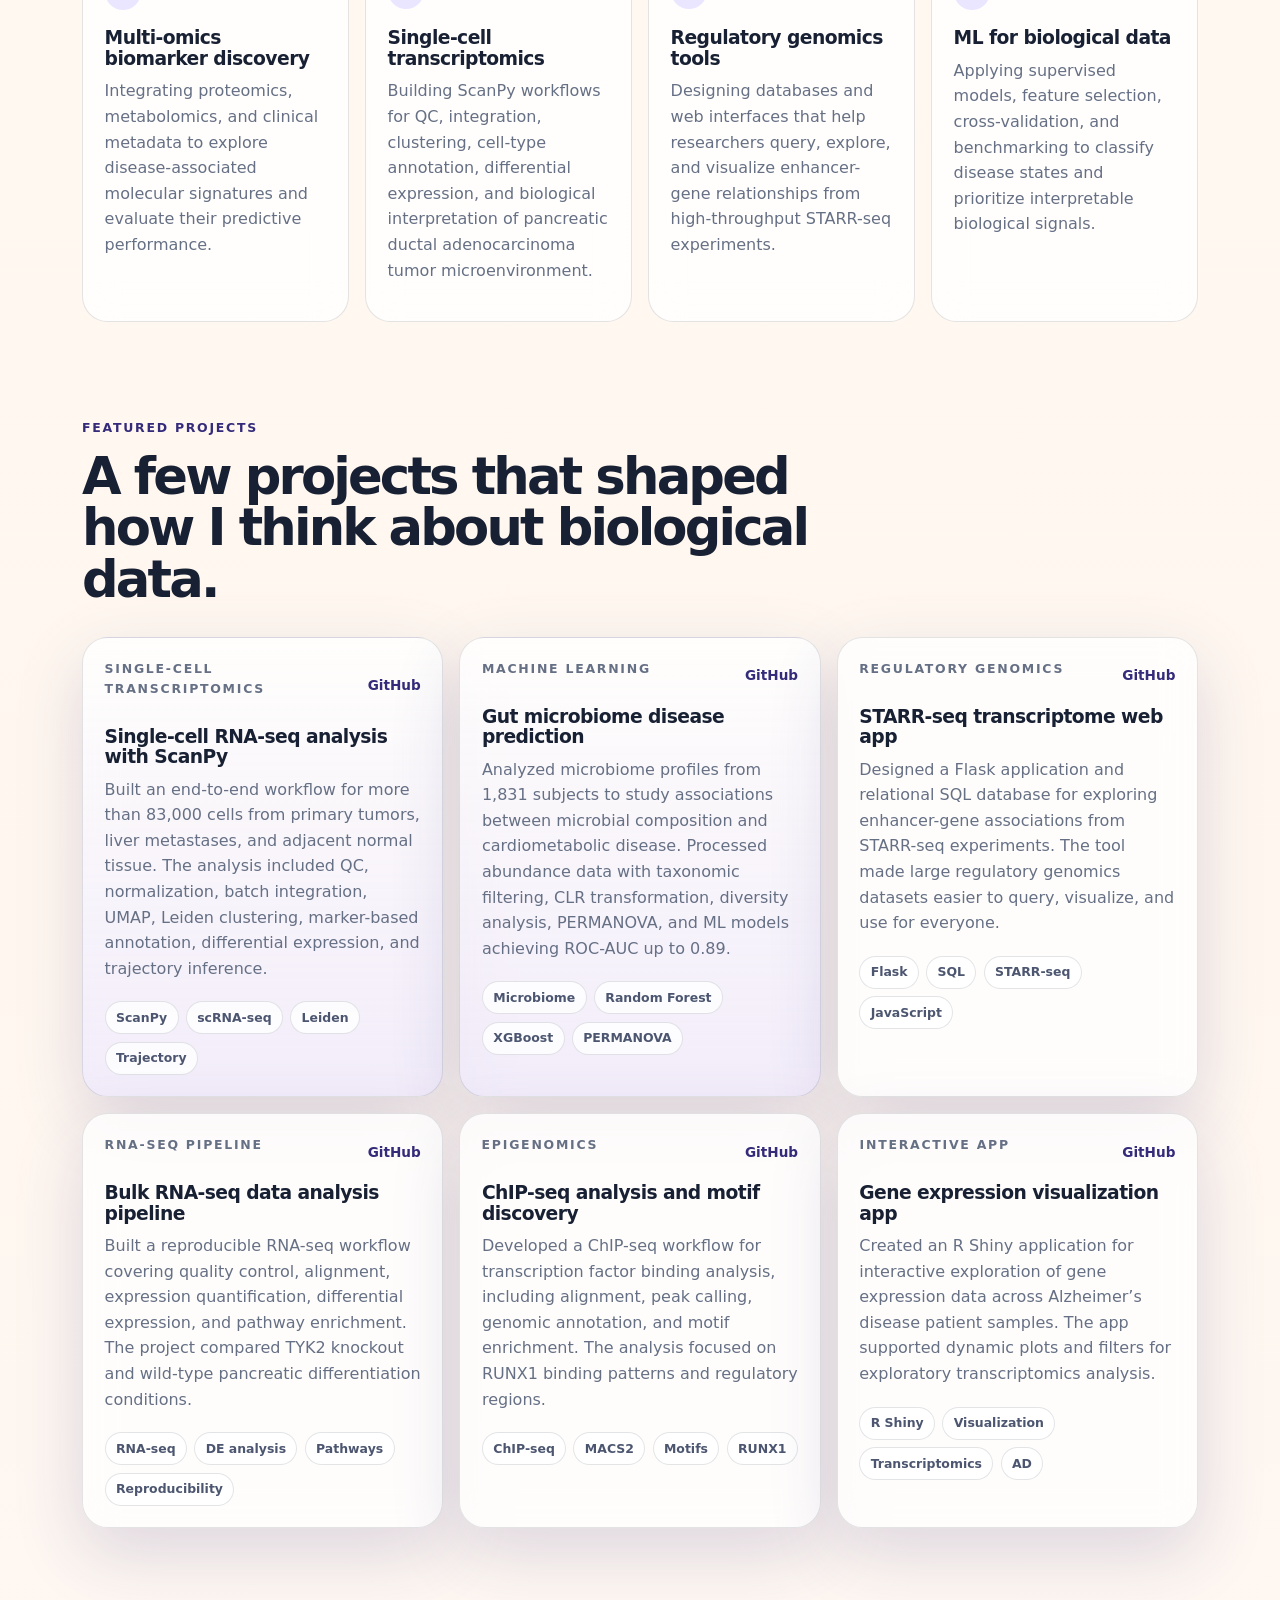
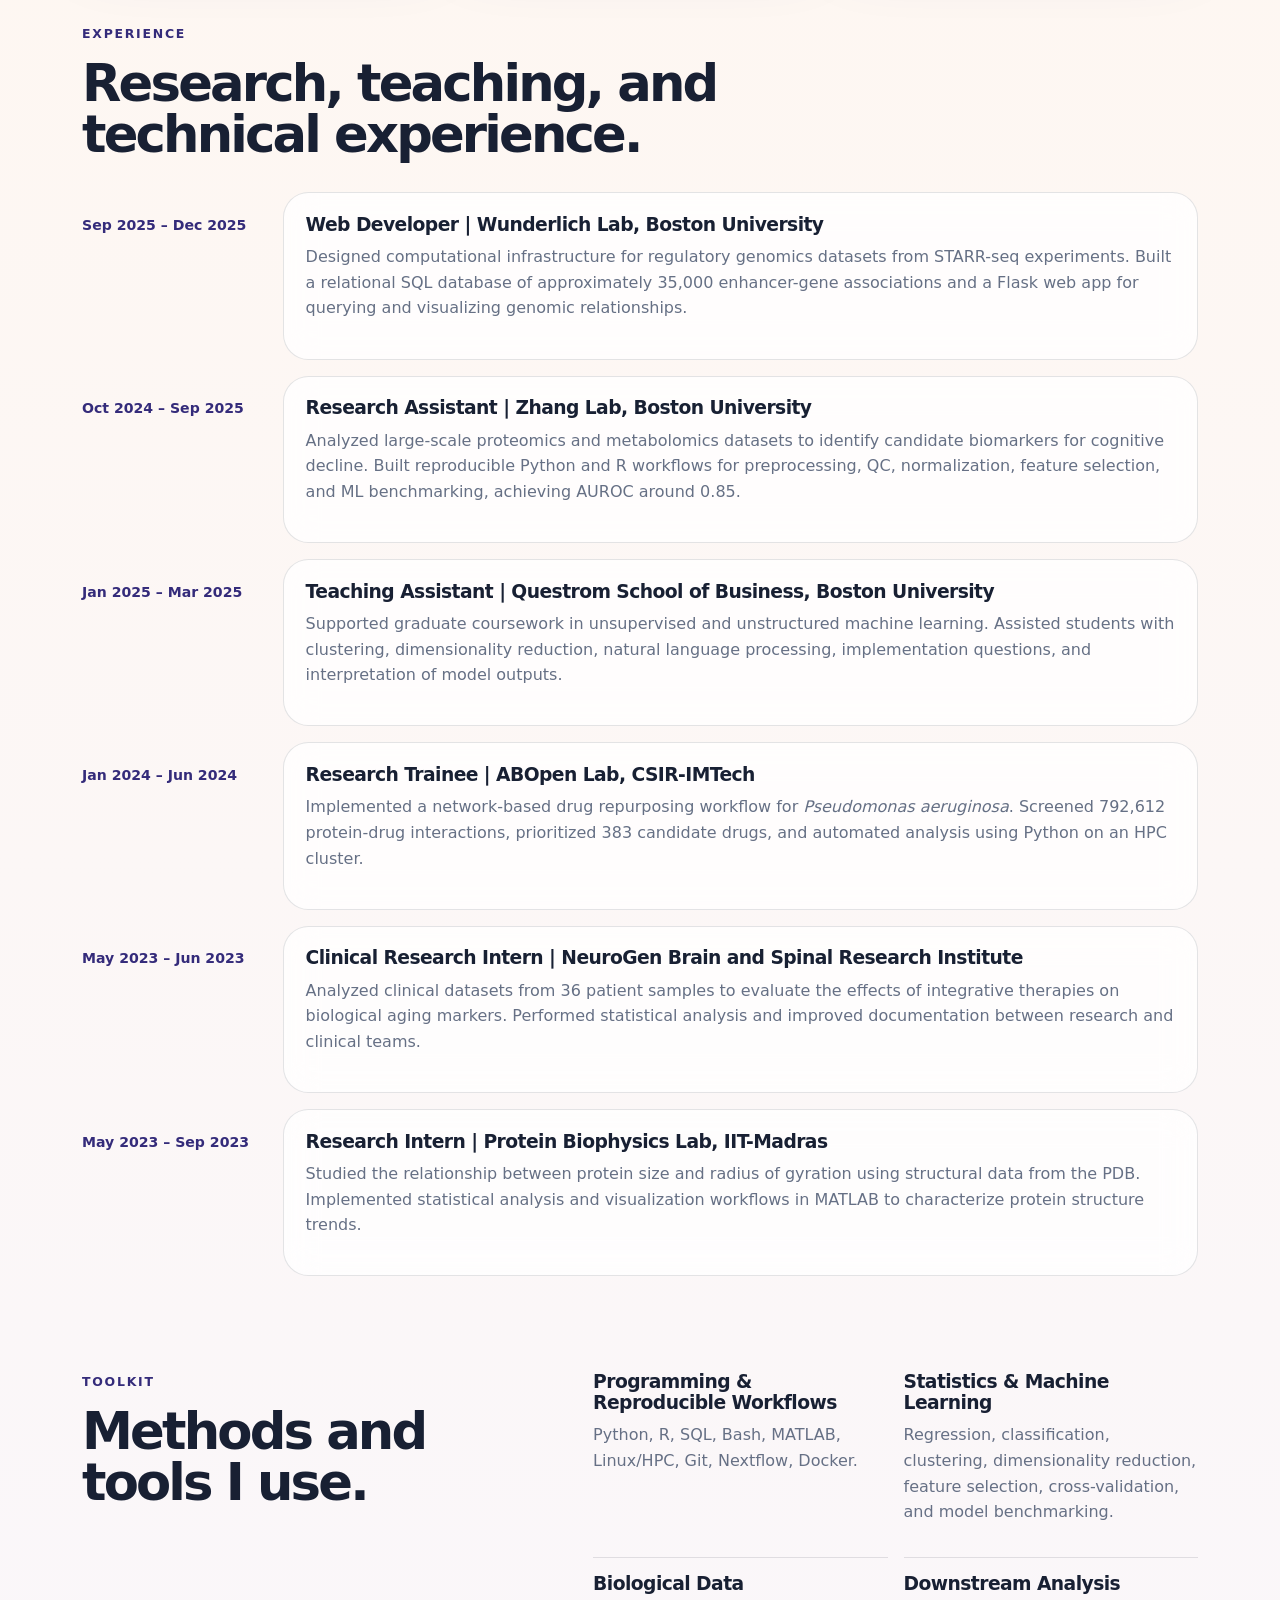
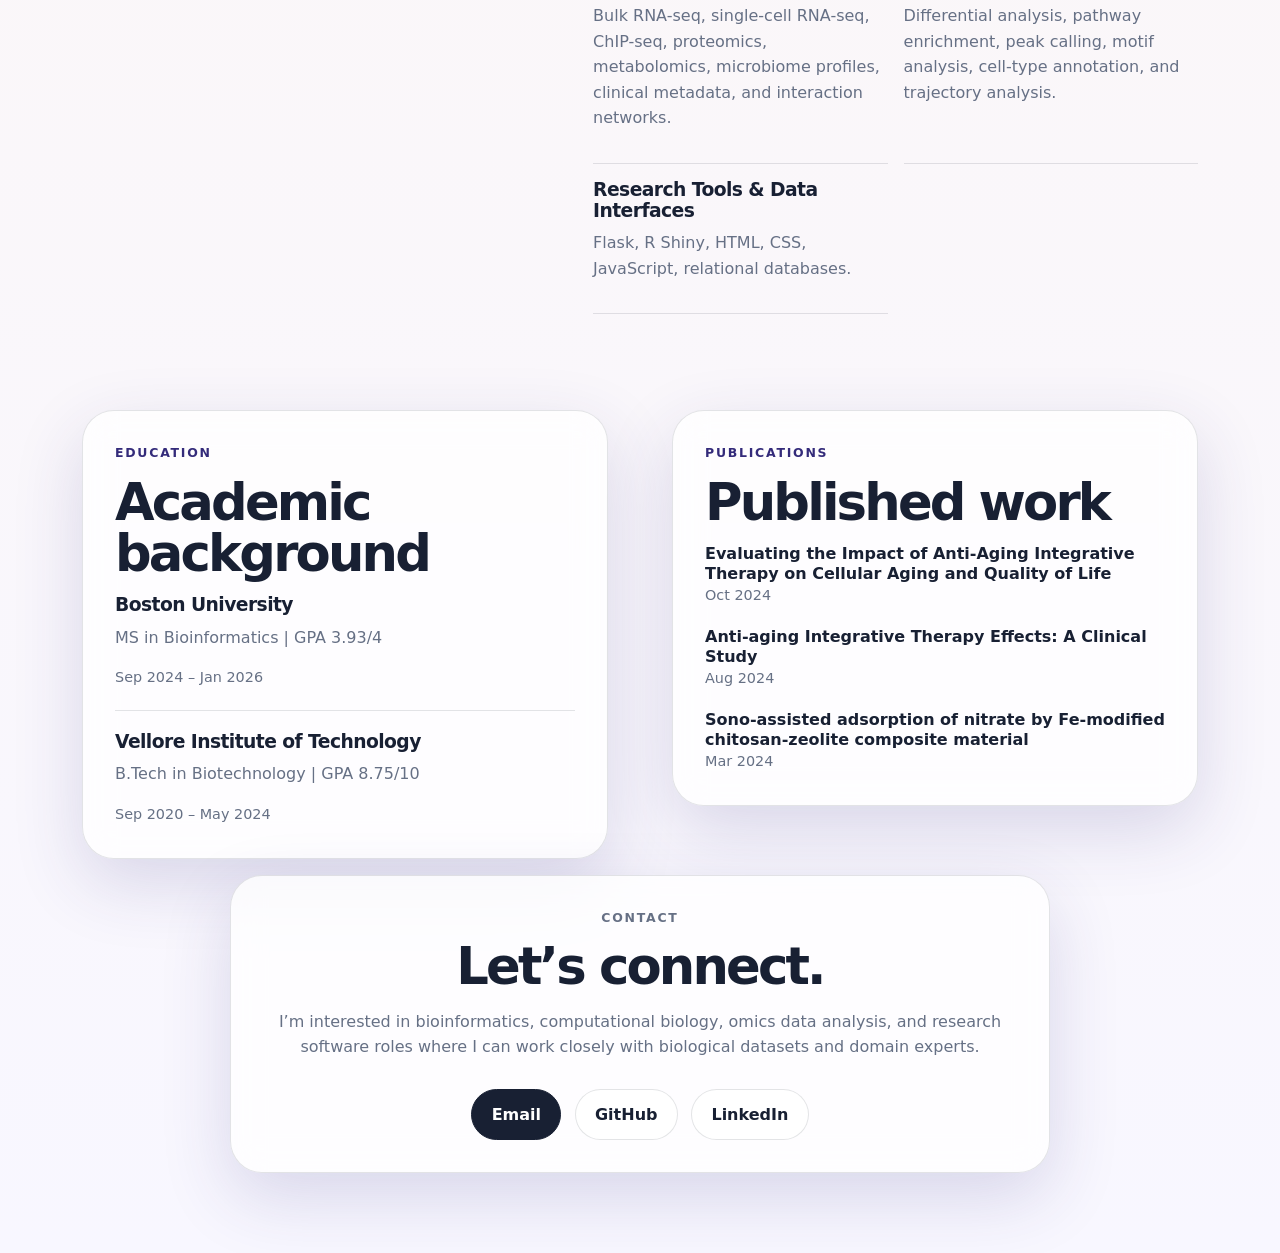
==== commit fb0829a1: "Minor update" ====
--- a/index.html
+++ b/index.html
@@ -252,46 +252,40 @@
       
       <div class="skill-columns">
         <div class="skill-block">
-          <h3>Omics & Disease Data</h3>
+          <h3>Programming & Reproducible Workflows</h3>
+          <p>
+            Python, R, SQL, Bash, MATLAB, Linux/HPC, Git, Nextflow, Docker.
+          </p>
+        </div>
+
+        <div class="skill-block">
+          <h3>Statistics & Machine Learning</h3>
+          <p>
+            Regression, classification, clustering, dimensionality reduction, feature selection, cross-validation, and model benchmarking.
+          </p>
+        </div>
+        
+        <div class="skill-block">
+          <h3>Biological Data</h3>
           <p>
             Bulk RNA-seq, single-cell RNA-seq, ChIP-seq, proteomics, metabolomics, microbiome profiles, clinical metadata, and interaction networks.
           </p>
         </div>
     
         <div class="skill-block">
-          <h3>Bioinformatics Analysis</h3>
-          <p>
-            Quality control, normalization, alignment, expression quantification, differential analysis, pathway enrichment, peak calling, motif analysis, cell-type annotation, and trajectory analysis.
+          <h3>Downstream Analysis</h3>
+          <p>
+            Differential analysis, pathway enrichment, peak calling, motif analysis, cell-type annotation, and trajectory analysis.
           </p>
         </div>
     
         <div class="skill-block">
-          <h3>Statistics & Machine Learning</h3>
-          <p>
-            Regression and classification models, including logistic regression, random forest, and XGBoost; clustering, dimensionality reduction, feature selection, cross-validation, and model benchmarking.
-          </p>
-        </div>
-    
-        <div class="skill-block">
-          <h3>Programming & Reproducible Workflows</h3>
-          <p>
-            Python, R, SQL, Bash, MATLAB, Linux/HPC, Git, Nextflow, Docker, and workflow automation for cleaning, analyzing, and organizing biological datasets.
-          </p>
-        </div>
-    
-        <div class="skill-block">
-          <h3>Tools & Libraries</h3>
-          <p>
-            ScanPy, Seurat, DESeq2, edgeR, STAR, BWA, Bowtie2, MACS2, HOMER, Bioconductor, Biopython, scikit-learn, pandas, and NumPy.
-          </p>
-        </div>
-    
-        <div class="skill-block">
           <h3>Research Tools & Data Interfaces</h3>
           <p>
-            Flask, R Shiny, HTML, CSS, JavaScript, relational databases, and interactive tools for querying, visualizing, and exploring biological datasets.
-          </p>
-        </div>
+            Flask, R Shiny, HTML, CSS, JavaScript, relational databases.
+          </p>
+        </div>
+        
       </div>
     </section>
 
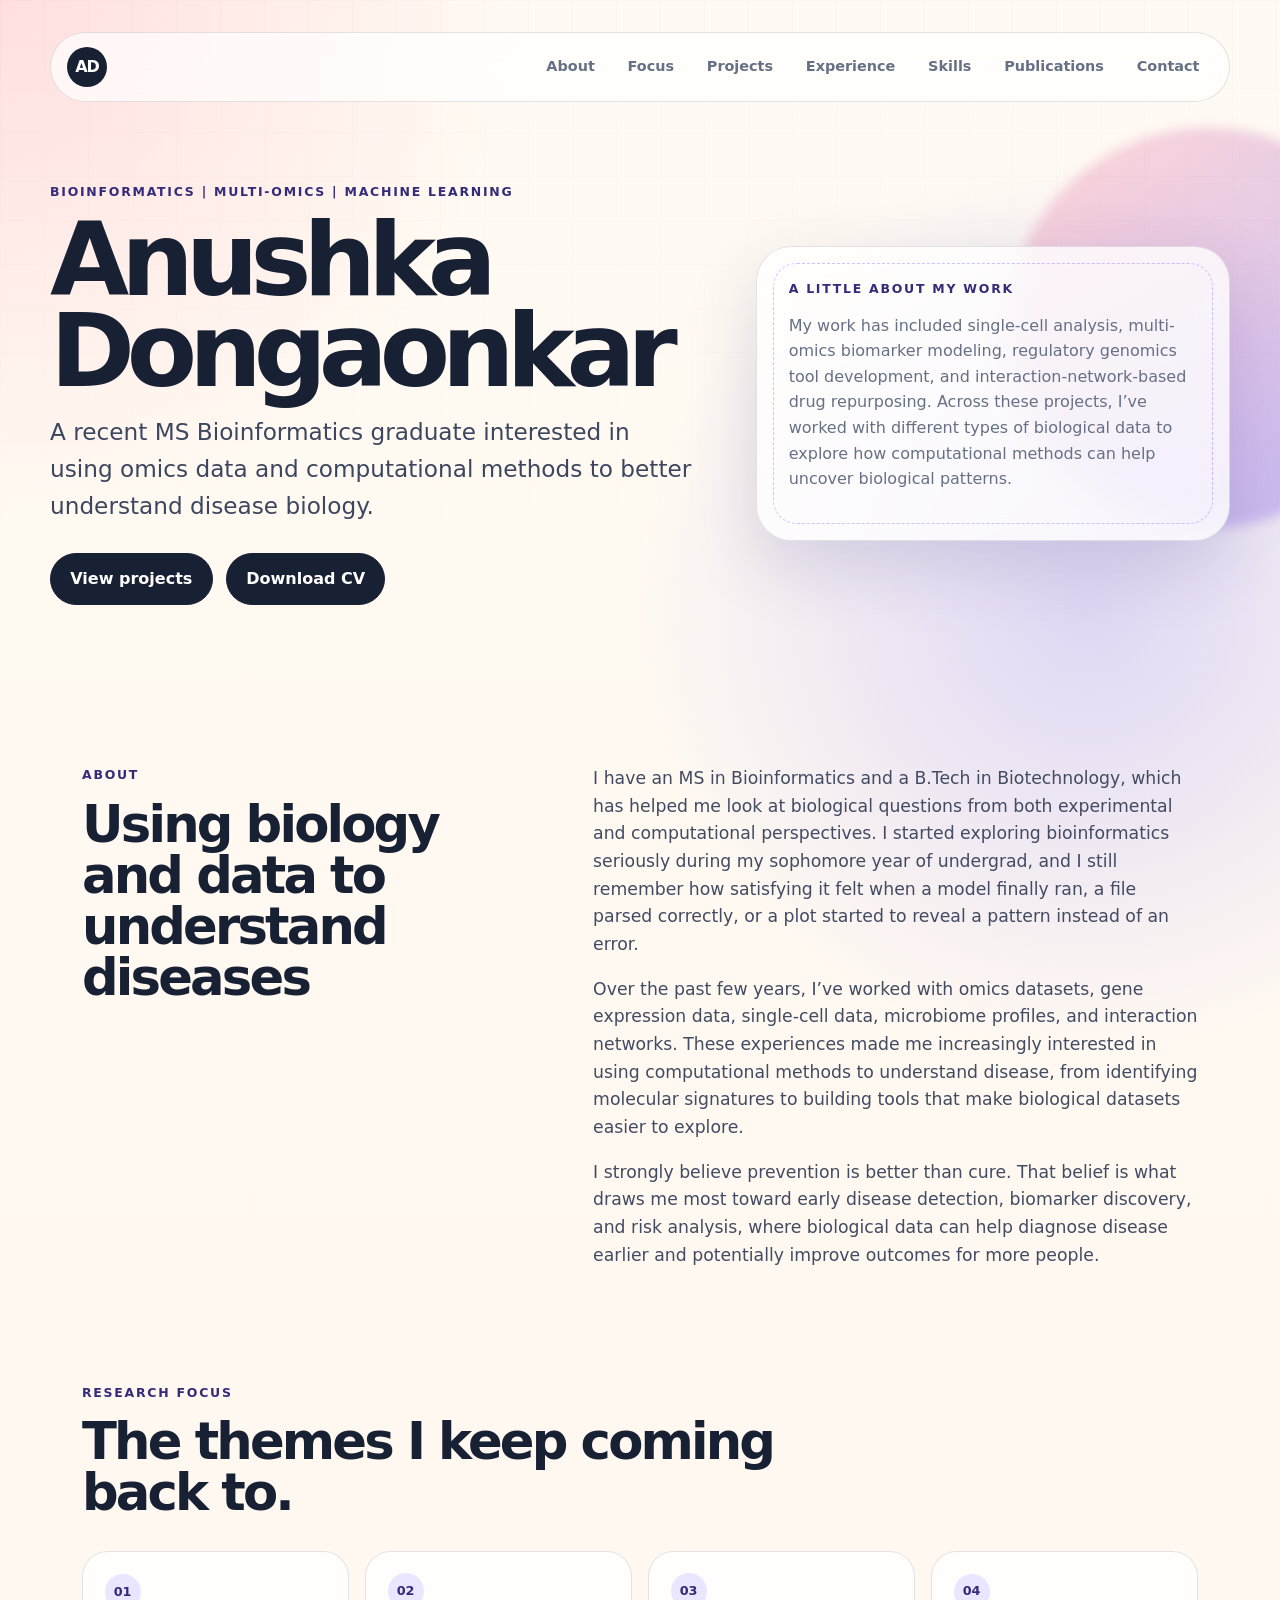
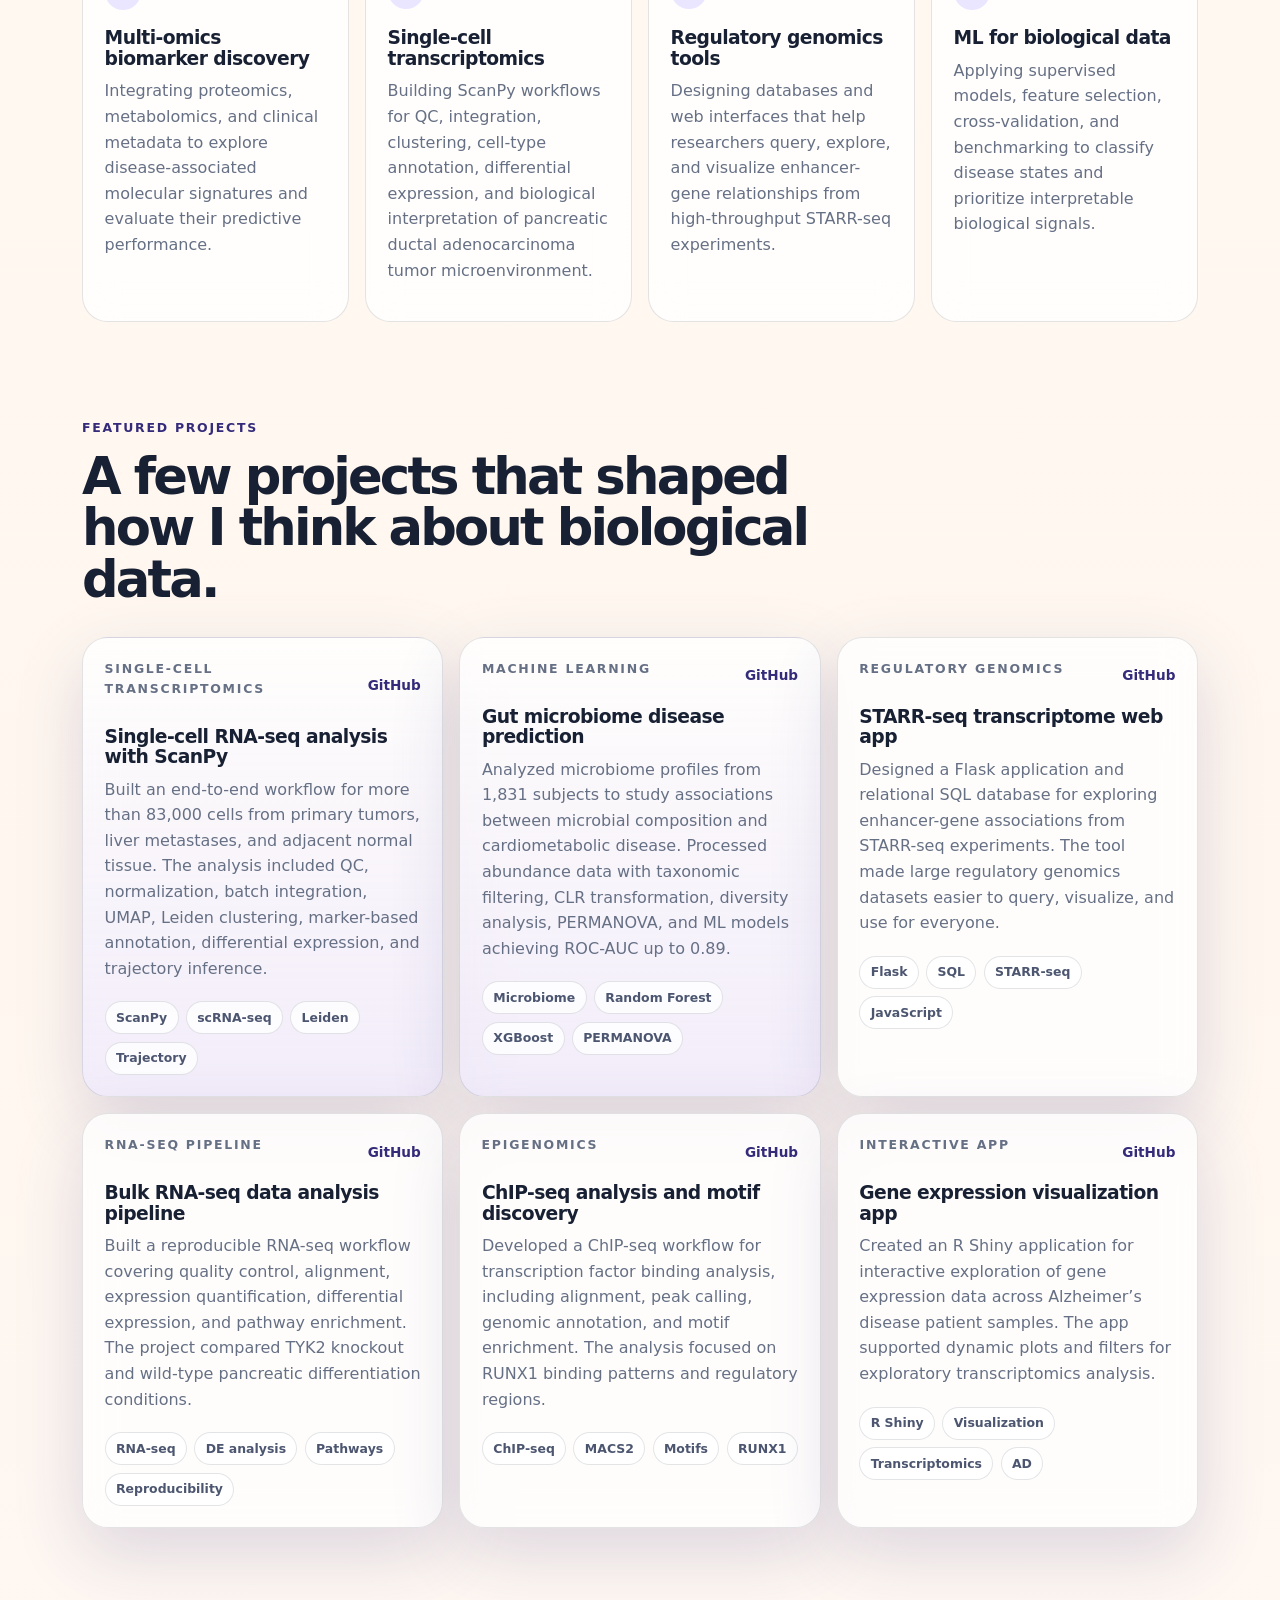
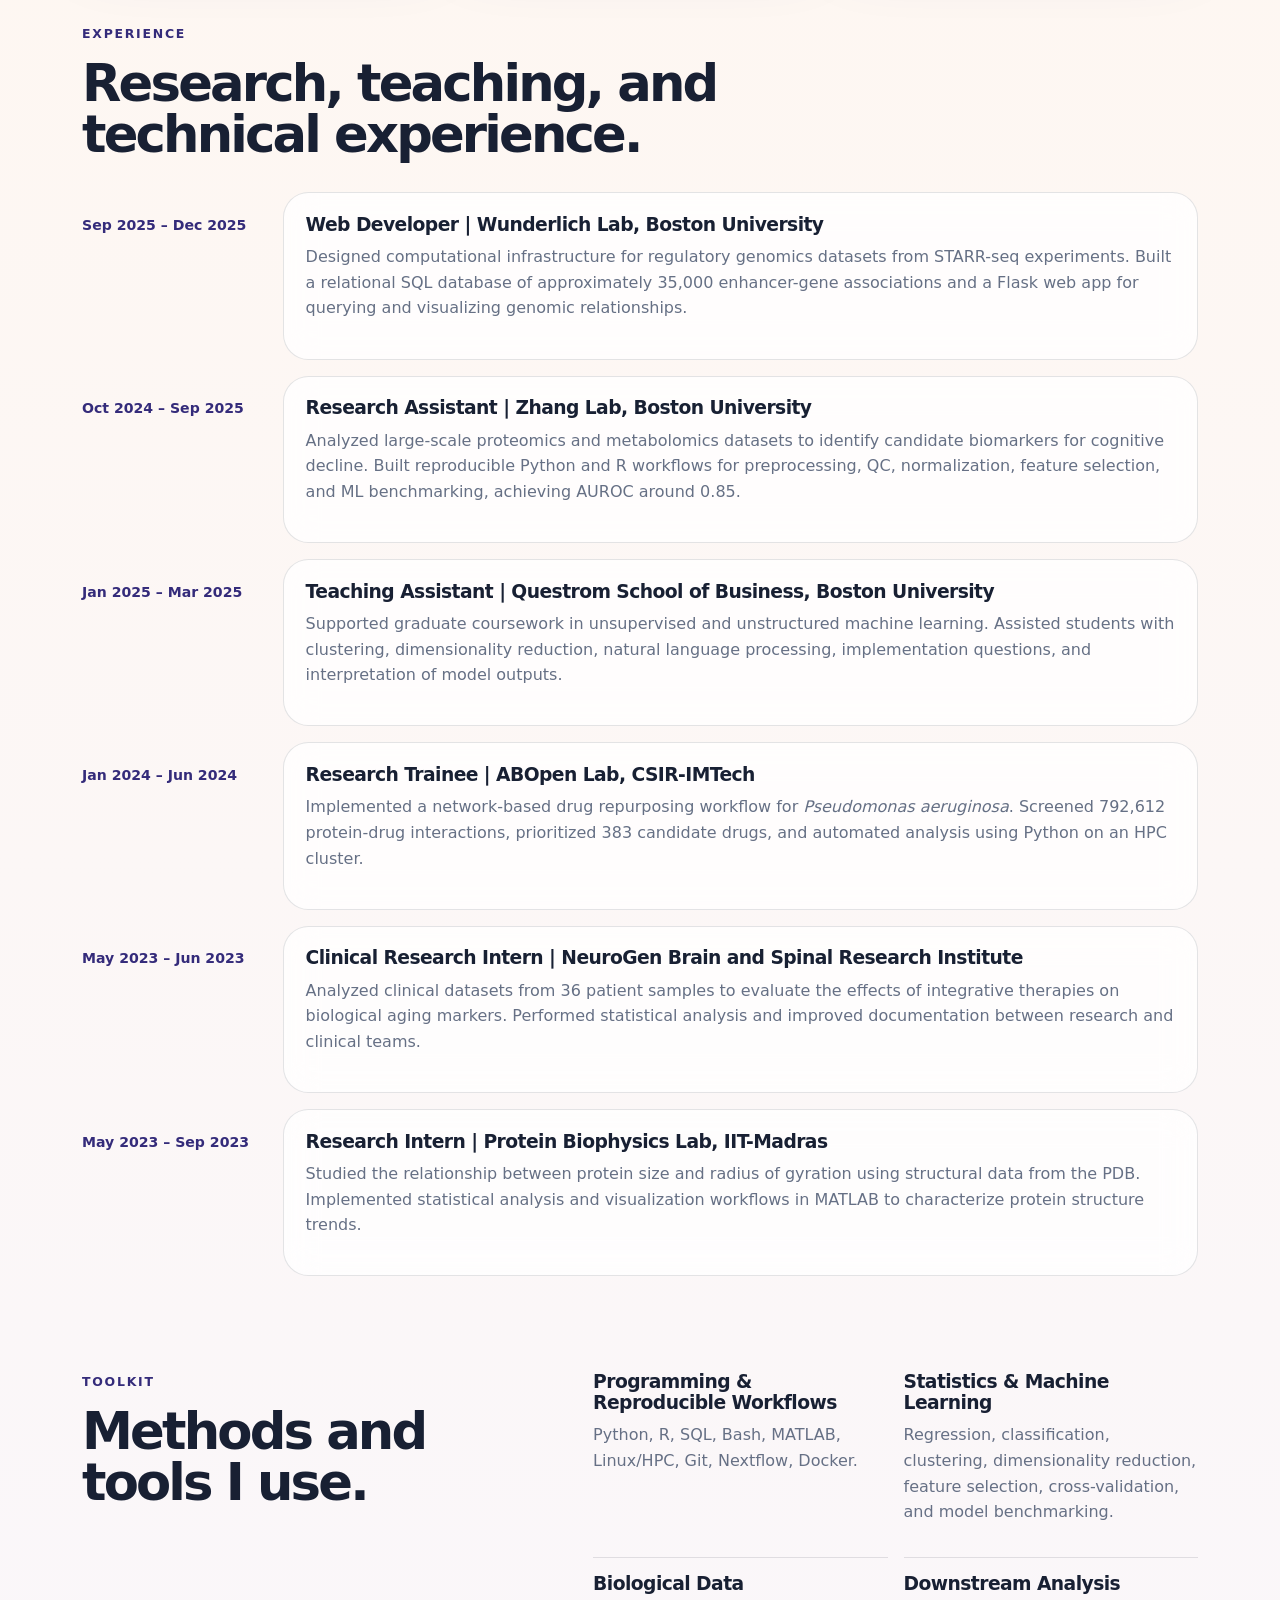
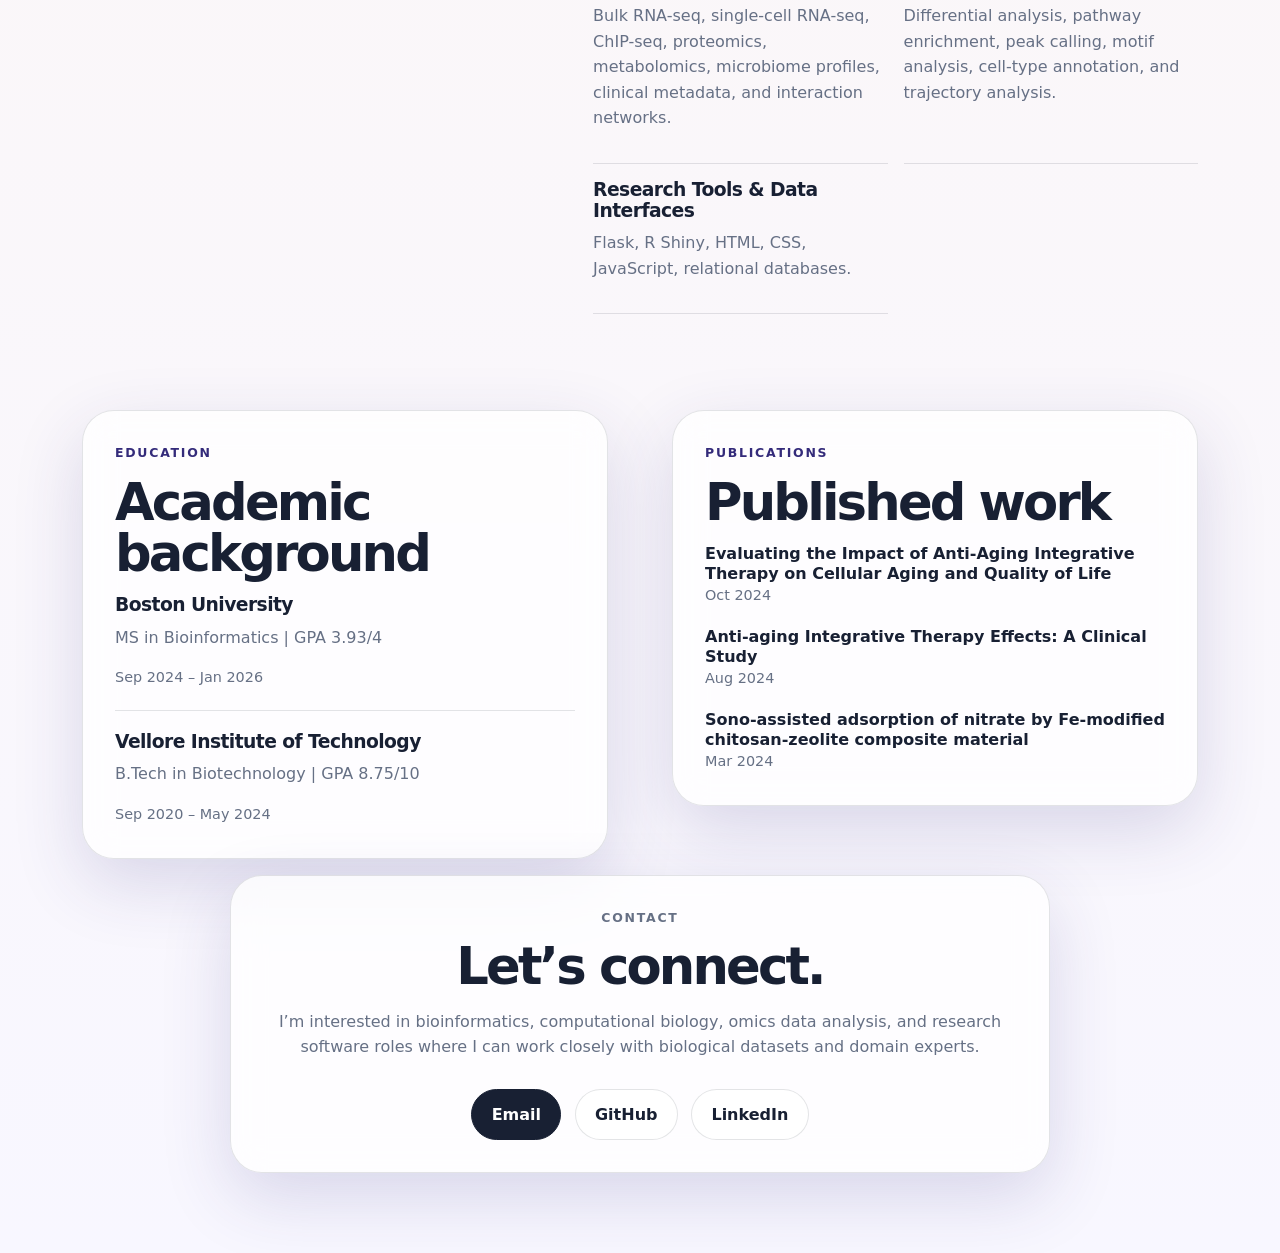
==== commit f93d2460: "minor update Updated text in motivation" ====
--- a/index.html
+++ b/index.html
@@ -39,7 +39,7 @@
       <aside class="hero-card" aria-label="Portfolio highlights">
         <h3 class="card-kicker">A little about my work</h3>
         <p>
-          My work has included single-cell analysis, multi-omics biomarker modeling, regulatory genomics tool development, and interaction-network-based drug repurposing. Across these projects, I’ve worked with different types of biological data to explore how computational methods can help uncover masked patterns.
+          My work has included single-cell analysis, multi-omics biomarker modeling, regulatory genomics tool development, and interaction-network-based drug repurposing. Across these projects, I’ve worked with different types of biological data to explore how computational methods can help uncover biological patterns.
         </p>
       </aside>
     </section>
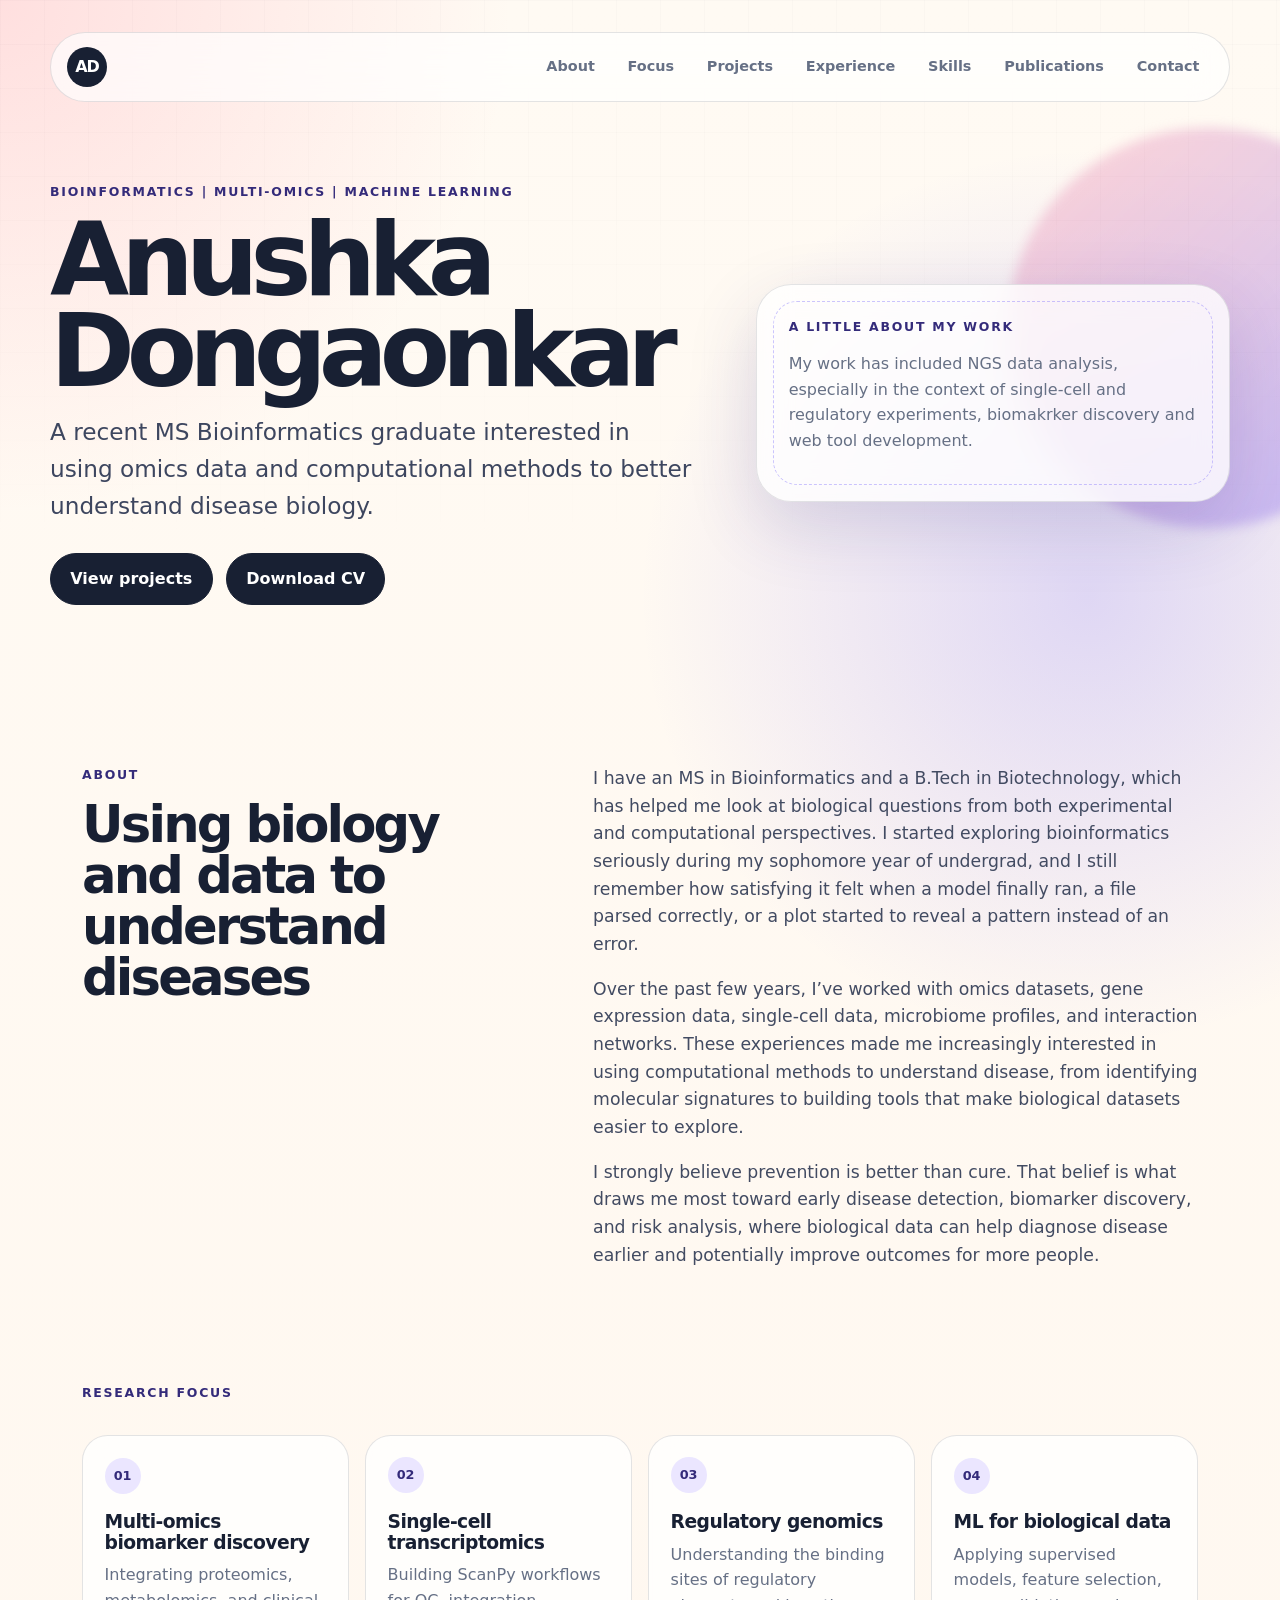
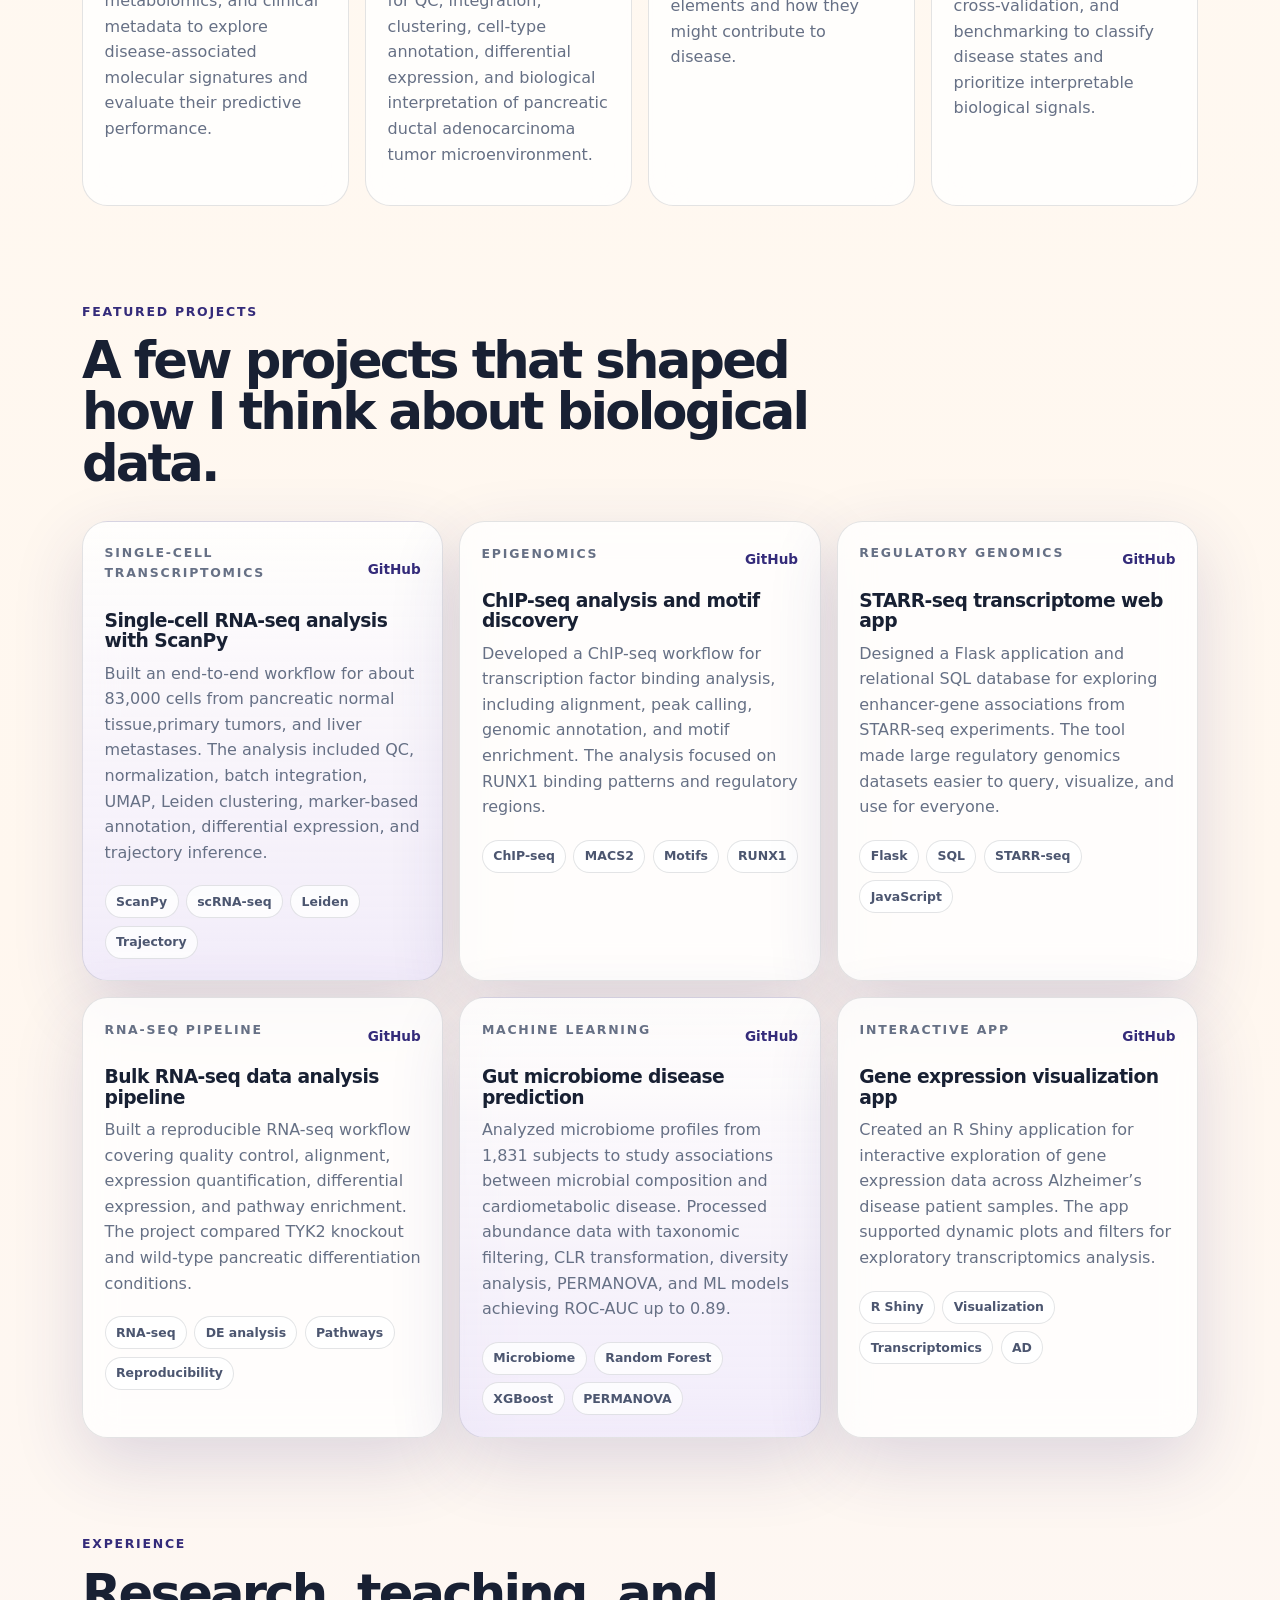
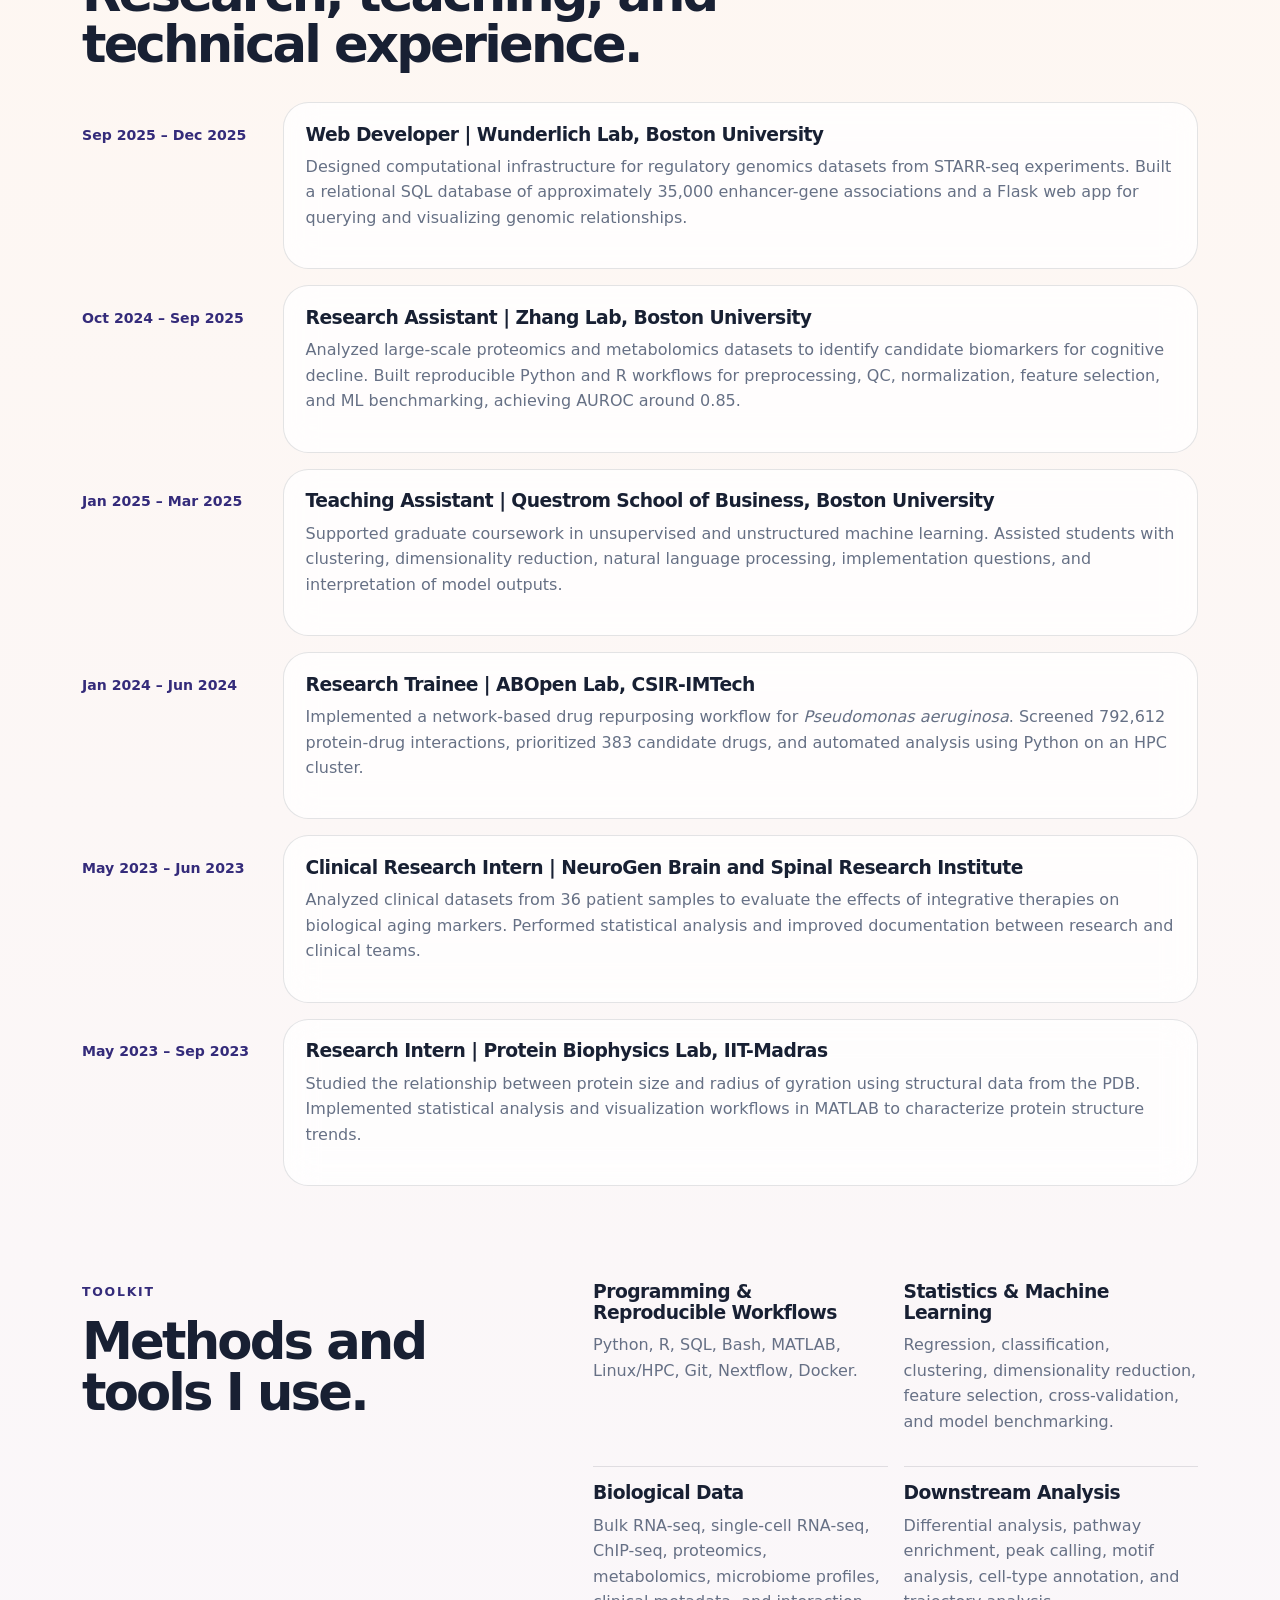
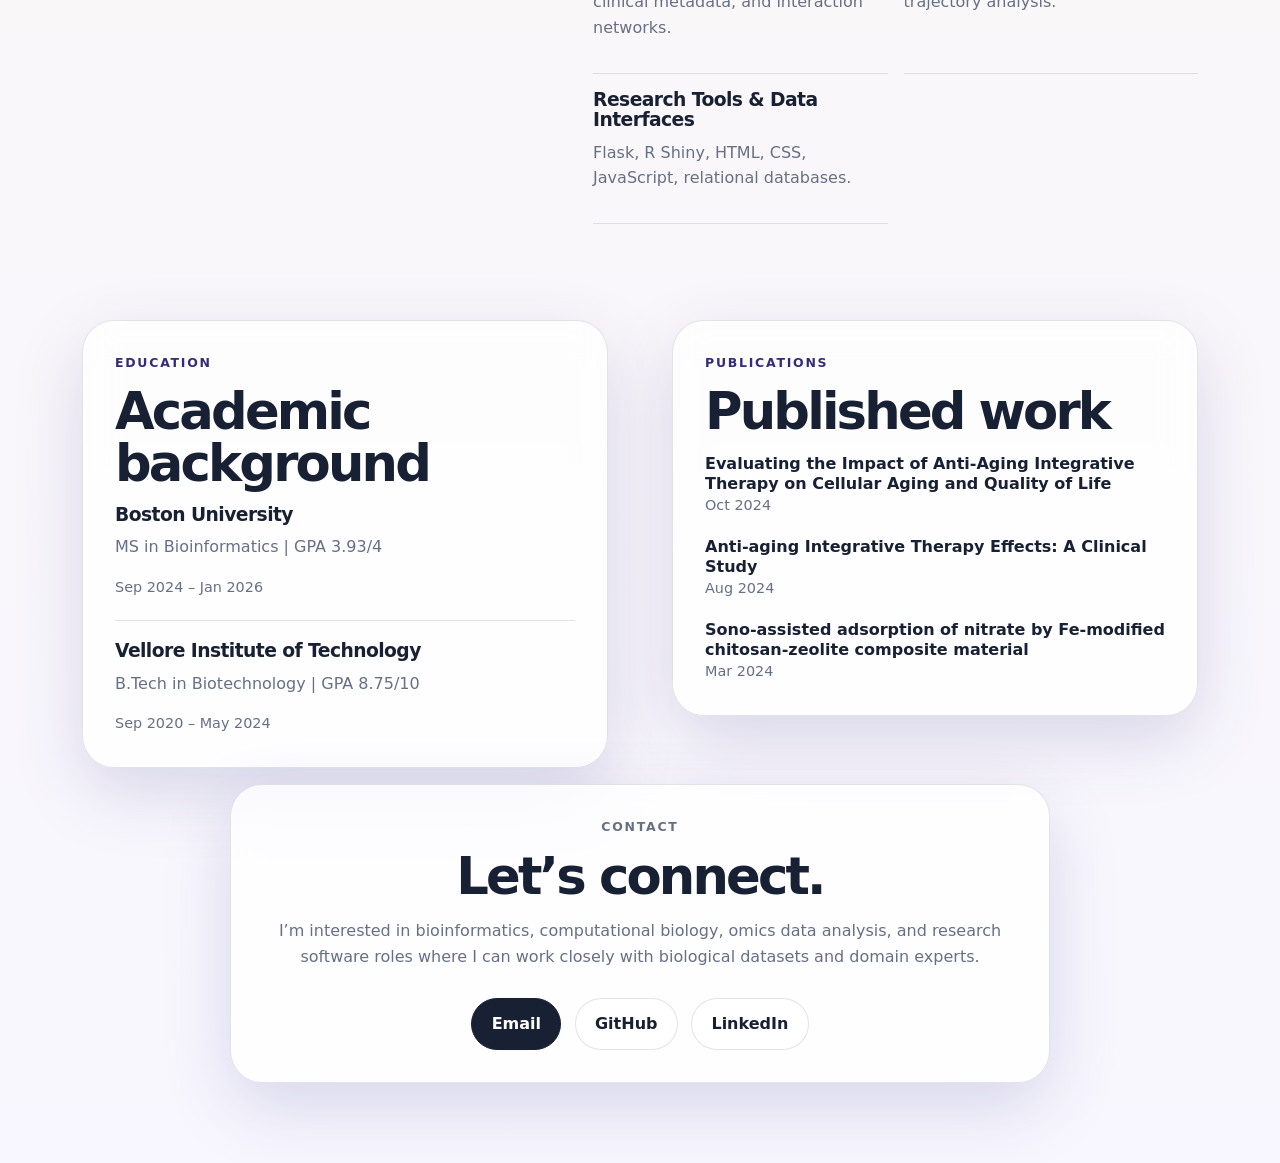
==== commit 62bf045d: "text and location updates" ====
--- a/index.html
+++ b/index.html
@@ -39,7 +39,7 @@
       <aside class="hero-card" aria-label="Portfolio highlights">
         <h3 class="card-kicker">A little about my work</h3>
         <p>
-          My work has included single-cell analysis, multi-omics biomarker modeling, regulatory genomics tool development, and interaction-network-based drug repurposing. Across these projects, I’ve worked with different types of biological data to explore how computational methods can help uncover biological patterns.
+          My work has included NGS data analysis, especially in the context of single-cell and regulatory experiments, biomakrker discovery and web tool development.
         </p>
       </aside>
     </section>
@@ -67,7 +67,7 @@
     <section class="section" id="focus">
       <div class="section-heading">
         <p class="section-label">Research focus</p>
-        <h2>The themes I keep coming back to.</h2>
+        
       </div>
 
       <div class="focus-grid">
@@ -83,8 +83,8 @@
         </article>
         <article class="soft-card">
           <span class="icon">03</span>
-          <h3>Regulatory genomics tools</h3>
-          <p>Designing databases and web interfaces that help researchers query, explore, and visualize enhancer-gene relationships from high-throughput STARR-seq experiments.</p>
+          <h3>Regulatory genomics</h3>
+          <p>Understanding the binding sites of regulatory elements and how they might contribute to disease.</p>
         </article>
         <article class="soft-card">
           <span class="icon">04</span>
@@ -108,9 +108,45 @@
           </div>
           <h3>Single-cell RNA-seq analysis with ScanPy</h3>
           <p>
-            Built an end-to-end workflow for more than 83,000 cells from primary tumors, liver metastases, and adjacent normal tissue. The analysis included QC, normalization, batch integration, UMAP, Leiden clustering, marker-based annotation, differential expression, and trajectory inference.
+            Built an end-to-end workflow for about 83,000 cells from pancreatic normal tissue,primary tumors, and liver metastases. The analysis included QC, normalization, batch integration, UMAP, Leiden clustering, marker-based annotation, differential expression, and trajectory inference.
           </p>
           <div class="tags"><span>ScanPy</span><span>scRNA-seq</span><span>Leiden</span><span>Trajectory</span></div>
+        </article>
+
+        <article class="project-card">
+          <div class="project-topline">
+            <p class="project-type">Epigenomics</p>
+            <a href="https://github.com/anushka-don/chip_seq" target="_blank" rel="noopener">GitHub </a>
+          </div>
+          <h3>ChIP-seq analysis and motif discovery</h3>
+          <p>
+            Developed a ChIP-seq workflow for transcription factor binding analysis, including alignment, peak calling, genomic annotation, and motif enrichment. The analysis focused on RUNX1 binding patterns and regulatory regions.
+          </p>
+          <div class="tags"><span>ChIP-seq</span><span>MACS2</span><span>Motifs</span><span>RUNX1</span></div>
+        </article>
+
+        <article class="project-card">
+          <div class="project-topline">
+            <p class="project-type">Regulatory genomics</p>
+            <a href="https://github.com/anushka-don/starr_query" target="_blank" rel="noopener">GitHub </a>
+          </div>
+          <h3>STARR-seq transcriptome web app</h3>
+          <p>
+            Designed a Flask application and relational SQL database for exploring enhancer-gene associations from STARR-seq experiments. The tool made large regulatory genomics datasets easier to query, visualize, and use for everyone.
+          </p>
+          <div class="tags"><span>Flask</span><span>SQL</span><span>STARR-seq</span><span>JavaScript</span></div>
+        </article>
+
+        <article class="project-card">
+          <div class="project-topline">
+            <p class="project-type">RNA-seq pipeline</p>
+            <a href="https://github.com/anushka-don/rna_seq" target="_blank" rel="noopener">GitHub </a>
+          </div>
+          <h3>Bulk RNA-seq data analysis pipeline</h3>
+          <p>
+            Built a reproducible RNA-seq workflow covering quality control, alignment, expression quantification, differential expression, and pathway enrichment. The project compared TYK2 knockout and wild-type pancreatic differentiation conditions.
+          </p>
+          <div class="tags"><span>RNA-seq</span><span>DE analysis</span><span>Pathways</span><span>Reproducibility</span></div>
         </article>
 
         <article class="project-card featured">
@@ -123,42 +159,6 @@
             Analyzed microbiome profiles from 1,831 subjects to study associations between microbial composition and cardiometabolic disease. Processed abundance data with taxonomic filtering, CLR transformation, diversity analysis, PERMANOVA, and ML models achieving ROC-AUC up to 0.89.
           </p>
           <div class="tags"><span>Microbiome</span><span>Random Forest</span><span>XGBoost</span><span>PERMANOVA</span></div>
-        </article>
-
-        <article class="project-card">
-          <div class="project-topline">
-            <p class="project-type">Regulatory genomics</p>
-            <a href="https://github.com/anushka-don/starr_query" target="_blank" rel="noopener">GitHub </a>
-          </div>
-          <h3>STARR-seq transcriptome web app</h3>
-          <p>
-            Designed a Flask application and relational SQL database for exploring enhancer-gene associations from STARR-seq experiments. The tool made large regulatory genomics datasets easier to query, visualize, and use for everyone.
-          </p>
-          <div class="tags"><span>Flask</span><span>SQL</span><span>STARR-seq</span><span>JavaScript</span></div>
-        </article>
-
-        <article class="project-card">
-          <div class="project-topline">
-            <p class="project-type">RNA-seq pipeline</p>
-            <a href="https://github.com/anushka-don/rna_seq" target="_blank" rel="noopener">GitHub </a>
-          </div>
-          <h3>Bulk RNA-seq data analysis pipeline</h3>
-          <p>
-            Built a reproducible RNA-seq workflow covering quality control, alignment, expression quantification, differential expression, and pathway enrichment. The project compared TYK2 knockout and wild-type pancreatic differentiation conditions.
-          </p>
-          <div class="tags"><span>RNA-seq</span><span>DE analysis</span><span>Pathways</span><span>Reproducibility</span></div>
-        </article>
-
-        <article class="project-card">
-          <div class="project-topline">
-            <p class="project-type">Epigenomics</p>
-            <a href="https://github.com/anushka-don/chip_seq" target="_blank" rel="noopener">GitHub </a>
-          </div>
-          <h3>ChIP-seq analysis and motif discovery</h3>
-          <p>
-            Developed a ChIP-seq workflow for transcription factor binding analysis, including alignment, peak calling, genomic annotation, and motif enrichment. The analysis focused on RUNX1 binding patterns and regulatory regions.
-          </p>
-          <div class="tags"><span>ChIP-seq</span><span>MACS2</span><span>Motifs</span><span>RUNX1</span></div>
         </article>
 
         <article class="project-card">
